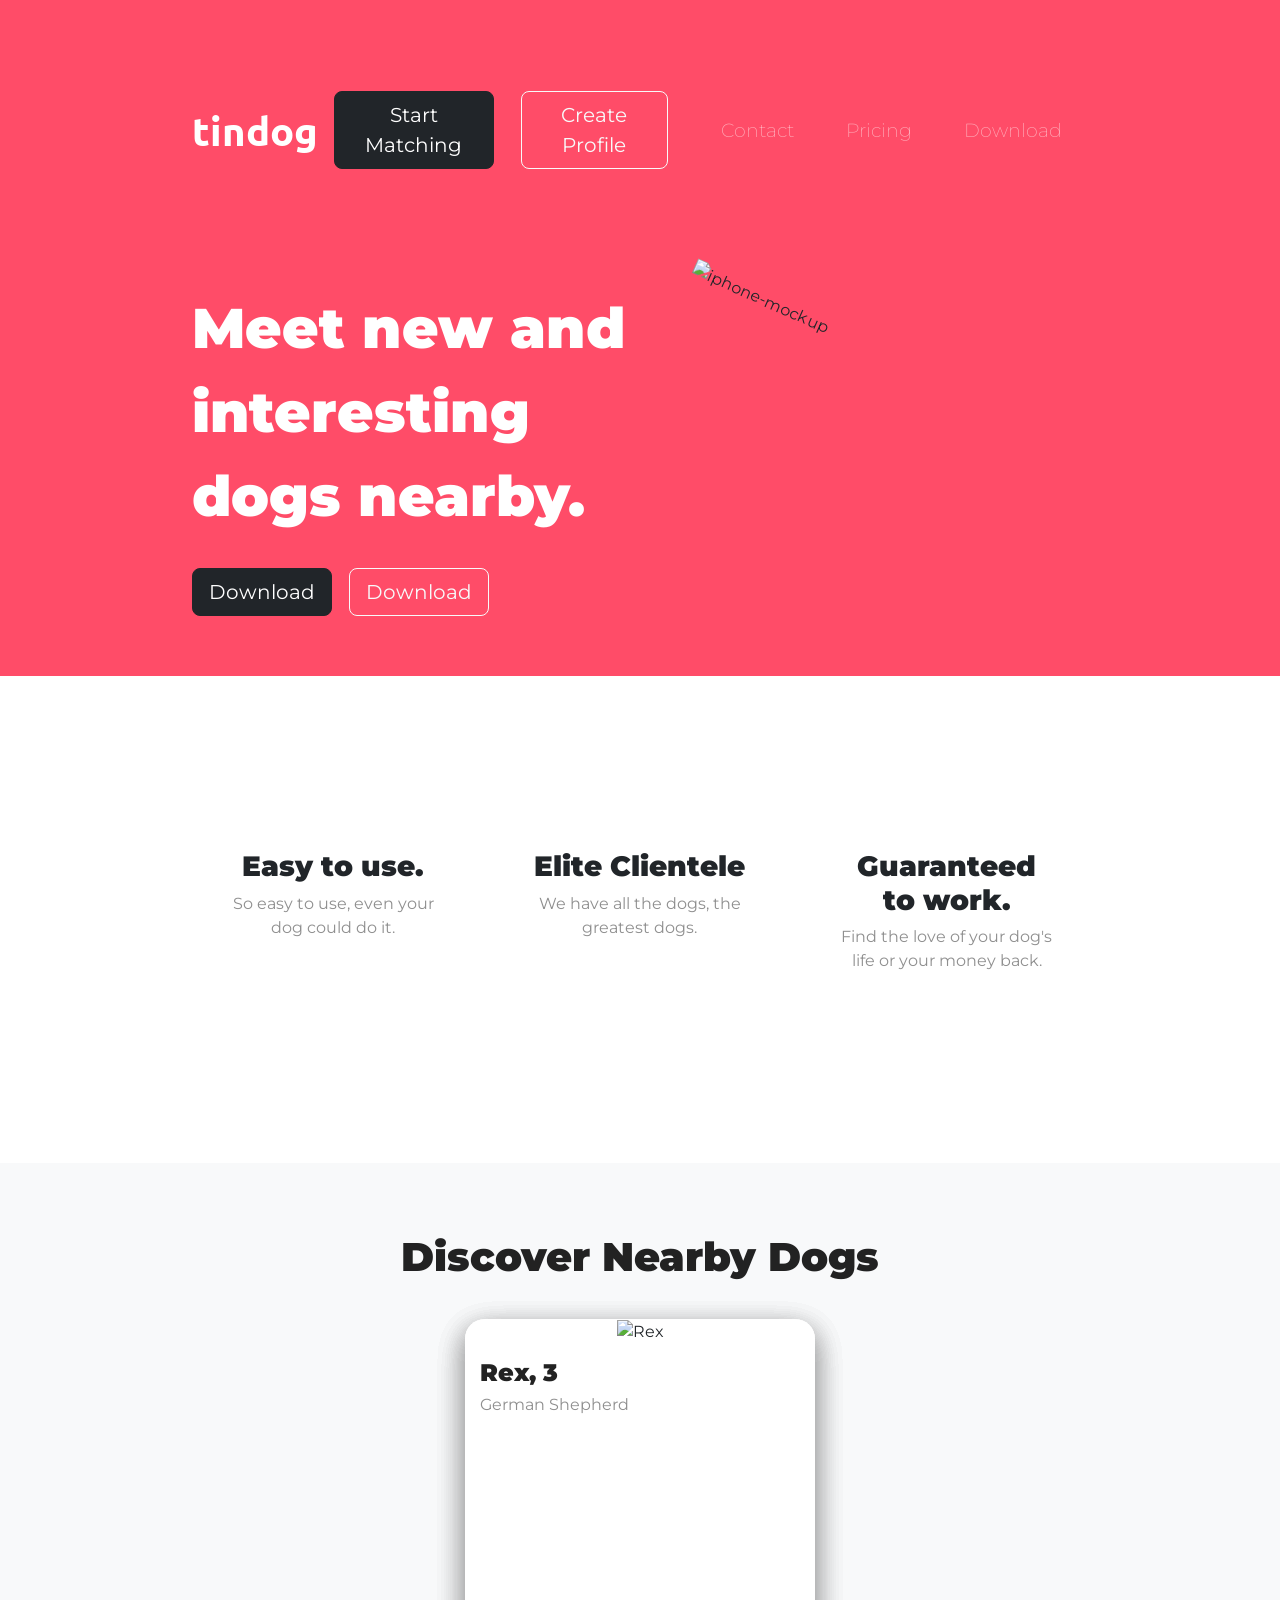
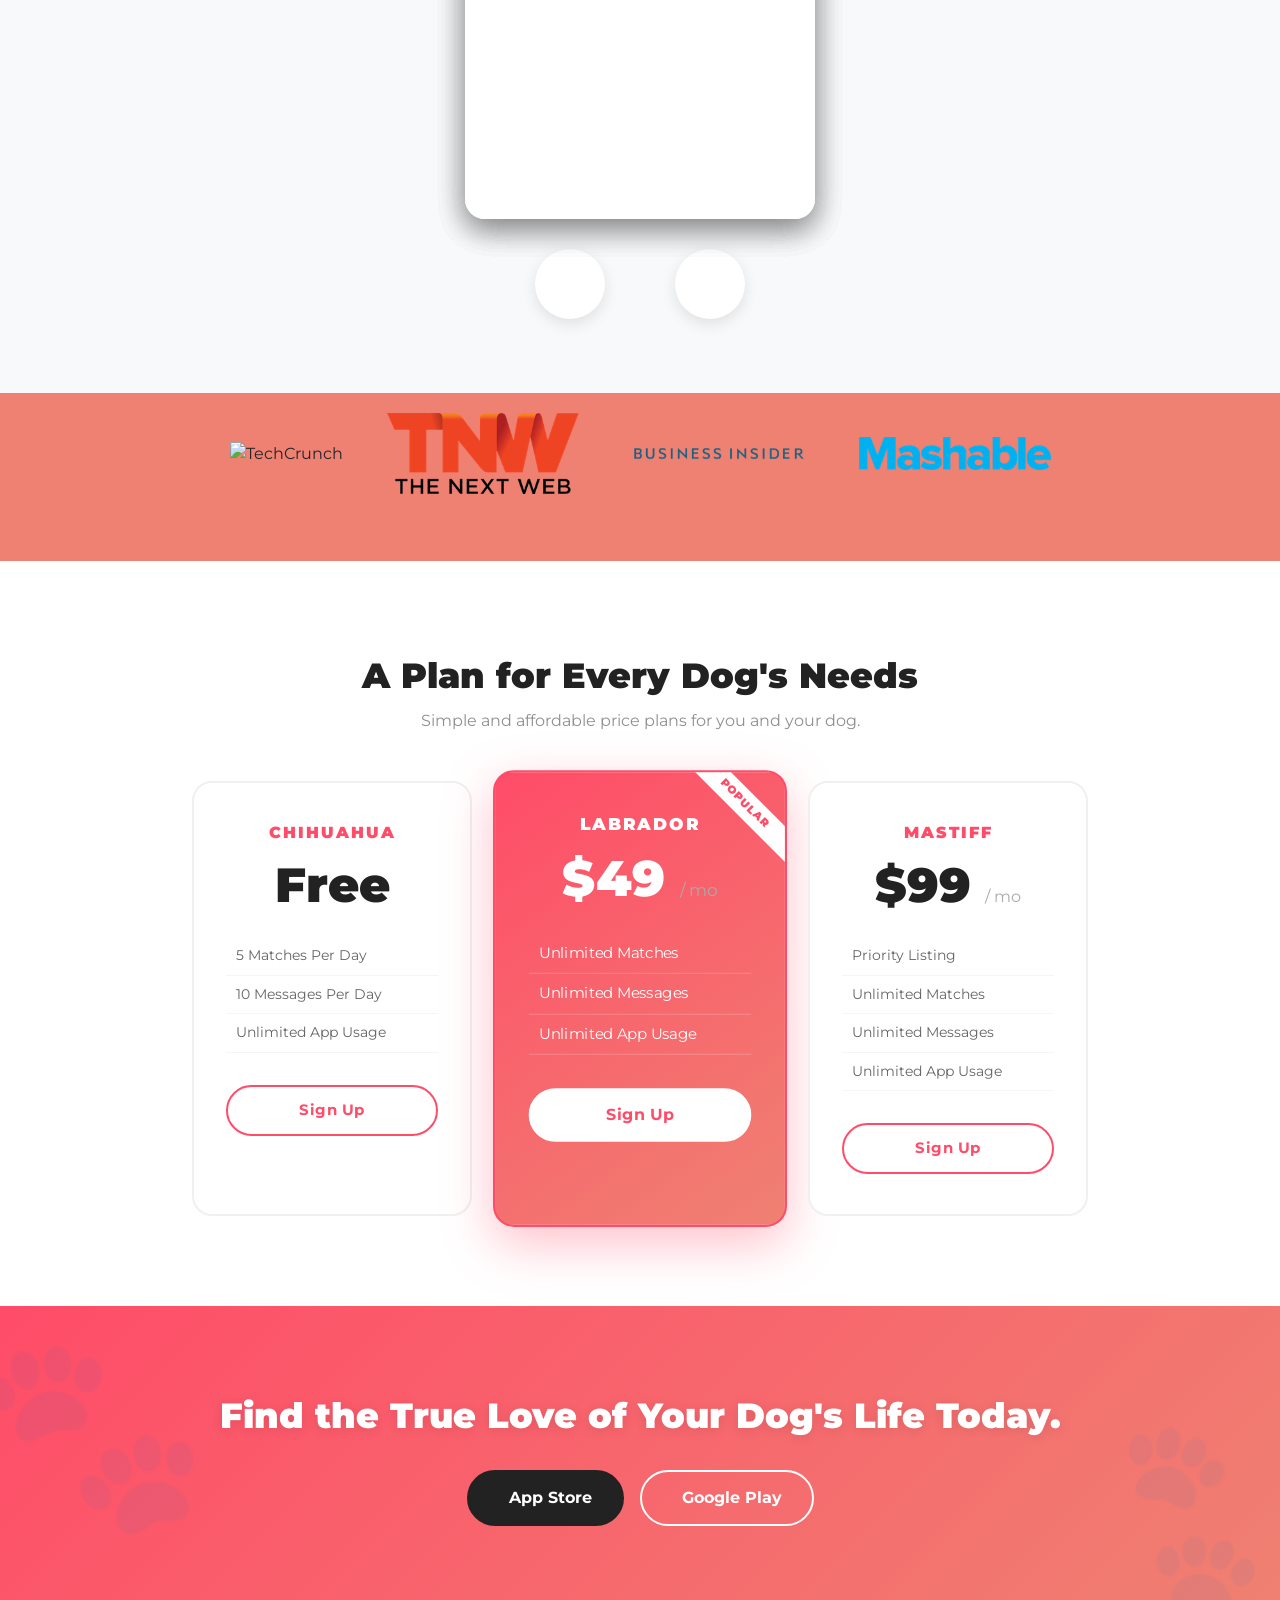
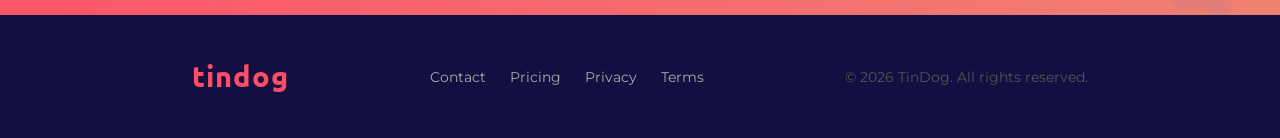
==== index.html @ ce569b0f "Snapshot before MVC rebuild Baseline commit of all six project iterations (root, MK 2-6) before prom" ====
<!doctype html>
<html>
  <head>
    <meta charset="utf-8" />
    <title>TinDog</title>
    <link
      href="https://cdn.jsdelivr.net/npm/bootstrap@5.2.2/dist/css/bootstrap.min.css"
      rel="stylesheet"
      integrity="sha384-Zenh87qX5JnK2Jl0vWa8Ck2rdkQ2Bzep5IDxbcnCeuOxjzrPF/et3URy9Bv1WTRi"
      crossorigin="anonymous"
    />
    <link rel="preconnect" href="https://fonts.googleapis.com" />
    <link rel="preconnect" href="https://fonts.gstatic.com" crossorigin />
    <link
      href="https://fonts.googleapis.com/css2?family=Montserrat:wght@100;200;400;900&family=Ubuntu&display=swap"
      rel="stylesheet"
    />
    <script
      src="https://cdn.jsdelivr.net/npm/bootstrap@5.2.2/dist/js/bootstrap.bundle.min.js"
      integrity="sha384-OERcA2EqjJCMA+/3y+gxIOqMEjwtxJY7qPCqsdltbNJuaOe923+mo//f6V8Qbsw3"
      crossorigin="anonymous"
    ></script>
    <link rel="stylesheet" href="styles.css" />
    <script
      src="https://kit.fontawesome.com/66d513d7ba.js"
      crossorigin="anonymous"
    ></script>
  </head>
  <body>
    <!-- Title / Hero -->
    <section id="title">
      <div class="container-fluid">
        <nav class="navbar navbar-expand-lg navbar-dark">
          <a class="navbar-brand" href="">tindog</a>
          <!-- <button class="navbar-toggler" type="button" data-bs-toggle="collapse" data-bs-target="#navbarTogglerDemo02" aria-controls="navbarTogglerDemo02" aria-expanded="false" aria-label="Toggle navigation">
            <span class="navbar-toggler-icon"></span>
          </button> -->
          <button type="button" class="btn btn-dark btn-lg download-button">
            Start Matching
          </button>
          <button
            type="button"
            class="btn btn-outline-light btn-lg download-button"
          >
            Create Profile
          </button>
          <div class="collapse navbar-collapse" id="navbarTogglerDemo02">
            <ul class="navbar-nav ms-auto">
              <li class="nav-item">
                <a class="nav-link" href="#footer">Contact</a>
              </li>
              <li class="nav-item">
                <a class="nav-link" href="#pricing">Pricing</a>
              </li>
              <li class="nav-item">
                <a class="nav-link" href="#cta">Download</a>
              </li>
            </ul>
          </div>
        </nav>
        <div class="row">
          <div class="col-lg-6">
            <h1>Meet new and interesting dogs nearby.</h1>
            <button type="button" class="btn btn-dark btn-lg download-button">
              <i class="fa-brands fa-apple"></i> Download
            </button>
            <button
              type="button"
              class="btn btn-outline-light btn-lg download-button"
            >
              <i class="fa-brands fa-google-play"></i> Download
            </button>
          </div>
          <div class="col-lg-6">
            <img
              class="title-img"
              src="images/iphone6.png"
              alt="iphone-mockup"
            />
          </div>
        </div>
      </div>
    </section>

    <!-- Features -->
    <section id="features">
      <div class="row">
        <div class="feature-box col-lg-4">
          <i class="fa-sharp fa-solid fa-circle-check fet-icon fa-4x"></i>
          <h3>Easy to use.</h3>
          <p>So easy to use, even your dog could do it.</p>
        </div>
        <div class="feature-box col-lg-4">
          <i class="fa-solid fa-bullseye fet-icon fa-4x"></i>
          <h3>Elite Clientele</h3>
          <p>We have all the dogs, the greatest dogs.</p>
        </div>
        <div class="feature-box col-lg-4">
          <i class="fa-solid fa-heart fet-icon fa-4x"></i>
          <h3>Guaranteed to work.</h3>
          <p>Find the love of your dog's life or your money back.</p>
        </div>
      </div>
    </section>

    <!-- Testimonials -->
    <!-- <section id="testimonials">
      <h2>
        I no longer have to sniff other dogs for love. I've found the hottest
        Corgi on TinDog. Woof.
      </h2>
      <img class="test-img" src="images/dog-img.jpg" alt="dog-profile" />
      <em>Pebbles, New York</em>
    </section> -->

    <!-- Match feed section -->
    <section id="match-feed">
      <h2>Discover Nearby Dogs</h2>
      <div class="swipe-container">
        <div id="card-stack"></div>

        <div class="swipe-controls">
          <button class="control-btn pass-btn" id="btn-pass">
            <i class="fa-solid fa-xmark"></i>
          </button>
          <button class="control-btn like-btn" id="btn-like">
            <i class="fa-solid fa-heart"></i>
          </button>
        </div>
      </div>
    </section>

    <!-- Press -->
    <section id="press">
      <img class="press-logo" src="images/techcrunch.png" alt="TechCrunch" />
      <img class="press-logo" src="images/tnw.png" alt="TNW" />
      <img
        class="press-logo"
        src="images/bizinsider.png"
        alt="Business Insider"
      />
      <img class="press-logo" src="images/mashable.png" alt="Mashable" />
    </section>

    <!-- Pricing -->
    <section id="pricing">
      <h2>A Plan for Every Dog's Needs</h2>
      <p>Simple and affordable price plans for you and your dog.</p>

      <div class="pricing-cards-wrapper">
        <div class="pricing-card">
          <h3>Chihuahua</h3>
          <div class="pricing-price">Free</div>
          <ul class="pricing-features">
            <li class="pricing-feature">
              <i class="fa-solid fa-check"></i> 5 Matches Per Day
            </li>
            <li class="pricing-feature">
              <i class="fa-solid fa-check"></i> 10 Messages Per Day
            </li>
            <li class="pricing-feature">
              <i class="fa-solid fa-check"></i> Unlimited App Usage
            </li>
          </ul>
          <button class="pricing-btn">Sign Up</button>
        </div>

        <div class="pricing-card featured">
          <div class="pricing-badge">Popular</div>
          <h3>Labrador</h3>
          <div class="pricing-price">$49 <span>/ mo</span></div>
          <ul class="pricing-features">
            <li class="pricing-feature">
              <i class="fa-solid fa-check"></i> Unlimited Matches
            </li>
            <li class="pricing-feature">
              <i class="fa-solid fa-check"></i> Unlimited Messages
            </li>
            <li class="pricing-feature">
              <i class="fa-solid fa-check"></i> Unlimited App Usage
            </li>
          </ul>
          <button class="pricing-btn">Sign Up</button>
        </div>

        <div class="pricing-card">
          <h3>Mastiff</h3>
          <div class="pricing-price">$99 <span>/ mo</span></div>
          <ul class="pricing-features">
            <li class="pricing-feature">
              <i class="fa-solid fa-check"></i> Priority Listing
            </li>
            <li class="pricing-feature">
              <i class="fa-solid fa-check"></i> Unlimited Matches
            </li>
            <li class="pricing-feature">
              <i class="fa-solid fa-check"></i> Unlimited Messages
            </li>
            <li class="pricing-feature">
              <i class="fa-solid fa-check"></i> Unlimited App Usage
            </li>
          </ul>
          <button class="pricing-btn">Sign Up</button>
        </div>
      </div>
    </section>

    <!-- Call to Action -->
    <section id="cta">
      <h3>Find the True Love of Your Dog's Life Today.</h3>
      <div class="cta-buttons">
        <a href="#" class="cta-btn cta-btn-dark">
          <i class="fa-brands fa-apple"></i> App Store
        </a>
        <a href="#" class="cta-btn cta-btn-light">
          <i class="fa-brands fa-google-play"></i> Google Play
        </a>
      </div>
    </section>

    <!-- Footer -->
    <footer id="footer">
      <span class="footer-brand">tindog</span>
      <ul class="footer-links">
        <li><a href="#">Contact</a></li>
        <li><a href="#pricing">Pricing</a></li>
        <li><a href="#">Privacy</a></li>
        <li><a href="#">Terms</a></li>
      </ul>
      <p class="footer-copy">© 2026 TinDog. All rights reserved.</p>
    </footer>
    <script src="app.js"></script>
  </body>
</html>
---- styles.css ----
body {
    font-family: 'Montserrat', sans-serif;
}

#title {
    background-color: #ff4c68;
}

h1 {
    font-family: 'Montserrat', sans-serif;
    color: white;
    font-weight: 900;
    font-size: 3.5rem;
    line-height: 1.5;
}

h2 {
    font-family: 'Montserrat', sans-serif;
    font-weight: 900;
    font-size: 3rem;
    line-height: 1.5;
}

h3 {
    font-family: 'Montserrat', sans-serif;
    font-weight: 900;
}

p {
    color: #8f8f8f;
}

.container-fluid {
    padding: 3% 15%;
}

/* ── Navigation Bar ── */

.navbar {
    padding-bottom: 4.5rem;
}

.navbar-brand {
    font-family: 'Ubuntu', sans-serif;
    font-size: 2.5rem;
    font-weight: bold;
}

.nav-item {
    padding: 0 18px;
}

.nav-link {
    font-size: 1.2rem;
    font-weight: 200;
}

/* ── Download Buttons ── */

.download-button {
    margin: 5% 3% 5% 0;
}

.title-img {
    width: 65%;
    margin-left: 8%;
    transform: rotate(24deg);
}

/* ── Features ── */

#features {
    padding: 10% 15%;
}

.feature-box {
    text-align: center;
    padding: 5%;
}

.fet-icon {
    color: #ef8172;
    margin-bottom: 1.4rem;
}

.fet-icon:hover {
    color: #ff4c68;
    transform: scale(1.05);
    transition: transform 0.2s;
}

/* ── Testimonials ── */

#testimonials {
    padding: 7% 15%;
    text-align: center;
    background-color: #ef8172;
    color: #fff;
}

.test-img {
    width: 10%;
    border-radius: 100%;
    margin: 20px;
}

/* ── Press ── */

#press {
    background-color: #ef8172;
    text-align: center;
    padding-bottom: 4%;
}

.press-logo {
    width: 15%;
    margin: 20px 20px 15px;
}

/* ── Pricing ── */

#pricing {
    padding: 7% 15%;
    text-align: center;
}

#pricing h2 {
    font-size: 2.2rem;
    color: #222;
    margin-bottom: 0.4rem;
}

#pricing > p {
    color: #8f8f8f;
    font-size: 1rem;
    margin-bottom: 3rem;
}

.pricing-cards-wrapper {
    display: flex;
    justify-content: center;
    gap: 28px;
    flex-wrap: wrap;
    margin-top: 1rem;
}

.pricing-card {
    background: #fff;
    border: 2px solid #f0f0f0;
    border-radius: 20px;
    padding: 40px 32px;
    width: 280px;
    text-align: center;
    transition: transform 0.25s ease, box-shadow 0.25s ease, border-color 0.25s ease;
    position: relative;
    overflow: hidden;
}

.pricing-card:hover {
    transform: translateY(-8px);
    box-shadow: 0 20px 50px rgba(255, 76, 104, 0.15);
    border-color: #ff4c68;
}

.pricing-card.featured {
    background: linear-gradient(145deg, #ff4c68, #ef8172);
    border-color: #ff4c68;
    color: #fff;
    transform: scale(1.05);
    box-shadow: 0 16px 48px rgba(255, 76, 104, 0.35);
}

.pricing-card.featured:hover {
    transform: scale(1.05) translateY(-8px);
}

.pricing-card.featured h3,
.pricing-card.featured .pricing-price,
.pricing-card.featured .pricing-feature {
    color: #fff;
}

.pricing-badge {
    position: absolute;
    top: 18px;
    right: -28px;
    background: #fff;
    color: #ff4c68;
    font-size: 0.65rem;
    font-weight: 900;
    letter-spacing: 1.5px;
    text-transform: uppercase;
    padding: 4px 36px;
    transform: rotate(45deg);
}

.pricing-card h3 {
    font-size: 1rem;
    font-weight: 900;
    letter-spacing: 2px;
    text-transform: uppercase;
    color: #ff4c68;
    margin-bottom: 1rem;
}

.pricing-price {
    font-size: 3rem;
    font-weight: 900;
    color: #222;
    line-height: 1.1;
    margin-bottom: 1.6rem;
}

.pricing-price span {
    font-size: 1rem;
    font-weight: 400;
    color: #aaa;
}

.pricing-features {
    list-style: none;
    padding: 0;
    margin: 0 0 2rem;
    text-align: left;
}

.pricing-feature {
    display: flex;
    align-items: center;
    gap: 10px;
    color: #666;
    font-size: 0.9rem;
    padding: 8px 0;
    border-bottom: 1px solid #f5f5f5;
}

.pricing-feature i {
    color: #ff4c68;
    font-size: 0.85rem;
    flex-shrink: 0;
}

.pricing-card.featured .pricing-feature {
    border-bottom-color: rgba(255,255,255,0.2);
}

.pricing-card.featured .pricing-feature i {
    color: #fff;
}

.pricing-btn {
    display: block;
    width: 100%;
    padding: 12px 0;
    border-radius: 50px;
    font-size: 0.95rem;
    font-weight: 700;
    letter-spacing: 0.5px;
    border: 2px solid #ff4c68;
    background: transparent;
    color: #ff4c68;
    cursor: pointer;
    transition: background 0.2s, color 0.2s, transform 0.15s;
}

.pricing-btn:hover {
    background: #ff4c68;
    color: #fff;
    transform: scale(1.02);
}

.pricing-card.featured .pricing-btn {
    background: #fff;
    color: #ff4c68;
    border-color: #fff;
}

.pricing-card.featured .pricing-btn:hover {
    background: transparent;
    color: #fff;
    border-color: #fff;
}

/* ── Call to Action ── */

#cta {
    background: linear-gradient(135deg, #ff4c68 0%, #ef8172 100%);
    padding: 7% 15%;
    text-align: center;
    position: relative;
    overflow: hidden;
}

#cta::before {
    content: '🐾';
    position: absolute;
    font-size: 12rem;
    opacity: 0.06;
    top: -20px;
    left: -30px;
    pointer-events: none;
}

#cta::after {
    content: '🐾';
    position: absolute;
    font-size: 10rem;
    opacity: 0.06;
    bottom: -20px;
    right: -10px;
    pointer-events: none;
    transform: rotate(30deg);
}

#cta h3 {
    color: #fff;
    font-size: 2.2rem;
    font-weight: 900;
    margin-bottom: 2rem;
    text-shadow: 0 2px 12px rgba(0,0,0,0.1);
}

.cta-buttons {
    display: flex;
    justify-content: center;
    gap: 16px;
    flex-wrap: wrap;
}

.cta-btn {
    display: inline-flex;
    align-items: center;
    gap: 10px;
    padding: 14px 30px;
    border-radius: 50px;
    font-size: 1rem;
    font-weight: 700;
    border: 2px solid #fff;
    cursor: pointer;
    transition: all 0.2s ease;
    text-decoration: none;
}

.cta-btn-dark {
    background-color: #222;
    color: #fff;
    border-color: #222;
}

.cta-btn-dark:hover {
    background-color: #000;
    transform: translateY(-2px);
    box-shadow: 0 8px 24px rgba(0,0,0,0.25);
}

.cta-btn-light {
    background-color: transparent;
    color: #fff;
    border-color: #fff;
}

.cta-btn-light:hover {
    background-color: #fff;
    color: #ff4c68;
    transform: translateY(-2px);
    box-shadow: 0 8px 24px rgba(255,255,255,0.3);
}

.cta-btn i {
    font-size: 1.3rem;
}

/* ── Footer ── */

#footer {
    background-color: #130f40;
    color: #aaa;
    padding: 40px 15%;
    display: flex;
    align-items: center;
    justify-content: space-between;
    flex-wrap: wrap;
    gap: 20px;
}

.footer-brand {
    font-family: 'Ubuntu', sans-serif;
    font-size: 1.8rem;
    font-weight: 700;
    color: #ff4c68;
    letter-spacing: 1px;
}

.footer-links {
    display: flex;
    gap: 24px;
    list-style: none;
    margin: 0;
    padding: 0;
}

.footer-links a {
    color: #aaa;
    text-decoration: none;
    font-size: 0.9rem;
    font-weight: 400;
    transition: color 0.2s;
}

.footer-links a:hover {
    color: #ff4c68;
}

.footer-copy {
    font-size: 0.85rem;
    color: #555;
    margin: 0;
}

/* ── Swipe Feed / Cards ── */

#match-feed {
    padding: 5% 15%;
    background-color: #f8f9fa;
    text-align: center;
    overflow: hidden; /* Prevents scrollbars when swiping */
}

#match-feed h2 {
    color: #222;
    font-size: 2.5rem;
    margin-bottom: 2rem;
}

.swipe-container {
    max-width: 350px;
    margin: 0 auto;
    position: relative;
}

#card-stack {
    position: relative;
    width: 100%;
    height: 500px;
    margin-bottom: 20px;
}

.tindog-card {
    position: absolute;
    width: 100%;
    height: 100%;
    background: #fff;
    border-radius: 20px;
    box-shadow: 0 10px 30px rgba(0,0,0,0.15);
    overflow: hidden;
    transform-origin: 50% 100%;
    cursor: grab;
    user-select: none;
    touch-action: none; /* Prevents screen scrolling on mobile swipe */
}

.tindog-card:active {
    cursor: grabbing;
}

.tindog-card img {
    width: 100%;
    height: 75%;
    object-fit: cover;
    pointer-events: none;
}

.card-info {
    padding: 15px;
    text-align: left;
}

.card-info h3 {
    margin: 0;
    color: #222;
    font-size: 1.5rem;
}

.card-info p {
    margin: 5px 0 0;
    font-size: 1rem;
    color: #8f8f8f;
}

/* ── Swipe Controls ── */

.swipe-controls {
    display: flex;
    justify-content: space-evenly;
    padding: 10px 0;
}

.control-btn {
    width: 70px;
    height: 70px;
    border-radius: 50%;
    border: none;
    font-size: 2rem;
    cursor: pointer;
    box-shadow: 0 5px 15px rgba(0,0,0,0.1);
    transition: transform 0.2s, box-shadow 0.2s;
    background: #fff;
}

.control-btn:hover {
    transform: scale(1.1);
    box-shadow: 0 8px 25px rgba(0,0,0,0.15);
}

.pass-btn { color: #ff4c68; }
.like-btn { color: #4ee476; }

/* ── Responsive ── */

@media (max-width: 768px) {
    .pricing-cards-wrapper {
        flex-direction: column;
        align-items: center;
    }

    .pricing-card.featured {
        transform: scale(1);
    }

    .pricing-card {
        width: 100%;
        max-width: 340px;
    }

    #cta h3 {
        font-size: 1.6rem;
    }

    #footer {
        flex-direction: column;
        text-align: center;
        padding: 40px 8%;
    }

    .footer-links {
        justify-content: center;
    }

    .test-img {
        width: 25%;
    }

    .press-logo {
        width: 30%;
    }
}
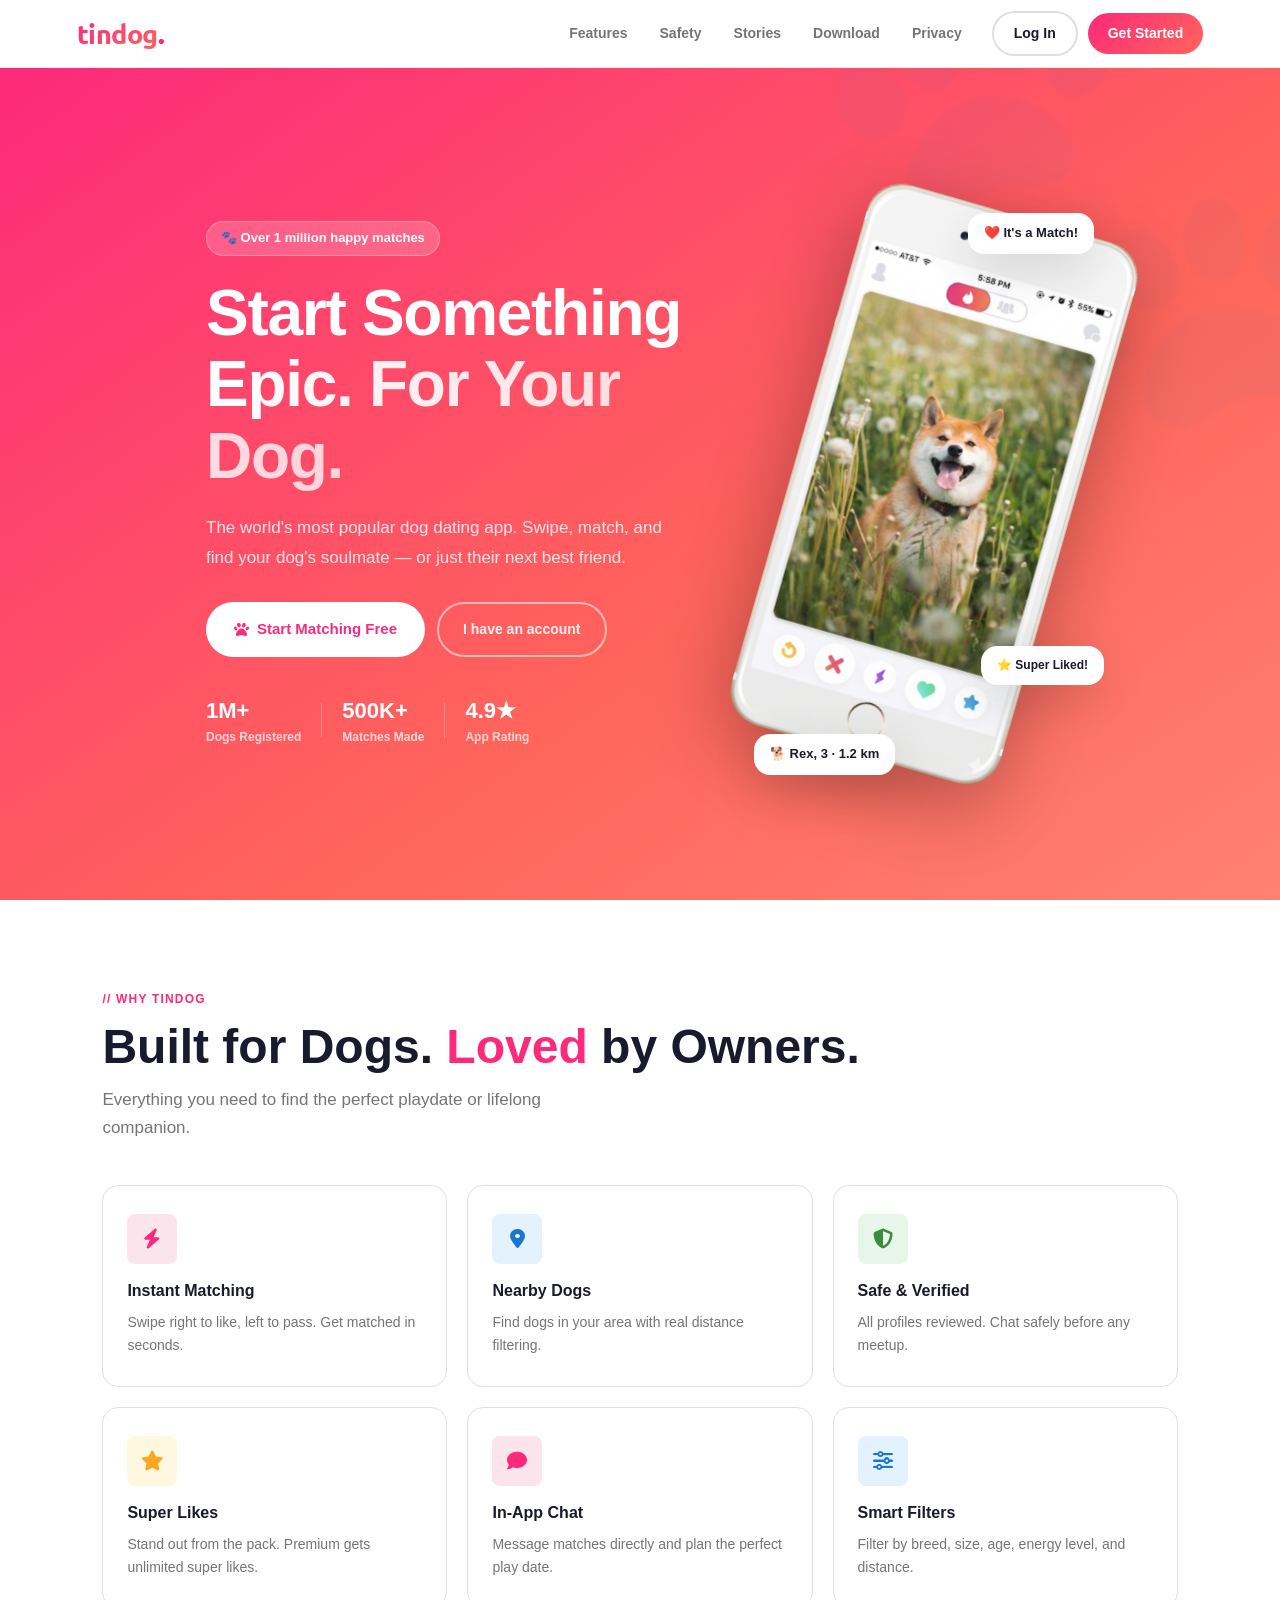
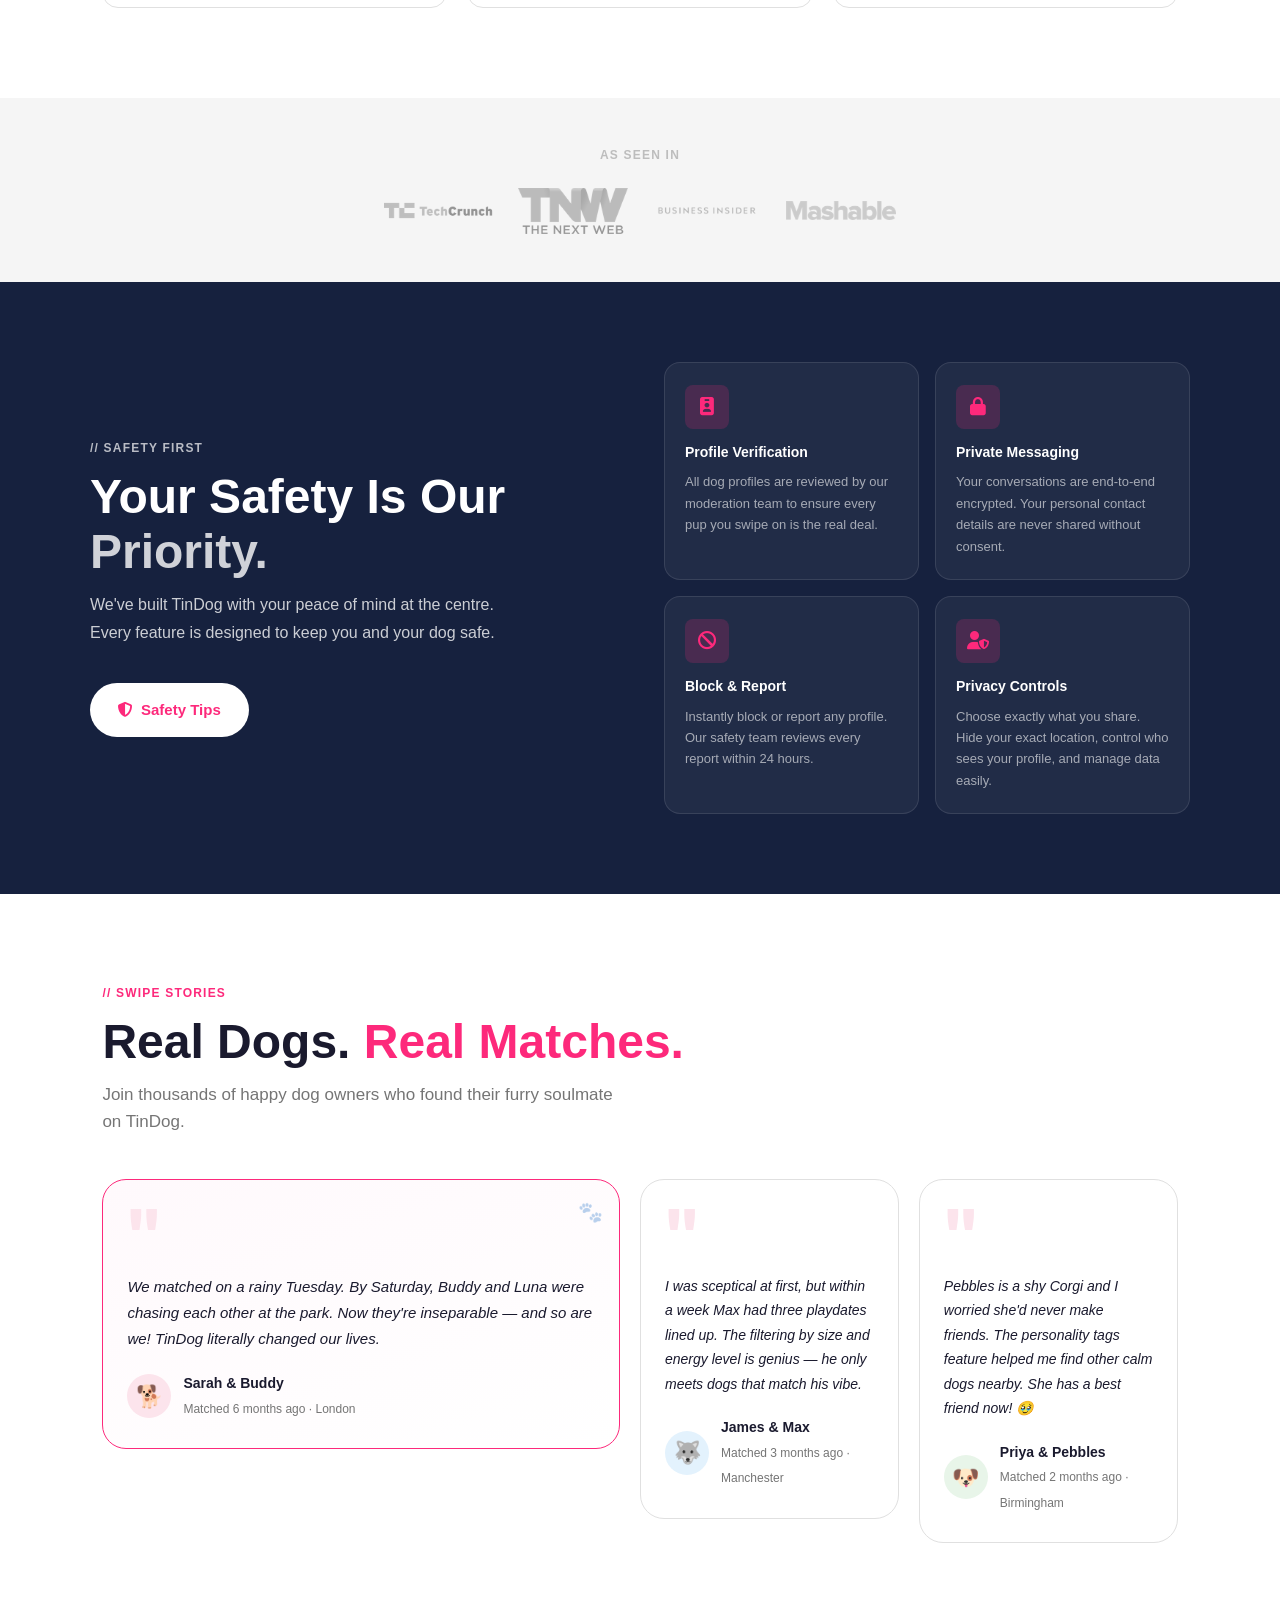
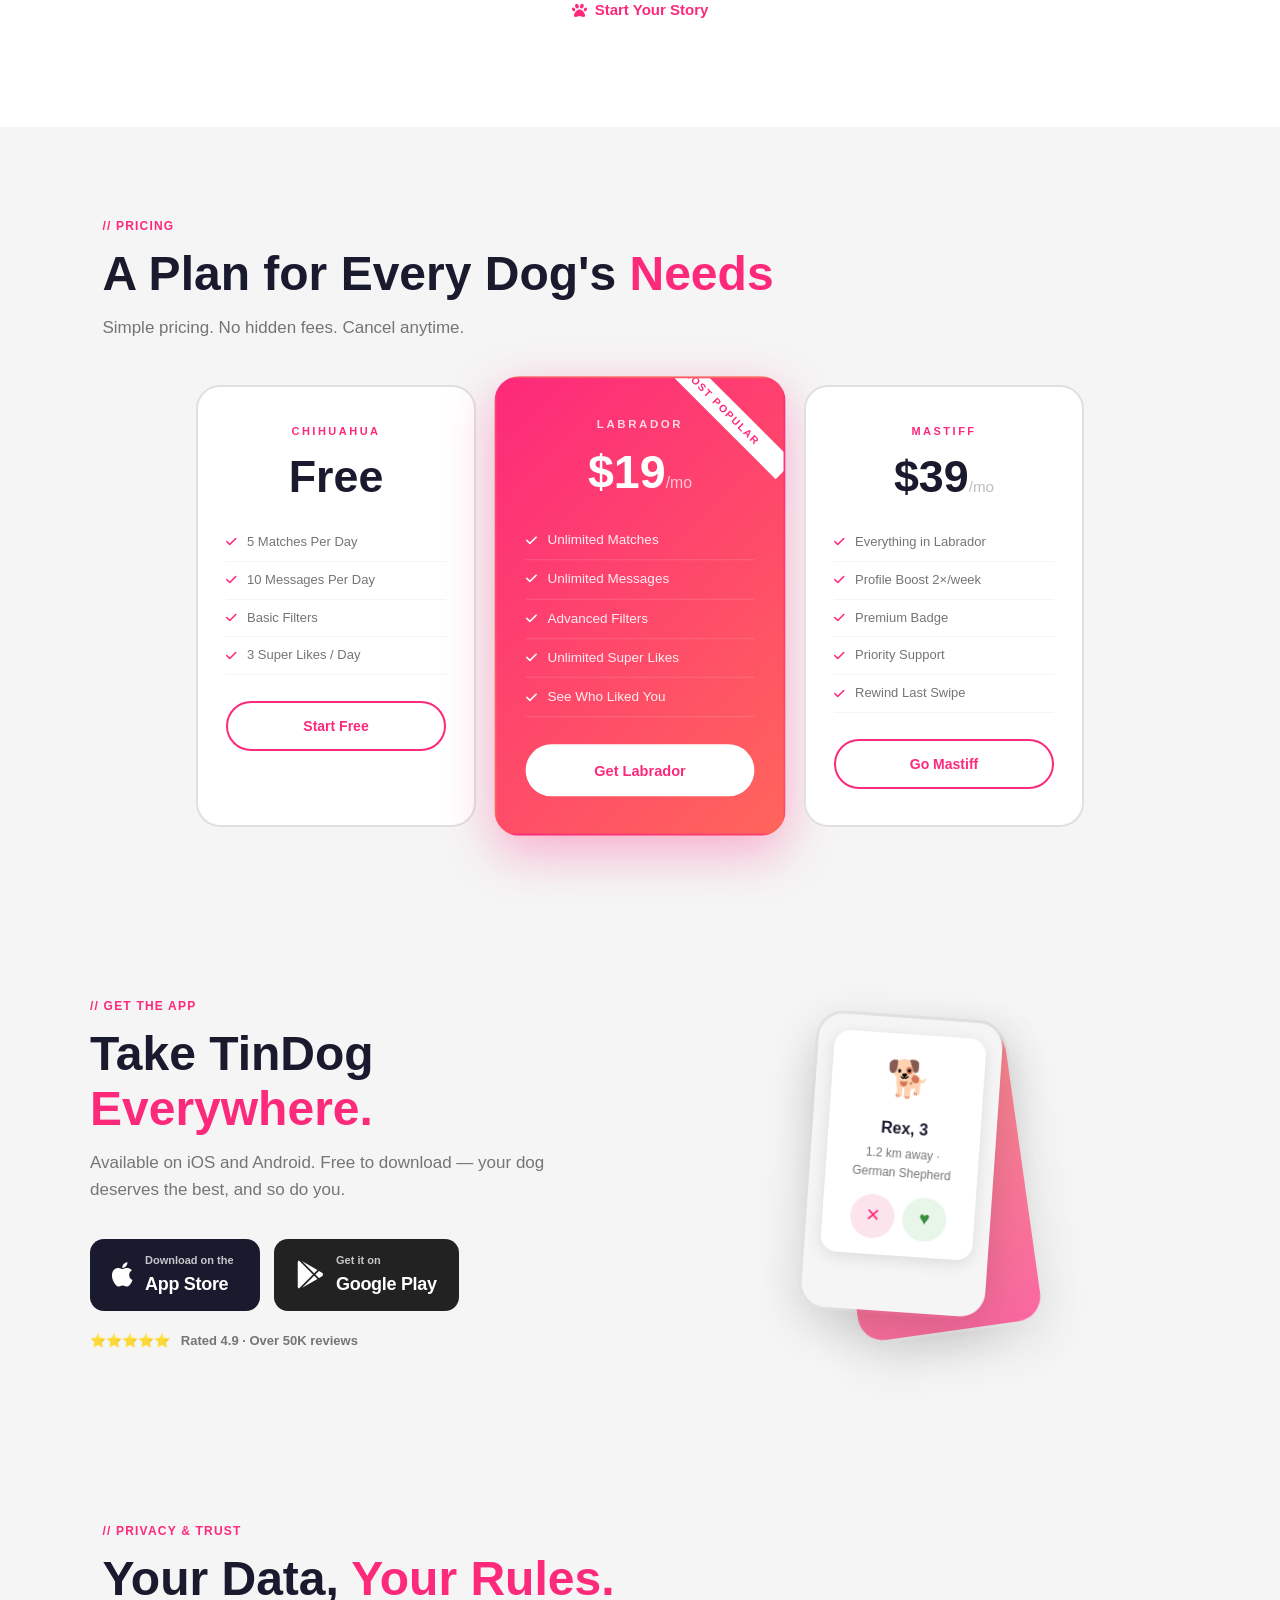
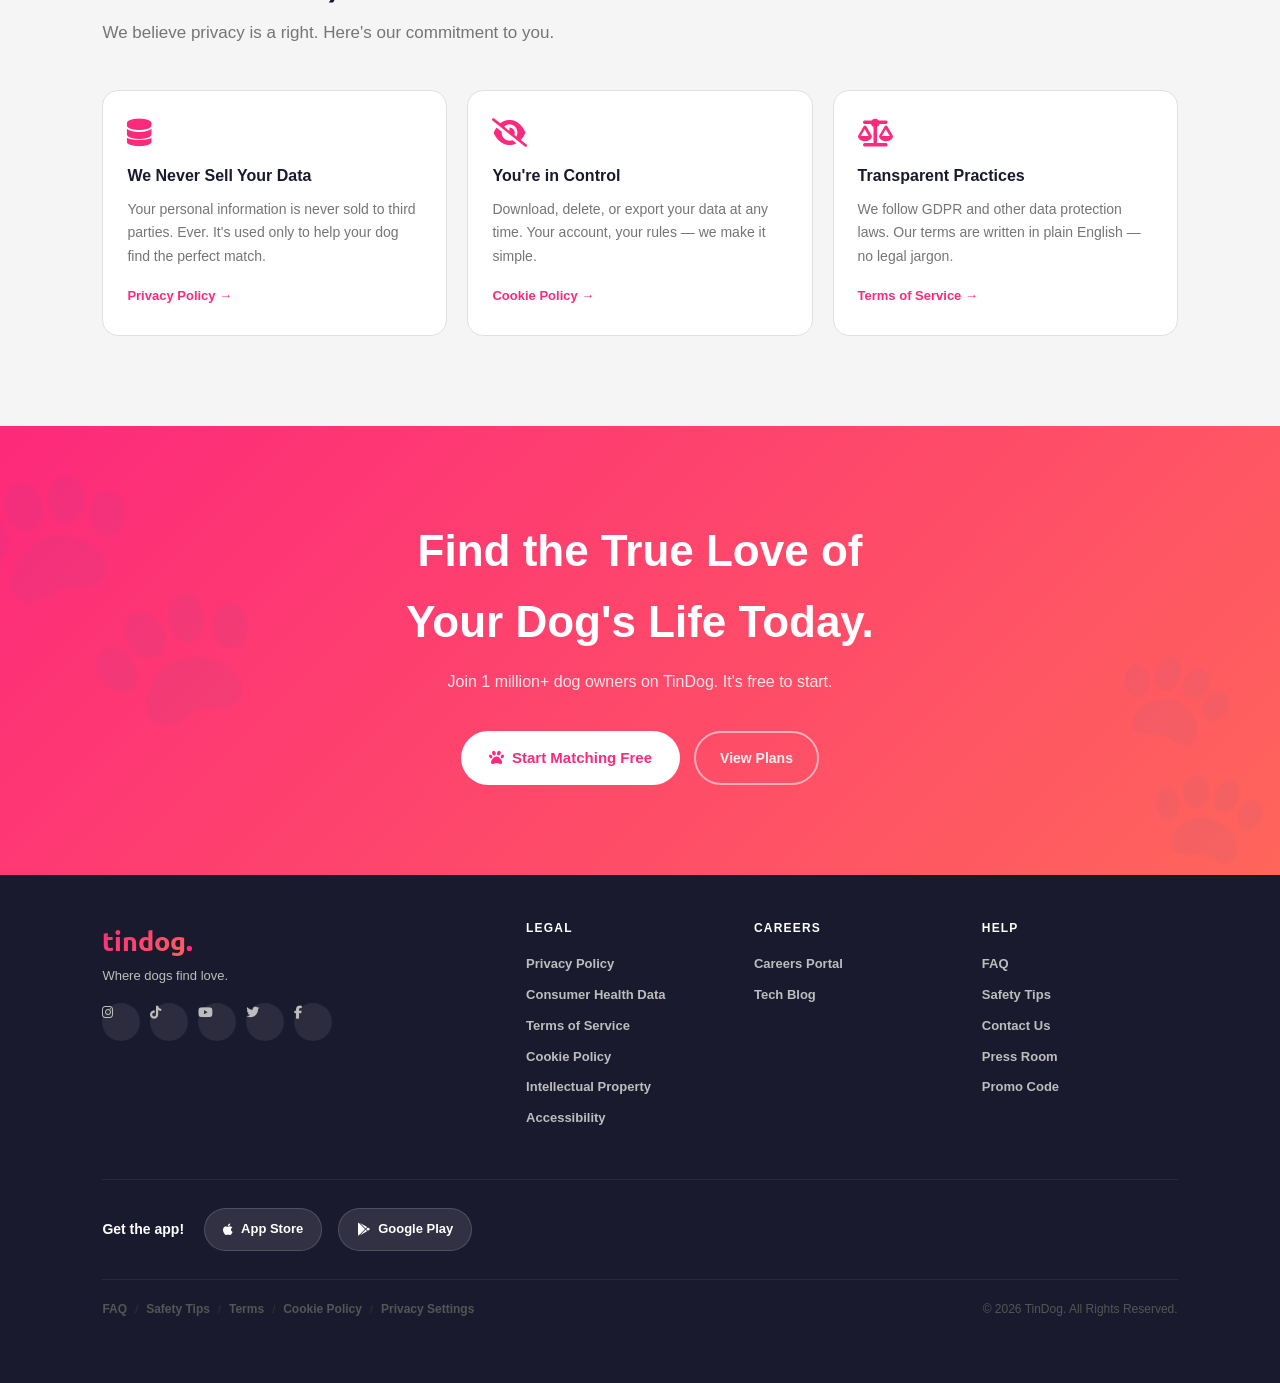
==== commit d1214b5c: "Rebuild as MVC, keep only MK 6 Promotes MK 6 (the feature-complete version) to the project root and " ====
--- a/index.html
+++ b/index.html
@@ -1,234 +1,1354 @@
 <!doctype html>
-<html>
+<html lang="en">
   <head>
     <meta charset="utf-8" />
-    <title>TinDog</title>
-    <link
-      href="https://cdn.jsdelivr.net/npm/bootstrap@5.2.2/dist/css/bootstrap.min.css"
-      rel="stylesheet"
-      integrity="sha384-Zenh87qX5JnK2Jl0vWa8Ck2rdkQ2Bzep5IDxbcnCeuOxjzrPF/et3URy9Bv1WTRi"
-      crossorigin="anonymous"
-    />
+    <meta name="viewport" content="width=device-width, initial-scale=1.0" />
+    <title>TinDog — Find Your Dog's Perfect Match</title>
     <link rel="preconnect" href="https://fonts.googleapis.com" />
     <link rel="preconnect" href="https://fonts.gstatic.com" crossorigin />
     <link
-      href="https://fonts.googleapis.com/css2?family=Montserrat:wght@100;200;400;900&family=Ubuntu&display=swap"
+      href="https://fonts.googleapis.com/css2?family=Nunito:wght@400;600;700;800;900&family=Ubuntu:wght@400;700&display=swap"
       rel="stylesheet"
     />
-    <script
-      src="https://cdn.jsdelivr.net/npm/bootstrap@5.2.2/dist/js/bootstrap.bundle.min.js"
-      integrity="sha384-OERcA2EqjJCMA+/3y+gxIOqMEjwtxJY7qPCqsdltbNJuaOe923+mo//f6V8Qbsw3"
+    <link
+      rel="stylesheet"
+      href="https://cdnjs.cloudflare.com/ajax/libs/font-awesome/6.5.0/css/all.min.css"
       crossorigin="anonymous"
-    ></script>
-    <link rel="stylesheet" href="styles.css" />
-    <script
-      src="https://kit.fontawesome.com/66d513d7ba.js"
-      crossorigin="anonymous"
-    ></script>
+    />
+    <link rel="stylesheet" href="css/styles.css" />
   </head>
   <body>
-    <!-- Title / Hero -->
-    <section id="title">
-      <div class="container-fluid">
-        <nav class="navbar navbar-expand-lg navbar-dark">
-          <a class="navbar-brand" href="">tindog</a>
-          <!-- <button class="navbar-toggler" type="button" data-bs-toggle="collapse" data-bs-target="#navbarTogglerDemo02" aria-controls="navbarTogglerDemo02" aria-expanded="false" aria-label="Toggle navigation">
-            <span class="navbar-toggler-icon"></span>
-          </button> -->
-          <button type="button" class="btn btn-dark btn-lg download-button">
-            Start Matching
-          </button>
+    <!-- ════════════════════════════════════
+     LANDING PAGE
+════════════════════════════════════ -->
+    <div id="landing">
+      <!-- NAV -->
+      <nav class="l-nav">
+        <a class="l-logo" href="#">tindog<span>.</span></a>
+        <div class="l-nav-links">
+          <a href="#features">Features</a>
+          <a href="#safety">Safety</a>
+          <a href="#testimonials">Stories</a>
+          <a href="#download">Download</a>
+          <a href="#privacy-section">Privacy</a>
+        </div>
+        <div class="l-nav-cta">
+          <a class="ln-ghost" href="login.html?tab=login">Log In</a>
+          <a class="ln-solid" href="login.html?tab=signup">Get Started</a>
+        </div>
+        <button class="l-burger" id="l-burger" onclick="App.toggleLandNav()">
+          <i class="fa-solid fa-bars"></i>
+        </button>
+      </nav>
+      <div class="l-mobile-menu hidden" id="l-mobile-menu">
+        <a href="#features" onclick="App.toggleLandNav()">Features</a>
+        <a href="#safety" onclick="App.toggleLandNav()">Safety</a>
+        <a href="#testimonials" onclick="App.toggleLandNav()">Stories</a>
+        <a href="#download" onclick="App.toggleLandNav()">Download</a>
+        <a href="login.html?tab=login">Log In</a>
+        <a class="mmenu-solid" href="login.html?tab=signup">Get Started Free</a>
+      </div>
+
+      <!-- HERO -->
+      <section class="hero">
+        <div class="hero-content">
+          <div class="hero-badge">🐾 Over 1 million happy matches</div>
+          <h1>
+            Start Something<br /><span class="h1-grad"
+              >Epic. For Your Dog.</span
+            >
+          </h1>
+          <p class="hero-sub">
+            The world's most popular dog dating app. Swipe, match, and find your
+            dog's soulmate — or just their next best friend.
+          </p>
+          <div class="hero-btns">
+            <a class="hbtn-primary" href="login.html?tab=signup"
+              ><i class="fa-solid fa-paw"></i> Start Matching Free</a
+            >
+            <a class="hbtn-ghost" href="login.html?tab=login"
+              >I have an account</a
+            >
+          </div>
+          <div class="hero-stats">
+            <div class="hstat">
+              <strong>1M+</strong><span>Dogs Registered</span>
+            </div>
+            <div class="hstat-div"></div>
+            <div class="hstat">
+              <strong>500K+</strong><span>Matches Made</span>
+            </div>
+            <div class="hstat-div"></div>
+            <div class="hstat">
+              <strong>4.9★</strong><span>App Rating</span>
+            </div>
+          </div>
+        </div>
+        <div class="hero-visual">
+          <div class="hero-phone-wrap">
+            <img
+              class="hero-phone"
+              src="images/iphone6.png"
+              alt="TinDog on iPhone"
+            />
+          </div>
+          <div class="hero-float hf1">🐕 Rex, 3 · 1.2 km</div>
+          <div class="hero-float hf2">❤️ It's a Match!</div>
+          <div class="hero-float hf3">⭐ Super Liked!</div>
+        </div>
+      </section>
+
+      <!-- FEATURES -->
+      <section id="features" class="l-section">
+        <p class="eyebrow">// Why TinDog</p>
+        <h2 class="l-h2">Built for Dogs. <em>Loved</em> by Owners.</h2>
+        <p class="l-p">
+          Everything you need to find the perfect playdate or lifelong
+          companion.
+        </p>
+        <div class="feat-grid">
+          <div class="feat-card">
+            <div class="fi fi-pink"><i class="fa-solid fa-bolt"></i></div>
+            <h3>Instant Matching</h3>
+            <p>Swipe right to like, left to pass. Get matched in seconds.</p>
+          </div>
+          <div class="feat-card">
+            <div class="fi fi-blue">
+              <i class="fa-solid fa-location-dot"></i>
+            </div>
+            <h3>Nearby Dogs</h3>
+            <p>Find dogs in your area with real distance filtering.</p>
+          </div>
+          <div class="feat-card">
+            <div class="fi fi-green">
+              <i class="fa-solid fa-shield-halved"></i>
+            </div>
+            <h3>Safe & Verified</h3>
+            <p>All profiles reviewed. Chat safely before any meetup.</p>
+          </div>
+          <div class="feat-card">
+            <div class="fi fi-gold"><i class="fa-solid fa-star"></i></div>
+            <h3>Super Likes</h3>
+            <p>Stand out from the pack. Premium gets unlimited super likes.</p>
+          </div>
+          <div class="feat-card">
+            <div class="fi fi-pink"><i class="fa-solid fa-comment"></i></div>
+            <h3>In-App Chat</h3>
+            <p>Message matches directly and plan the perfect play date.</p>
+          </div>
+          <div class="feat-card">
+            <div class="fi fi-blue"><i class="fa-solid fa-sliders"></i></div>
+            <h3>Smart Filters</h3>
+            <p>Filter by breed, size, age, energy level, and distance.</p>
+          </div>
+        </div>
+      </section>
+
+      <!-- PRESS -->
+      <section id="press">
+        <p class="press-label">As seen in</p>
+        <div class="press-row">
+          <img class="press-img" src="images/TechCrunch.png" alt="TechCrunch" />
+          <img class="press-img" src="images/tnw.png" alt="TNW" />
+          <img
+            class="press-img"
+            src="images/bizinsider.png"
+            alt="Business Insider"
+          />
+          <img class="press-img" src="images/mashable.png" alt="Mashable" />
+        </div>
+      </section>
+
+      <!-- ── SAFETY ───────────────────────────────── -->
+      <section id="safety" class="safety-section">
+        <div class="safety-inner">
+          <div class="safety-text">
+            <p class="eyebrow" style="color: rgba(255, 255, 255, 0.7)">
+              // Safety First
+            </p>
+            <h2 class="l-h2" style="color: #fff">
+              Your Safety Is Our
+              <em style="color: rgba(255, 255, 255, 0.8); font-style: normal"
+                >Priority.</em
+              >
+            </h2>
+            <p
+              style="
+                font-size: 16px;
+                color: rgba(255, 255, 255, 0.78);
+                line-height: 1.75;
+                max-width: 440px;
+                margin-bottom: 36px;
+              "
+            >
+              We've built TinDog with your peace of mind at the centre. Every
+              feature is designed to keep you and your dog safe.
+            </p>
+            <a
+              class="hbtn-primary"
+              href="#"
+              style="display: inline-flex; max-width: 220px"
+            >
+              <i class="fa-solid fa-shield-halved"></i> Safety Tips
+            </a>
+          </div>
+          <div class="safety-cards">
+            <div class="safety-card">
+              <div class="sc-icon"><i class="fa-solid fa-id-badge"></i></div>
+              <h3>Profile Verification</h3>
+              <p>
+                All dog profiles are reviewed by our moderation team to ensure
+                every pup you swipe on is the real deal.
+              </p>
+            </div>
+            <div class="safety-card">
+              <div class="sc-icon"><i class="fa-solid fa-lock"></i></div>
+              <h3>Private Messaging</h3>
+              <p>
+                Your conversations are end-to-end encrypted. Your personal
+                contact details are never shared without consent.
+              </p>
+            </div>
+            <div class="safety-card">
+              <div class="sc-icon"><i class="fa-solid fa-ban"></i></div>
+              <h3>Block & Report</h3>
+              <p>
+                Instantly block or report any profile. Our safety team reviews
+                every report within 24 hours.
+              </p>
+            </div>
+            <div class="safety-card">
+              <div class="sc-icon"><i class="fa-solid fa-user-shield"></i></div>
+              <h3>Privacy Controls</h3>
+              <p>
+                Choose exactly what you share. Hide your exact location, control
+                who sees your profile, and manage data easily.
+              </p>
+            </div>
+          </div>
+        </div>
+      </section>
+
+      <!-- ── TESTIMONIALS / SWIPE STORIES ─────────── -->
+      <section id="testimonials" class="l-section">
+        <p class="eyebrow">// Swipe Stories</p>
+        <h2 class="l-h2">Real Dogs. <em>Real Matches.</em></h2>
+        <p class="l-p">
+          Join thousands of happy dog owners who found their furry soulmate on
+          TinDog.
+        </p>
+
+        <div class="testi-grid">
+          <div class="testi-card tc-featured">
+            <div class="tc-quote">"</div>
+            <p class="tc-text">
+              We matched on a rainy Tuesday. By Saturday, Buddy and Luna were
+              chasing each other at the park. Now they're inseparable — and so
+              are we! TinDog literally changed our lives.
+            </p>
+            <div class="tc-author">
+              <div class="tc-avatar tc-av1">🐕</div>
+              <div>
+                <strong>Sarah & Buddy</strong>
+                <span>Matched 6 months ago · London</span>
+              </div>
+            </div>
+            <div class="tc-paw">🐾</div>
+          </div>
+          <div class="testi-card">
+            <div class="tc-quote">"</div>
+            <p class="tc-text">
+              I was sceptical at first, but within a week Max had three
+              playdates lined up. The filtering by size and energy level is
+              genius — he only meets dogs that match his vibe.
+            </p>
+            <div class="tc-author">
+              <div class="tc-avatar tc-av2">🐺</div>
+              <div>
+                <strong>James & Max</strong>
+                <span>Matched 3 months ago · Manchester</span>
+              </div>
+            </div>
+          </div>
+          <div class="testi-card">
+            <div class="tc-quote">"</div>
+            <p class="tc-text">
+              Pebbles is a shy Corgi and I worried she'd never make friends. The
+              personality tags feature helped me find other calm dogs nearby.
+              She has a best friend now! 🥹
+            </p>
+            <div class="tc-author">
+              <div class="tc-avatar tc-av3">🐶</div>
+              <div>
+                <strong>Priya & Pebbles</strong>
+                <span>Matched 2 months ago · Birmingham</span>
+              </div>
+            </div>
+          </div>
+        </div>
+
+        <!-- Story slider dots -->
+        <div class="testi-action">
+          <a
+            class="hbtn-primary"
+            href="login.html?tab=signup"
+            style="display: inline-flex; max-width: 240px"
+          >
+            <i class="fa-solid fa-paw"></i> Start Your Story
+          </a>
+        </div>
+      </section>
+
+      <!-- PRICING -->
+      <section id="pricing" class="l-section l-alt">
+        <p class="eyebrow">// Pricing</p>
+        <h2 class="l-h2">A Plan for Every Dog's <em>Needs</em></h2>
+        <p class="l-p">Simple pricing. No hidden fees. Cancel anytime.</p>
+        <div class="price-grid">
+          <div class="price-card">
+            <h3>Chihuahua</h3>
+            <div class="price-val">Free</div>
+            <ul class="price-ul">
+              <li><i class="fa-solid fa-check"></i> 5 Matches Per Day</li>
+              <li><i class="fa-solid fa-check"></i> 10 Messages Per Day</li>
+              <li><i class="fa-solid fa-check"></i> Basic Filters</li>
+              <li><i class="fa-solid fa-check"></i> 3 Super Likes / Day</li>
+            </ul>
+            <a class="price-btn" href="login.html?tab=signup">Start Free</a>
+          </div>
+          <div class="price-card price-featured">
+            <div class="price-badge">Most Popular</div>
+            <h3>Labrador</h3>
+            <div class="price-val">$19<span>/mo</span></div>
+            <ul class="price-ul">
+              <li><i class="fa-solid fa-check"></i> Unlimited Matches</li>
+              <li><i class="fa-solid fa-check"></i> Unlimited Messages</li>
+              <li><i class="fa-solid fa-check"></i> Advanced Filters</li>
+              <li><i class="fa-solid fa-check"></i> Unlimited Super Likes</li>
+              <li><i class="fa-solid fa-check"></i> See Who Liked You</li>
+            </ul>
+            <a class="price-btn" href="login.html?tab=signup">Get Labrador</a>
+          </div>
+          <div class="price-card">
+            <h3>Mastiff</h3>
+            <div class="price-val">$39<span>/mo</span></div>
+            <ul class="price-ul">
+              <li><i class="fa-solid fa-check"></i> Everything in Labrador</li>
+              <li><i class="fa-solid fa-check"></i> Profile Boost 2×/week</li>
+              <li><i class="fa-solid fa-check"></i> Premium Badge</li>
+              <li><i class="fa-solid fa-check"></i> Priority Support</li>
+              <li><i class="fa-solid fa-check"></i> Rewind Last Swipe</li>
+            </ul>
+            <a class="price-btn" href="login.html?tab=signup">Go Mastiff</a>
+          </div>
+        </div>
+      </section>
+
+      <!-- ── DOWNLOAD ──────────────────────────────── -->
+      <section id="download" class="download-section">
+        <div class="dl-inner">
+          <div class="dl-text">
+            <p class="eyebrow">// Get the App</p>
+            <h2 class="l-h2">Take TinDog<br /><em>Everywhere.</em></h2>
+            <p class="l-p" style="margin-bottom: 36px">
+              Available on iOS and Android. Free to download — your dog deserves
+              the best, and so do you.
+            </p>
+            <div class="dl-badges">
+              <a
+                href="#"
+                class="dl-badge dl-apple"
+                title="Download on the App Store"
+              >
+                <div class="dl-badge-inner">
+                  <i class="fa-brands fa-apple dl-badge-icon"></i>
+                  <div class="dl-badge-text">
+                    <span>Download on the</span>
+                    <strong>App Store</strong>
+                  </div>
+                </div>
+              </a>
+              <a
+                href="#"
+                class="dl-badge dl-google"
+                title="Get it on Google Play"
+              >
+                <div class="dl-badge-inner">
+                  <i class="fa-brands fa-google-play dl-badge-icon"></i>
+                  <div class="dl-badge-text">
+                    <span>Get it on</span>
+                    <strong>Google Play</strong>
+                  </div>
+                </div>
+              </a>
+            </div>
+            <p class="dl-note">
+              ⭐⭐⭐⭐⭐ &nbsp; Rated 4.9 · Over 50K reviews
+            </p>
+          </div>
+          <div class="dl-visual">
+            <div class="dl-phone-stack">
+              <div class="dl-phone dl-phone-back">
+                <div
+                  class="dl-phone-screen"
+                  style="background: linear-gradient(160deg, #ff655b, #fd297b)"
+                >
+                  <div style="padding: 20px; color: #fff">
+                    <div
+                      style="
+                        font-size: 24px;
+                        font-weight: 900;
+                        margin-bottom: 8px;
+                      "
+                    >
+                      ❤️ It's a Match!
+                    </div>
+                    <div style="font-size: 13px; opacity: 0.8">
+                      You and Rex both liked each other!
+                    </div>
+                  </div>
+                </div>
+              </div>
+              <div class="dl-phone dl-phone-front">
+                <div class="dl-phone-screen" style="background: var(--g4)">
+                  <div style="padding: 16px">
+                    <div
+                      style="
+                        background: #fff;
+                        border-radius: 16px;
+                        padding: 16px;
+                        box-shadow: 0 4px 16px rgba(0, 0, 0, 0.1);
+                      "
+                    >
+                      <div
+                        style="
+                          font-size: 36px;
+                          text-align: center;
+                          margin-bottom: 8px;
+                        "
+                      >
+                        🐕
+                      </div>
+                      <div
+                        style="
+                          text-align: center;
+                          font-weight: 900;
+                          font-size: 16px;
+                        "
+                      >
+                        Rex, 3
+                      </div>
+                      <div
+                        style="
+                          text-align: center;
+                          font-size: 12px;
+                          color: #757575;
+                          margin-top: 4px;
+                        "
+                      >
+                        1.2 km away · German Shepherd
+                      </div>
+                      <div
+                        style="
+                          display: flex;
+                          gap: 8px;
+                          justify-content: center;
+                          margin-top: 12px;
+                        "
+                      >
+                        <div
+                          style="
+                            background: #fce4ec;
+                            color: #fd297b;
+                            border-radius: 50%;
+                            width: 44px;
+                            height: 44px;
+                            display: flex;
+                            align-items: center;
+                            justify-content: center;
+                            font-size: 18px;
+                          "
+                        >
+                          ✕
+                        </div>
+                        <div
+                          style="
+                            background: #e8f5e9;
+                            color: #388e3c;
+                            border-radius: 50%;
+                            width: 44px;
+                            height: 44px;
+                            display: flex;
+                            align-items: center;
+                            justify-content: center;
+                            font-size: 18px;
+                          "
+                        >
+                          ♥
+                        </div>
+                      </div>
+                    </div>
+                  </div>
+                </div>
+              </div>
+            </div>
+          </div>
+        </div>
+      </section>
+
+      <!-- ── PRIVACY SECTION ──────────────────────── -->
+      <section id="privacy-section" class="l-section l-alt">
+        <p class="eyebrow">// Privacy & Trust</p>
+        <h2 class="l-h2">Your Data, <em>Your Rules.</em></h2>
+        <p class="l-p">
+          We believe privacy is a right. Here's our commitment to you.
+        </p>
+        <div class="privacy-grid">
+          <div class="privacy-card">
+            <i class="fa-solid fa-database privacy-icon"></i>
+            <h3>We Never Sell Your Data</h3>
+            <p>
+              Your personal information is never sold to third parties. Ever.
+              It's used only to help your dog find the perfect match.
+            </p>
+            <a href="#" class="privacy-link">Privacy Policy →</a>
+          </div>
+          <div class="privacy-card">
+            <i class="fa-solid fa-eye-slash privacy-icon"></i>
+            <h3>You're in Control</h3>
+            <p>
+              Download, delete, or export your data at any time. Your account,
+              your rules — we make it simple.
+            </p>
+            <a href="#" class="privacy-link">Cookie Policy →</a>
+          </div>
+          <div class="privacy-card">
+            <i class="fa-solid fa-scale-balanced privacy-icon"></i>
+            <h3>Transparent Practices</h3>
+            <p>
+              We follow GDPR and other data protection laws. Our terms are
+              written in plain English — no legal jargon.
+            </p>
+            <a href="#" class="privacy-link">Terms of Service →</a>
+          </div>
+        </div>
+      </section>
+
+      <!-- CTA -->
+      <section class="l-cta">
+        <h2>Find the True Love of<br />Your Dog's Life Today.</h2>
+        <p>Join 1 million+ dog owners on TinDog. It's free to start.</p>
+        <div class="cta-btns">
+          <a class="hbtn-primary" href="login.html?tab=signup"
+            ><i class="fa-solid fa-paw"></i> Start Matching Free</a
+          >
+          <a class="hbtn-ghost" href="#pricing">View Plans</a>
+        </div>
+      </section>
+
+      <!-- FOOTER -->
+      <footer id="footer">
+        <div class="footer-top">
+          <div class="ft-col">
+            <span class="f-logo">tindog<span>.</span></span>
+            <p class="f-tag">Where dogs find love.</p>
+            <div class="f-social">
+              <a href="#" class="f-soc-btn" title="Instagram"
+                ><i class="fa-brands fa-instagram"></i
+              ></a>
+              <a href="#" class="f-soc-btn" title="TikTok"
+                ><i class="fa-brands fa-tiktok"></i
+              ></a>
+              <a href="#" class="f-soc-btn" title="YouTube"
+                ><i class="fa-brands fa-youtube"></i
+              ></a>
+              <a href="#" class="f-soc-btn" title="Twitter"
+                ><i class="fa-brands fa-twitter"></i
+              ></a>
+              <a href="#" class="f-soc-btn" title="Facebook"
+                ><i class="fa-brands fa-facebook-f"></i
+              ></a>
+            </div>
+          </div>
+          <div class="ft-col">
+            <h4>Legal</h4>
+            <a href="#">Privacy Policy</a>
+            <a href="#">Consumer Health Data</a>
+            <a href="#">Terms of Service</a>
+            <a href="#">Cookie Policy</a>
+            <a href="#">Intellectual Property</a>
+            <a href="#">Accessibility</a>
+          </div>
+          <div class="ft-col">
+            <h4>Careers</h4>
+            <a href="#">Careers Portal</a>
+            <a href="#">Tech Blog</a>
+          </div>
+          <div class="ft-col">
+            <h4>Help</h4>
+            <a href="#">FAQ</a>
+            <a href="#">Safety Tips</a>
+            <a href="#">Contact Us</a>
+            <a href="#">Press Room</a>
+            <a href="#">Promo Code</a>
+          </div>
+        </div>
+        <div class="footer-dl">
+          <span>Get the app!</span>
+          <a href="#download" class="footer-store-btn">
+            <i class="fa-brands fa-apple"></i> App Store
+          </a>
+          <a href="#download" class="footer-store-btn">
+            <i class="fa-brands fa-google-play"></i> Google Play
+          </a>
+        </div>
+        <div class="footer-bottom">
+          <div class="f-bottom-links">
+            <a href="#">FAQ</a>
+            <span>/</span>
+            <a href="#">Safety Tips</a>
+            <span>/</span>
+            <a href="#">Terms</a>
+            <span>/</span>
+            <a href="#">Cookie Policy</a>
+            <span>/</span>
+            <a href="#">Privacy Settings</a>
+          </div>
+          <p class="f-copy">© 2026 TinDog. All Rights Reserved.</p>
+        </div>
+      </footer>
+    </div>
+    <!-- /#landing -->
+
+    <!-- ════════════════════════════════════
+     APP SHELL
+════════════════════════════════════ -->
+    <div id="app" class="hidden">
+      <!-- DESKTOP: Left Sidebar -->
+      <aside id="sidebar">
+        <a class="sb-logo" href="#">tindog<span>.</span></a>
+        <nav class="sb-nav">
           <button
-            type="button"
-            class="btn btn-outline-light btn-lg download-button"
+            class="sb-btn active"
+            data-view="discover"
+            onclick="App.navigate('discover', this)"
+            title="Discover"
           >
-            Create Profile
-          </button>
-          <div class="collapse navbar-collapse" id="navbarTogglerDemo02">
-            <ul class="navbar-nav ms-auto">
-              <li class="nav-item">
-                <a class="nav-link" href="#footer">Contact</a>
-              </li>
-              <li class="nav-item">
-                <a class="nav-link" href="#pricing">Pricing</a>
-              </li>
-              <li class="nav-item">
-                <a class="nav-link" href="#cta">Download</a>
-              </li>
-            </ul>
-          </div>
+            <i class="fa-solid fa-fire"></i><span>Discover</span>
+          </button>
+          <button
+            class="sb-btn"
+            data-view="matches"
+            onclick="App.navigate('matches', this)"
+            title="Matches"
+          >
+            <i class="fa-solid fa-heart"></i><span>Matches</span>
+            <span
+              class="sb-badge"
+              id="sb-matches-badge"
+              style="display: none"
+            ></span>
+          </button>
+          <button
+            class="sb-btn"
+            data-view="messages"
+            onclick="App.navigate('messages', this)"
+            title="Messages"
+          >
+            <i class="fa-regular fa-comment"></i><span>Messages</span>
+            <span
+              class="sb-badge"
+              id="sb-chat-badge"
+              style="display: none"
+            ></span>
+          </button>
+          <button
+            class="sb-btn"
+            data-view="profile"
+            onclick="App.navigate('profile', this)"
+            title="Profile"
+          >
+            <i class="fa-regular fa-user"></i><span>Profile</span>
+          </button>
         </nav>
-        <div class="row">
-          <div class="col-lg-6">
-            <h1>Meet new and interesting dogs nearby.</h1>
-            <button type="button" class="btn btn-dark btn-lg download-button">
-              <i class="fa-brands fa-apple"></i> Download
+        <div class="sb-bottom">
+          <button
+            class="sb-icon-btn"
+            onclick="App.openFilters()"
+            title="Filters"
+          >
+            <i class="fa-solid fa-sliders"></i>
+          </button>
+          <button
+            class="sb-icon-btn"
+            id="notif-sb-btn"
+            onclick="App.toggleNotifPanel()"
+            title="Notifications"
+          >
+            <i class="fa-solid fa-bell"></i>
+            <span
+              class="sb-badge"
+              id="sb-notif-badge"
+              style="display: none"
+            ></span>
+          </button>
+        </div>
+      </aside>
+
+      <!-- MOBILE: Top Bar -->
+      <header id="mobile-topbar">
+        <button class="mob-icon-btn" onclick="App.openFilters()">
+          <i class="fa-solid fa-sliders"></i>
+        </button>
+        <a class="mob-logo" href="#">tindog<span>.</span></a>
+        <button
+          class="mob-icon-btn"
+          id="mob-notif-btn"
+          onclick="App.toggleNotifPanel()"
+        >
+          <i class="fa-solid fa-bell"></i>
+          <span
+            class="mob-notif-dot"
+            id="mob-notif-dot"
+            style="display: none"
+          ></span>
+        </button>
+      </header>
+
+      <!-- CENTER AREA -->
+      <main id="app-center">
+        <!-- DISCOVER VIEW -->
+        <div class="av" id="av-discover">
+          <div class="card-arena">
+            <div id="card-stack"></div>
+          </div>
+          <div class="ctrl-row">
+            <button
+              class="ctrl-btn pass-btn"
+              onclick="App.swipeCard(-1)"
+              title="Pass"
+            >
+              <i class="fa-solid fa-xmark"></i>
             </button>
             <button
-              type="button"
-              class="btn btn-outline-light btn-lg download-button"
+              class="ctrl-btn rewind-btn"
+              onclick="App.rewind()"
+              title="Rewind"
             >
-              <i class="fa-brands fa-google-play"></i> Download
+              <i class="fa-solid fa-rotate-left"></i>
             </button>
-          </div>
-          <div class="col-lg-6">
+            <button
+              class="ctrl-btn super-btn"
+              onclick="App.swipeCard(0)"
+              title="Super Like"
+            >
+              <i class="fa-solid fa-star"></i>
+            </button>
+            <button
+              class="ctrl-btn boost-btn"
+              onclick="App.boost()"
+              title="Boost"
+            >
+              <i class="fa-solid fa-bolt"></i>
+            </button>
+            <button
+              class="ctrl-btn like-btn"
+              onclick="App.swipeCard(1)"
+              title="Like"
+            >
+              <i class="fa-solid fa-heart"></i>
+            </button>
+          </div>
+          <div class="daily-info">
+            <span
+              ><i class="fa-solid fa-star" style="color: #00b4d8"></i>
+              <span id="super-left">3</span> super likes</span
+            >
+            <span
+              ><i class="fa-solid fa-heart" style="color: #01e054"></i>
+              Unlimited likes</span
+            >
+          </div>
+        </div>
+
+        <!-- PROFILE VIEW -->
+        <div class="av hidden" id="av-profile">
+          <div class="pv-wrap">
+            <div class="pv-card">
+              <div class="pv-avatar-wrap">
+                <img id="pv-photo" src="" alt="Your dog" />
+                <div class="pv-premium hidden" id="pv-premium-badge">
+                  <i class="fa-solid fa-crown"></i> Premium
+                </div>
+              </div>
+              <h2 id="pv-name">Your Dog</h2>
+              <p id="pv-meta" class="pv-meta">Breed · Age · Location</p>
+              <div id="pv-tags" class="pv-tags"></div>
+              <p id="pv-bio" class="pv-bio"></p>
+            </div>
+            <div class="pv-actions">
+              <button class="pv-btn pv-edit" onclick="App.openProfileEdit()">
+                <i class="fa-solid fa-pen"></i> Edit Profile
+              </button>
+              <button class="pv-btn pv-gold" onclick="App.upgradePremium()">
+                <i class="fa-solid fa-crown"></i> Go Premium
+              </button>
+            </div>
+            <div class="pv-stats">
+              <div class="pvs">
+                <strong id="pvs-matches">0</strong><span>Matches</span>
+              </div>
+              <div class="pvs">
+                <strong id="pvs-likes">0</strong><span>Likes Given</span>
+              </div>
+              <div class="pvs">
+                <strong id="pvs-supers">0</strong><span>Super Likes</span>
+              </div>
+            </div>
+            <div class="pv-settings">
+              <div class="setting-row" onclick="App.openFilters()">
+                <i class="fa-solid fa-sliders sr-icon"></i>
+                <span>Discovery Preferences</span>
+                <i class="fa-solid fa-chevron-right sr-arr"></i>
+              </div>
+              <div class="setting-row" onclick="App.signOut()">
+                <i class="fa-solid fa-right-from-bracket sr-icon"></i>
+                <span>Sign Out</span>
+                <i class="fa-solid fa-chevron-right sr-arr"></i>
+              </div>
+            </div>
+          </div>
+        </div>
+      </main>
+
+      <!-- RIGHT PANEL (Desktop) / Full Views (Mobile) -->
+      <aside id="right-panel">
+        <!-- MATCHES PANEL -->
+        <div class="rp-view" id="rp-matches">
+          <div class="rp-hd">
+            <h2>Matches</h2>
+            <p class="rp-sub" id="rp-match-count">0 matches</p>
+          </div>
+          <div class="new-matches-scroll" id="new-matches-row"></div>
+          <div class="rp-divider"><span>All Matches</span></div>
+          <div id="all-matches-list" class="match-list"></div>
+        </div>
+
+        <!-- MESSAGES PANEL -->
+        <div class="rp-view hidden" id="rp-messages">
+          <div class="rp-hd"><h2>Messages</h2></div>
+          <div id="msg-list" class="match-list"></div>
+        </div>
+
+        <!-- CHAT PANEL (replaces right panel on desktop) -->
+        <div class="rp-view hidden" id="rp-chat">
+          <div class="chat-panel-hd">
+            <button class="back-btn" onclick="App.closeChatPanel()">
+              <i class="fa-solid fa-arrow-left"></i>
+            </button>
+            <img class="cp-avatar" id="cp-avatar" src="" alt="" />
+            <div class="cp-info">
+              <h3 id="cp-name">Name</h3>
+              <span class="cp-online">● Online</span>
+            </div>
+            <button
+              class="mob-icon-btn"
+              onclick="showToast('📹 Video calls coming soon!', 'info')"
+            >
+              <i class="fa-solid fa-video"></i>
+            </button>
+          </div>
+          <div class="chat-messages" id="chat-msgs"></div>
+          <div class="chat-input-row">
+            <button
+              class="ci-attach"
+              onclick="showToast('📎 Photo sharing coming soon!', 'info')"
+            >
+              <i class="fa-solid fa-image"></i>
+            </button>
+            <input
+              type="text"
+              id="chat-input"
+              placeholder="Type a message…"
+              onkeydown="if (event.key === 'Enter') App.sendMessage();"
+            />
+            <button class="ci-send" onclick="App.sendMessage()">
+              <i class="fa-solid fa-paper-plane"></i>
+            </button>
+          </div>
+        </div>
+
+        <!-- EMPTY STATE -->
+        <div class="rp-empty" id="rp-empty">
+          <div class="rpe-icon">💬</div>
+          <h3>It's a Match!</h3>
+          <p>
+            Start swiping to get your first match. Once matched, you can start
+            chatting here.
+          </p>
+        </div>
+      </aside>
+
+      <!-- MOBILE: Bottom Nav -->
+      <nav id="mobile-nav">
+        <button
+          class="mn-btn active"
+          data-view="discover"
+          onclick="App.navigate('discover', this)"
+        >
+          <i class="fa-solid fa-fire"></i><span>Discover</span>
+        </button>
+        <button
+          class="mn-btn"
+          data-view="matches"
+          onclick="App.navigate('matches', this)"
+        >
+          <i class="fa-solid fa-heart"></i><span>Matches</span>
+          <span
+            class="mn-badge"
+            id="mn-matches-badge"
+            style="display: none"
+          ></span>
+        </button>
+        <button
+          class="mn-btn"
+          data-view="messages"
+          onclick="App.navigate('messages', this)"
+        >
+          <i class="fa-regular fa-comment"></i><span>Messages</span>
+          <span
+            class="mn-badge"
+            id="mn-chat-badge"
+            style="display: none"
+          ></span>
+        </button>
+        <button
+          class="mn-btn"
+          data-view="profile"
+          onclick="App.navigate('profile', this)"
+        >
+          <i class="fa-regular fa-user"></i><span>Profile</span>
+        </button>
+      </nav>
+    </div>
+    <!-- /#app -->
+
+    <!-- ════════════════════════════════════
+     MODALS
+════════════════════════════════════ -->
+
+    <!-- ONBOARDING -->
+    <div class="overlay hidden" id="modal-onboard">
+      <div class="sheet ob-sheet">
+        <div class="ob-prog" id="ob-prog">
+          <div class="ob-bar" id="ob-b1"></div>
+          <div class="ob-bar" id="ob-b2"></div>
+          <div class="ob-bar" id="ob-b3"></div>
+          <div class="ob-bar" id="ob-b4"></div>
+        </div>
+
+        <!-- Step 0 — Welcome -->
+        <div class="ob-step hidden" id="ob-s0">
+          <div class="ob-emoji">🐾</div>
+          <h2 class="sh-title">Welcome to TinDog!</h2>
+          <p class="sh-sub">
+            Let's set up your dog's profile. It only takes 4 quick steps.
+          </p>
+          <div class="ob-steps-preview">
+            <div class="ob-preview-item">
+              <span class="ob-preview-num">1</span>
+              <span>Tell us about your dog</span>
+            </div>
+            <div class="ob-preview-item">
+              <span class="ob-preview-num">2</span>
+              <span>Add a photo &amp; bio</span>
+            </div>
+            <div class="ob-preview-item">
+              <span class="ob-preview-num">3</span>
+              <span>Choose personality tags</span>
+            </div>
+            <div class="ob-preview-item">
+              <span class="ob-preview-num">4</span>
+              <span>Set your location</span>
+            </div>
+          </div>
+          <button class="btn-full" onclick="App.goObStep(1)">
+            Let's Go <i class="fa-solid fa-arrow-right"></i>
+          </button>
+        </div>
+
+        <!-- Step 1 — Dog Info -->
+        <div class="ob-step hidden" id="ob-s1">
+          <div class="ob-emoji">🐕</div>
+          <h2 class="sh-title">Tell us about your dog!</h2>
+          <p class="sh-sub">Let's set up your dog's profile.</p>
+          <div class="fg">
+            <label>Dog's Name</label
+            ><input type="text" id="od-name" placeholder="e.g. Buddy" />
+          </div>
+          <div class="fg">
+            <label>Breed</label>
+            <select id="od-breed">
+              <option value="">Select breed…</option>
+              <option>Labrador Retriever</option>
+              <option>German Shepherd</option>
+              <option>Golden Retriever</option>
+              <option>French Bulldog</option>
+              <option>Bulldog</option>
+              <option>Poodle</option>
+              <option>Beagle</option>
+              <option>Husky</option>
+              <option>Corgi</option>
+              <option>Dachshund</option>
+              <option>Border Collie</option>
+              <option>Shih Tzu</option>
+              <option>Dalmatian</option>
+              <option>Mixed Breed</option>
+              <option>Other</option>
+            </select>
+          </div>
+          <div class="row2">
+            <div class="fg">
+              <label>Age (years)</label
+              ><input
+                type="number"
+                id="od-age"
+                placeholder="3"
+                min="0"
+                max="20"
+              />
+            </div>
+            <div class="fg">
+              <label>Size</label
+              ><select id="od-size">
+                <option value="">Size…</option>
+                <option>Small</option>
+                <option>Medium</option>
+                <option>Large</option>
+                <option>Giant</option>
+              </select>
+            </div>
+          </div>
+          <button class="btn-full" onclick="App.obNext(1)">
+            Continue <i class="fa-solid fa-arrow-right"></i>
+          </button>
+        </div>
+
+        <!-- Step 2 — Photo & Bio -->
+        <div class="ob-step hidden" id="ob-s2">
+          <div class="ob-emoji">📸</div>
+          <h2 class="sh-title">Add a photo &amp; bio</h2>
+          <p class="sh-sub">First impressions matter!</p>
+          <div
+            class="photo-drop"
+            id="od-photo-drop"
+            onclick="document.getElementById('od-file').click()"
+          >
             <img
-              class="title-img"
-              src="images/iphone6.png"
-              alt="iphone-mockup"
+              id="od-photo-prev"
+              src=""
+              alt=""
+              style="
+                display: none;
+                width: 100%;
+                height: 100%;
+                object-fit: cover;
+              "
             />
-          </div>
+            <div id="od-photo-ph">
+              <i class="fa-solid fa-camera"></i>
+              <p>Tap to upload photo</p>
+              <small>or paste URL below</small>
+            </div>
+          </div>
+          <input
+            type="file"
+            id="od-file"
+            accept="image/*"
+            style="display: none"
+            onchange="App.handleFile(event, 'od-photo-prev', 'od-photo-ph')"
+          />
+          <div class="fg">
+            <label>Or image URL</label
+            ><input
+              type="url"
+              id="od-url"
+              placeholder="https://…"
+              oninput="
+                App.previewURL(this.value, 'od-photo-prev', 'od-photo-ph')
+              "
+            />
+          </div>
+          <div class="fg">
+            <label>Bio <span class="char-ct" id="bio-ct">0/150</span></label
+            ><textarea
+              id="od-bio"
+              rows="3"
+              maxlength="150"
+              placeholder="Describe your dog's personality, hobbies, and what they're looking for…"
+              oninput="
+                document.getElementById('bio-ct').textContent =
+                  this.value.length + '/150'
+              "
+            ></textarea>
+          </div>
+          <button class="btn-full" onclick="App.obNext(2)">
+            Continue <i class="fa-solid fa-arrow-right"></i>
+          </button>
+        </div>
+
+        <!-- Step 3 — Personality -->
+        <div class="ob-step hidden" id="ob-s3">
+          <div class="ob-emoji">💫</div>
+          <h2 class="sh-title">Personality</h2>
+          <p class="sh-sub">Pick up to 5 tags that describe your dog.</p>
+          <div class="tag-picker" id="tag-picker"></div>
+          <button class="btn-full" onclick="App.obNext(3)">
+            Continue <i class="fa-solid fa-arrow-right"></i>
+          </button>
+        </div>
+
+        <!-- Step 4 — Location -->
+        <div class="ob-step hidden" id="ob-s4">
+          <div class="ob-emoji">📍</div>
+          <h2 class="sh-title">Enable Location</h2>
+          <p class="sh-sub">
+            We'll show you dogs nearby. We never share your exact address.
+          </p>
+          <div class="loc-vis">
+            <div class="loc-circle">
+              <span class="loc-pin">📍</span>
+              <div class="loc-r lr1"></div>
+              <div class="loc-r lr2"></div>
+              <div class="loc-r lr3"></div>
+            </div>
+          </div>
+          <button class="btn-full" onclick="App.requestLocation()">
+            <i class="fa-solid fa-location-dot"></i> Enable Location
+          </button>
+          <button class="btn-ghost-full" onclick="App.skipLocation()">
+            Skip for Now
+          </button>
         </div>
       </div>
-    </section>
-
-    <!-- Features -->
-    <section id="features">
-      <div class="row">
-        <div class="feature-box col-lg-4">
-          <i class="fa-sharp fa-solid fa-circle-check fet-icon fa-4x"></i>
-          <h3>Easy to use.</h3>
-          <p>So easy to use, even your dog could do it.</p>
-        </div>
-        <div class="feature-box col-lg-4">
-          <i class="fa-solid fa-bullseye fet-icon fa-4x"></i>
-          <h3>Elite Clientele</h3>
-          <p>We have all the dogs, the greatest dogs.</p>
-        </div>
-        <div class="feature-box col-lg-4">
-          <i class="fa-solid fa-heart fet-icon fa-4x"></i>
-          <h3>Guaranteed to work.</h3>
-          <p>Find the love of your dog's life or your money back.</p>
+    </div>
+
+    <!-- FILTERS -->
+    <div class="overlay hidden" id="modal-filters">
+      <div class="sheet">
+        <div class="sh-hd">
+          <h2>Discovery Settings</h2>
+          <button class="sh-close-inline" onclick="App.closeFilters()">
+            <i class="fa-solid fa-xmark"></i>
+          </button>
+        </div>
+        <div class="fsec">
+          <label class="flbl">Breed</label
+          ><select class="fsel" id="f-breed">
+            <option value="">Any breed</option>
+            <option>Labrador Retriever</option>
+            <option>German Shepherd</option>
+            <option>Golden Retriever</option>
+            <option>French Bulldog</option>
+            <option>Poodle</option>
+            <option>Beagle</option>
+            <option>Husky</option>
+            <option>Corgi</option>
+            <option>Mixed Breed</option>
+          </select>
+        </div>
+        <div class="fsec">
+          <label class="flbl">Size</label>
+          <div class="chip-row" id="f-size">
+            <button class="chip active" data-v="">Any</button
+            ><button class="chip" data-v="Small">Small</button
+            ><button class="chip" data-v="Medium">Medium</button
+            ><button class="chip" data-v="Large">Large</button
+            ><button class="chip" data-v="Giant">Giant</button>
+          </div>
+        </div>
+        <div class="fsec">
+          <label class="flbl"
+            >Age Range: <span id="f-age-lbl">0–15 yrs</span></label
+          ><input
+            type="range"
+            id="f-age-min"
+            min="0"
+            max="15"
+            value="0"
+            oninput="App.updateAge()"
+          /><input
+            type="range"
+            id="f-age-max"
+            min="0"
+            max="15"
+            value="15"
+            oninput="App.updateAge()"
+            style="margin-top: 8px"
+          />
+        </div>
+        <div class="fsec">
+          <label class="flbl"
+            >Max Distance: <span id="f-dist-lbl">25 km</span></label
+          ><input
+            type="range"
+            id="f-distance"
+            min="1"
+            max="100"
+            value="25"
+            oninput="App.updateDist()"
+          />
+        </div>
+        <div class="fsec">
+          <label class="flbl">Energy Level</label>
+          <div class="chip-row" id="f-energy">
+            <button class="chip active" data-v="">Any</button
+            ><button class="chip" data-v="Low">Low 😴</button
+            ><button class="chip" data-v="Medium">Medium 🐕</button
+            ><button class="chip" data-v="High">High ⚡</button>
+          </div>
+        </div>
+        <div class="f-actions">
+          <button class="btn-ghost-full" onclick="App.resetFilters()">
+            Reset</button
+          ><button class="btn-full" onclick="App.applyFilters()">Apply</button>
         </div>
       </div>
-    </section>
-
-    <!-- Testimonials -->
-    <!-- <section id="testimonials">
-      <h2>
-        I no longer have to sniff other dogs for love. I've found the hottest
-        Corgi on TinDog. Woof.
-      </h2>
-      <img class="test-img" src="images/dog-img.jpg" alt="dog-profile" />
-      <em>Pebbles, New York</em>
-    </section> -->
-
-    <!-- Match feed section -->
-    <section id="match-feed">
-      <h2>Discover Nearby Dogs</h2>
-      <div class="swipe-container">
-        <div id="card-stack"></div>
-
-        <div class="swipe-controls">
-          <button class="control-btn pass-btn" id="btn-pass">
+    </div>
+
+    <!-- MATCH CELEBRATION -->
+    <div class="overlay match-overlay hidden" id="modal-match">
+      <div class="match-modal">
+        <div id="confetti-container"></div>
+        <div class="match-photos">
+          <img id="match-my-img" src="" alt="" />
+          <div class="match-hearts">❤️</div>
+          <img id="match-their-img" src="" alt="" />
+        </div>
+        <h2 class="match-ttl">It's a Match!</h2>
+        <p class="match-sub">
+          You and <strong id="match-dog-nm"></strong> both liked each other!
+        </p>
+        <button class="btn-full match-msg-btn" onclick="App.openMatchChat()">
+          <i class="fa-solid fa-comment"></i> Send a Message
+        </button>
+        <button
+          class="btn-ghost-full match-skip-btn"
+          onclick="App.closeMatch()"
+        >
+          Keep Swiping
+        </button>
+      </div>
+    </div>
+
+    <!-- MOBILE CHAT OVERLAY -->
+    <div class="overlay full-overlay hidden" id="modal-mobile-chat">
+      <div class="mobile-chat-win">
+        <div class="chat-panel-hd">
+          <button class="back-btn" onclick="App.closeMobileChat()">
+            <i class="fa-solid fa-arrow-left"></i>
+          </button>
+          <img class="cp-avatar" id="mc-avatar" src="" alt="" />
+          <div class="cp-info">
+            <h3 id="mc-name">Name</h3>
+            <span class="cp-online">● Online</span>
+          </div>
+          <button
+            class="mob-icon-btn"
+            onclick="showToast('📹 Video calls coming soon!', 'info')"
+          >
+            <i class="fa-solid fa-video"></i>
+          </button>
+        </div>
+        <div class="chat-messages" id="mob-chat-msgs"></div>
+        <div class="chat-input-row">
+          <button
+            class="ci-attach"
+            onclick="showToast('📎 Photo sharing coming soon!', 'info')"
+          >
+            <i class="fa-solid fa-image"></i>
+          </button>
+          <input
+            type="text"
+            id="mob-chat-input"
+            placeholder="Type a message…"
+            onkeydown="if (event.key === 'Enter') App.sendMobileMessage();"
+          />
+          <button class="ci-send" onclick="App.sendMobileMessage()">
+            <i class="fa-solid fa-paper-plane"></i>
+          </button>
+        </div>
+      </div>
+    </div>
+
+    <!-- PROFILE EDIT -->
+    <div class="overlay hidden" id="modal-profile-edit">
+      <div class="sheet">
+        <div class="sh-hd">
+          <h2>Edit Profile</h2>
+          <button class="sh-close-inline" onclick="App.closeProfileEdit()">
             <i class="fa-solid fa-xmark"></i>
           </button>
-          <button class="control-btn like-btn" id="btn-like">
-            <i class="fa-solid fa-heart"></i>
-          </button>
-        </div>
+        </div>
+        <div
+          class="photo-drop small-drop"
+          id="ep-photo-drop"
+          onclick="document.getElementById('ep-file').click()"
+        >
+          <img
+            id="ep-photo-prev"
+            src=""
+            alt=""
+            style="
+              width: 100%;
+              height: 100%;
+              object-fit: cover;
+              border-radius: 50%;
+            "
+          />
+        </div>
+        <input
+          type="file"
+          id="ep-file"
+          accept="image/*"
+          style="display: none"
+          onchange="App.handleFile(event, 'ep-photo-prev', null)"
+        />
+        <div class="fg">
+          <label>Dog's Name</label><input type="text" id="ep-name" />
+        </div>
+        <div class="fg">
+          <label>Breed</label><input type="text" id="ep-breed" />
+        </div>
+        <div class="fg">
+          <label>Age</label><input type="number" id="ep-age" min="0" max="20" />
+        </div>
+        <div class="fg">
+          <label>Bio</label
+          ><textarea id="ep-bio" rows="3" maxlength="150"></textarea>
+        </div>
+        <button class="btn-full" onclick="App.saveProfile()">
+          Save Changes
+        </button>
       </div>
-    </section>
-
-    <!-- Press -->
-    <section id="press">
-      <img class="press-logo" src="images/techcrunch.png" alt="TechCrunch" />
-      <img class="press-logo" src="images/tnw.png" alt="TNW" />
-      <img
-        class="press-logo"
-        src="images/bizinsider.png"
-        alt="Business Insider"
-      />
-      <img class="press-logo" src="images/mashable.png" alt="Mashable" />
-    </section>
-
-    <!-- Pricing -->
-    <section id="pricing">
-      <h2>A Plan for Every Dog's Needs</h2>
-      <p>Simple and affordable price plans for you and your dog.</p>
-
-      <div class="pricing-cards-wrapper">
-        <div class="pricing-card">
-          <h3>Chihuahua</h3>
-          <div class="pricing-price">Free</div>
-          <ul class="pricing-features">
-            <li class="pricing-feature">
-              <i class="fa-solid fa-check"></i> 5 Matches Per Day
-            </li>
-            <li class="pricing-feature">
-              <i class="fa-solid fa-check"></i> 10 Messages Per Day
-            </li>
-            <li class="pricing-feature">
-              <i class="fa-solid fa-check"></i> Unlimited App Usage
-            </li>
-          </ul>
-          <button class="pricing-btn">Sign Up</button>
-        </div>
-
-        <div class="pricing-card featured">
-          <div class="pricing-badge">Popular</div>
-          <h3>Labrador</h3>
-          <div class="pricing-price">$49 <span>/ mo</span></div>
-          <ul class="pricing-features">
-            <li class="pricing-feature">
-              <i class="fa-solid fa-check"></i> Unlimited Matches
-            </li>
-            <li class="pricing-feature">
-              <i class="fa-solid fa-check"></i> Unlimited Messages
-            </li>
-            <li class="pricing-feature">
-              <i class="fa-solid fa-check"></i> Unlimited App Usage
-            </li>
-          </ul>
-          <button class="pricing-btn">Sign Up</button>
-        </div>
-
-        <div class="pricing-card">
-          <h3>Mastiff</h3>
-          <div class="pricing-price">$99 <span>/ mo</span></div>
-          <ul class="pricing-features">
-            <li class="pricing-feature">
-              <i class="fa-solid fa-check"></i> Priority Listing
-            </li>
-            <li class="pricing-feature">
-              <i class="fa-solid fa-check"></i> Unlimited Matches
-            </li>
-            <li class="pricing-feature">
-              <i class="fa-solid fa-check"></i> Unlimited Messages
-            </li>
-            <li class="pricing-feature">
-              <i class="fa-solid fa-check"></i> Unlimited App Usage
-            </li>
-          </ul>
-          <button class="pricing-btn">Sign Up</button>
-        </div>
+    </div>
+
+    <!-- NOTIFICATION PANEL -->
+    <div id="notif-panel" class="hidden">
+      <div class="np-hd">
+        <h3>Notifications</h3>
+        <button onclick="App.clearNotifs()">Clear all</button>
       </div>
-    </section>
-
-    <!-- Call to Action -->
-    <section id="cta">
-      <h3>Find the True Love of Your Dog's Life Today.</h3>
-      <div class="cta-buttons">
-        <a href="#" class="cta-btn cta-btn-dark">
-          <i class="fa-brands fa-apple"></i> App Store
-        </a>
-        <a href="#" class="cta-btn cta-btn-light">
-          <i class="fa-brands fa-google-play"></i> Google Play
-        </a>
-      </div>
-    </section>
-
-    <!-- Footer -->
-    <footer id="footer">
-      <span class="footer-brand">tindog</span>
-      <ul class="footer-links">
-        <li><a href="#">Contact</a></li>
-        <li><a href="#pricing">Pricing</a></li>
-        <li><a href="#">Privacy</a></li>
-        <li><a href="#">Terms</a></li>
-      </ul>
-      <p class="footer-copy">© 2026 TinDog. All rights reserved.</p>
-    </footer>
-    <script src="app.js"></script>
+      <div id="notif-list"></div>
+    </div>
+
+    <!-- TOAST CONTAINER -->
+    <div id="toast-box"></div>
+
+    <script src="js/models/session.js"></script>
+    <script src="js/models/dogs.js"></script>
+    <script src="js/models/state.js"></script>
+    <script src="js/views/render.js"></script>
+    <script src="js/controllers/appController.js"></script>
   </body>
 </html>
--- a/css/styles.css
+++ b/css/styles.css
@@ -0,0 +1,3630 @@
+/* ============================================================
+   TinDog — Tinder-Inspired Dog Dating App
+   Mobile-first (360px) → Full Desktop Support
+   ============================================================ */
+
+:root {
+  /* Brand */
+  --pink: #FD297B;
+  --orange: #FF655B;
+  --grad: linear-gradient(135deg, #FD297B, #FF655B);
+  --gold: #FFB800;
+  --blue: #00B4D8;
+  --green: #01E054;
+  --purple: #A020F0;
+
+  /* UI */
+  --dark: #1A1A2E;
+  --dark2: #16213E;
+  --g1: #757575;
+  --g2: #BDBDBD;
+  --g3: #E0E0E0;
+  --g4: #F5F5F5;
+  --white: #FFFFFF;
+
+  /* Fonts */
+  --fu: 'Ubuntu', sans-serif;
+  --fb: 'Nunito', sans-serif;
+
+  /* Layout */
+  --sb-w: 88px;
+  /* sidebar width */
+  --rp-w: 360px;
+  /* right panel width */
+  --topbar: 56px;
+  --nav-h: 66px;
+
+  /* Radii */
+  --rsm: 8px;
+  --rmd: 16px;
+  --rlg: 24px;
+  --rxl: 36px;
+  --rfull: 100px;
+
+  /* Shadows */
+  --s1: 0 2px 8px rgba(0, 0, 0, .07);
+  --s2: 0 6px 24px rgba(0, 0, 0, .10);
+  --s3: 0 16px 48px rgba(0, 0, 0, .14);
+  --spk: 0 8px 28px rgba(253, 41, 123, .3);
+
+  /* Transitions */
+  --t: .22s cubic-bezier(.4, 0, .2, 1);
+  --ts: .3s cubic-bezier(.34, 1.56, .64, 1);
+}
+
+/* ── RESET ──────────────────────────────────── */
+*,
+*::before,
+*::after {
+  box-sizing: border-box;
+  margin: 0;
+  padding: 0;
+}
+
+html {
+  scroll-behavior: smooth;
+  -webkit-text-size-adjust: 100%;
+}
+
+body {
+  font-family: var(--fb);
+  color: var(--dark);
+  background: var(--white);
+  overflow-x: hidden;
+  min-width: 360px;
+  line-height: 1.6;
+}
+
+a {
+  color: inherit;
+  text-decoration: none;
+}
+
+button {
+  font-family: inherit;
+  cursor: pointer;
+  border: none;
+  background: none;
+  -webkit-tap-highlight-color: transparent;
+}
+
+input,
+textarea,
+select {
+  font-family: inherit;
+  outline: none;
+  border: none;
+  font-size: 16px;
+}
+
+ul {
+  list-style: none;
+}
+
+img {
+  display: block;
+  max-width: 100%;
+}
+
+.hidden {
+  display: none !important;
+}
+
+/* ── SHARED BUTTONS ─────────────────────────── */
+.btn-full {
+  display: flex;
+  align-items: center;
+  justify-content: center;
+  gap: 8px;
+  width: 100%;
+  padding: 15px 24px;
+  background: var(--grad);
+  color: #fff;
+  border-radius: var(--rfull);
+  font-size: 15px;
+  font-weight: 800;
+  transition: opacity var(--t), transform .15s, box-shadow var(--t);
+  cursor: pointer;
+  border: none;
+  letter-spacing: .01em;
+}
+
+.btn-full:hover {
+  opacity: .9;
+  box-shadow: var(--spk);
+  transform: translateY(-1px);
+}
+
+.btn-full:active {
+  transform: scale(.97);
+}
+
+.btn-ghost-full {
+  display: flex;
+  align-items: center;
+  justify-content: center;
+  gap: 8px;
+  width: 100%;
+  padding: 14px 24px;
+  background: transparent;
+  color: var(--g1);
+  border-radius: var(--rfull);
+  font-size: 15px;
+  font-weight: 700;
+  border: 2px solid var(--g3);
+  transition: border-color var(--t), color var(--t);
+  cursor: pointer;
+}
+
+.btn-ghost-full:hover {
+  border-color: var(--pink);
+  color: var(--pink);
+}
+
+/* ── FORM ELEMENTS ──────────────────────────── */
+.fg {
+  display: flex;
+  flex-direction: column;
+  gap: 5px;
+  margin-bottom: 14px;
+}
+
+.fg label {
+  font-size: 11px;
+  font-weight: 800;
+  text-transform: uppercase;
+  letter-spacing: .07em;
+  color: var(--g1);
+}
+
+.fg input,
+.fg select,
+.fg textarea {
+  padding: 13px 15px;
+  border: 2px solid var(--g3);
+  border-radius: var(--rsm);
+  font-size: 15px;
+  color: var(--dark);
+  background: var(--g4);
+  transition: border-color var(--t), background var(--t);
+  width: 100%;
+}
+
+.fg input:focus,
+.fg select:focus,
+.fg textarea:focus {
+  border-color: var(--pink);
+  background: #fff;
+}
+
+.fg textarea {
+  resize: none;
+}
+
+.char-ct {
+  font-size: 11px;
+  color: var(--g2);
+}
+
+.row2 {
+  display: grid;
+  grid-template-columns: 1fr 1fr;
+  gap: 12px;
+}
+
+.pw-wrap {
+  position: relative;
+}
+
+.pw-wrap input {
+  padding-right: 46px;
+}
+
+.pw-toggle {
+  position: absolute;
+  right: 13px;
+  top: 50%;
+  transform: translateY(-50%);
+  color: var(--g2);
+  font-size: 14px;
+}
+
+/* ═══════════════════════════════════════════════
+   LANDING PAGE
+═══════════════════════════════════════════════ */
+
+/* ── Landing Nav ────────────────────────────── */
+.l-nav {
+  position: sticky;
+  top: 0;
+  z-index: 100;
+  display: flex;
+  align-items: center;
+  gap: 16px;
+  padding: 0 6%;
+  height: 68px;
+  background: rgba(255, 255, 255, .92);
+  backdrop-filter: blur(12px);
+  border-bottom: 1px solid rgba(0, 0, 0, .06);
+}
+
+.l-logo {
+  font-family: var(--fu);
+  font-size: 1.7rem;
+  font-weight: 700;
+  background: var(--grad);
+  -webkit-background-clip: text;
+  -webkit-text-fill-color: transparent;
+  letter-spacing: -.5px;
+}
+
+.l-logo span {
+  -webkit-text-fill-color: var(--pink);
+}
+
+.l-nav-links {
+  display: none;
+  gap: 4px;
+  margin-left: auto;
+}
+
+.l-nav-links a {
+  font-size: 14px;
+  font-weight: 700;
+  color: var(--g1);
+  padding: 7px 14px;
+  border-radius: var(--rfull);
+  transition: background var(--t), color var(--t);
+}
+
+.l-nav-links a:hover {
+  background: var(--g4);
+  color: var(--dark);
+}
+
+.l-nav-cta {
+  display: none;
+  gap: 10px;
+  align-items: center;
+  margin-left: auto;
+}
+
+.ln-ghost {
+  padding: 9px 20px;
+  border-radius: var(--rfull);
+  border: 2px solid var(--g3);
+  font-size: 14px;
+  font-weight: 700;
+  color: var(--dark);
+  transition: border-color var(--t);
+}
+
+.ln-ghost:hover {
+  border-color: var(--pink);
+  color: var(--pink);
+}
+
+.ln-solid {
+  padding: 9px 20px;
+  border-radius: var(--rfull);
+  border: none;
+  font-size: 14px;
+  font-weight: 800;
+  background: var(--grad);
+  color: #fff;
+  transition: opacity var(--t);
+}
+
+.ln-solid:hover {
+  opacity: .88;
+}
+
+.l-burger {
+  font-size: 20px;
+  color: var(--dark);
+  margin-left: auto;
+}
+
+.l-mobile-menu {
+  position: fixed;
+  top: 68px;
+  left: 0;
+  right: 0;
+  z-index: 99;
+  background: #fff;
+  border-bottom: 1px solid var(--g3);
+  padding: 16px 6% 20px;
+  display: flex;
+  flex-direction: column;
+  gap: 4px;
+}
+
+.l-mobile-menu a,
+.l-mobile-menu button {
+  padding: 12px 14px;
+  border-radius: var(--rsm);
+  font-size: 15px;
+  font-weight: 700;
+  color: var(--dark);
+  text-align: left;
+  transition: background var(--t);
+}
+
+.l-mobile-menu a:hover,
+.l-mobile-menu button:hover {
+  background: var(--g4);
+}
+
+.mmenu-solid {
+  background: var(--grad) !important;
+  color: #fff !important;
+  border-radius: var(--rfull) !important;
+  text-align: center !important;
+}
+
+@media (min-width:768px) {
+  .l-nav-links {
+    display: flex;
+  }
+
+  .l-nav-cta {
+    display: flex;
+  }
+
+  .l-burger {
+    display: none;
+  }
+
+  .l-nav-links {
+    margin-left: auto;
+  }
+
+  .l-nav-cta {
+    margin-left: 0;
+  }
+}
+
+/* ── Hero ───────────────────────────────────── */
+.hero {
+  min-height: calc(100vh - 68px);
+  background: linear-gradient(145deg, #FD297B 0%, #FF655B 60%, #FF8172 100%);
+  display: flex;
+  align-items: center;
+  justify-content: center;
+  padding: 60px 6%;
+  position: relative;
+  overflow: hidden;
+  gap: 48px;
+  flex-wrap: wrap;
+}
+
+.hero::before {
+  content: '🐾';
+  position: absolute;
+  font-size: 28rem;
+  opacity: .03;
+  top: -100px;
+  right: -80px;
+  pointer-events: none;
+  line-height: 1;
+}
+
+.hero-content {
+  flex: 1;
+  min-width: 280px;
+  max-width: 540px;
+}
+
+.hero-badge {
+  display: inline-flex;
+  align-items: center;
+  gap: 8px;
+  background: rgba(255, 255, 255, .18);
+  border: 1px solid rgba(255, 255, 255, .3);
+  color: #fff;
+  font-size: 13px;
+  font-weight: 700;
+  padding: 6px 14px;
+  border-radius: var(--rfull);
+  margin-bottom: 22px;
+}
+
+.hero h1 {
+  font-size: clamp(34px, 6.5vw, 64px);
+  font-weight: 900;
+  color: #fff;
+  line-height: 1.12;
+  margin-bottom: 20px;
+  letter-spacing: -.02em;
+}
+
+.h1-grad {
+  background: linear-gradient(to right, #fff, rgba(255, 255, 255, .75));
+  -webkit-background-clip: text;
+  -webkit-text-fill-color: transparent;
+}
+
+.hero-sub {
+  font-size: 17px;
+  color: rgba(255, 255, 255, .85);
+  line-height: 1.75;
+  margin-bottom: 30px;
+  max-width: 460px;
+}
+
+.hero-btns {
+  display: flex;
+  gap: 12px;
+  flex-wrap: wrap;
+  margin-bottom: 36px;
+}
+
+.hbtn-primary {
+  display: inline-flex;
+  align-items: center;
+  gap: 8px;
+  padding: 15px 28px;
+  background: #fff;
+  color: var(--pink);
+  border-radius: var(--rfull);
+  font-size: 15px;
+  font-weight: 800;
+  transition: transform .15s, box-shadow var(--t);
+  cursor: pointer;
+  border: none;
+}
+
+.hbtn-primary:hover {
+  transform: translateY(-2px);
+  box-shadow: 0 10px 28px rgba(0, 0, 0, .2);
+}
+
+.hbtn-ghost {
+  display: inline-flex;
+  align-items: center;
+  padding: 14px 24px;
+  background: transparent;
+  color: rgba(255, 255, 255, .9);
+  border-radius: var(--rfull);
+  font-size: 14px;
+  font-weight: 700;
+  border: 2px solid rgba(255, 255, 255, .55);
+  transition: background var(--t), border-color var(--t);
+}
+
+.hbtn-ghost:hover {
+  background: rgba(255, 255, 255, .15);
+  border-color: rgba(255, 255, 255, .8);
+}
+
+.hero-stats {
+  display: flex;
+  align-items: center;
+  gap: 20px;
+  flex-wrap: wrap;
+}
+
+.hstat {
+  display: flex;
+  flex-direction: column;
+}
+
+.hstat strong {
+  font-size: 22px;
+  font-weight: 900;
+  color: #fff;
+}
+
+.hstat span {
+  font-size: 12px;
+  color: rgba(255, 255, 255, .75);
+  font-weight: 600;
+}
+
+.hstat-div {
+  width: 1px;
+  height: 36px;
+  background: rgba(255, 255, 255, .3);
+}
+
+.hero-visual {
+  position: relative;
+  flex-shrink: 0;
+  display: flex;
+  align-items: center;
+  justify-content: center;
+}
+
+.hero-phone-wrap {
+  position: relative;
+}
+
+.hero-phone {
+  border-radius: 36px;
+  width: clamp(180px, 25vw, 280px);
+  transform: rotate(16deg);
+  filter: drop-shadow(0 24px 40px rgba(0, 0, 0, .3));
+  animation: phoneHover 3.5s ease-in-out infinite;
+}
+
+@keyframes phoneHover {
+
+  0%,
+  100% {
+    transform: rotate(16deg) translateY(0);
+  }
+
+  50% {
+    transform: rotate(16deg) translateY(-10px);
+  }
+}
+
+.hero-float {
+  position: absolute;
+  background: #fff;
+  border-radius: var(--rmd);
+  padding: 10px 16px;
+  font-size: 13px;
+  font-weight: 700;
+  color: var(--dark);
+  box-shadow: var(--s3);
+  animation: floatBob 3s ease-in-out infinite;
+  white-space: nowrap;
+}
+
+.hf1 {
+  bottom: -10px;
+  left: -40px;
+  animation-delay: 0s;
+}
+
+.hf2 {
+  top: 10px;
+  right: -20px;
+  animation-delay: 1.2s;
+}
+
+.hf3 {
+  bottom: 80px;
+  right: -30px;
+  animation-delay: 2.1s;
+  font-size: 12px;
+}
+
+@keyframes floatBob {
+
+  0%,
+  100% {
+    transform: translateY(0);
+  }
+
+  50% {
+    transform: translateY(-6px);
+  }
+}
+
+@media (max-width:520px) {
+  .hero-visual {
+    display: none;
+  }
+}
+
+/* ── Landing Sections ───────────────────────── */
+.l-section {
+  padding: 80px 6%;
+}
+
+.l-alt {
+  background: var(--g4);
+}
+
+.l-container {
+  max-width: 1100px;
+  margin: 0 auto;
+}
+
+.eyebrow {
+  font-size: 12px;
+  font-weight: 800;
+  text-transform: uppercase;
+  letter-spacing: .1em;
+  color: var(--pink);
+  margin-bottom: 10px;
+}
+
+.l-h2 {
+  font-size: clamp(28px, 5vw, 48px);
+  font-weight: 900;
+  margin-bottom: 12px;
+  line-height: 1.15;
+}
+
+.l-h2 em {
+  font-style: normal;
+  color: var(--pink);
+}
+
+.l-p {
+  font-size: 17px;
+  color: var(--g1);
+  margin-bottom: 44px;
+  max-width: 520px;
+}
+
+/* ── Features ───────────────────────────────── */
+#features {
+  padding: 80px 6%;
+}
+
+.feat-grid {
+  display: grid;
+  gap: 20px;
+  grid-template-columns: repeat(auto-fit, minmax(min(100%, 280px), 1fr));
+}
+
+.feat-card {
+  background: #fff;
+  border: 1.5px solid var(--g3);
+  border-radius: var(--rmd);
+  padding: 28px 24px;
+  transition: transform var(--t), box-shadow var(--t), border-color var(--t);
+}
+
+.feat-card:hover {
+  transform: translateY(-4px);
+  box-shadow: var(--s2);
+  border-color: #fce4ec;
+}
+
+.fi {
+  width: 50px;
+  height: 50px;
+  border-radius: var(--rsm);
+  display: flex;
+  align-items: center;
+  justify-content: center;
+  font-size: 20px;
+  margin-bottom: 14px;
+}
+
+.fi-pink {
+  background: #fce4ec;
+  color: var(--pink);
+}
+
+.fi-blue {
+  background: #e3f2fd;
+  color: #1976D2;
+}
+
+.fi-green {
+  background: #e8f5e9;
+  color: #388E3C;
+}
+
+.fi-gold {
+  background: #fff8e1;
+  color: #F9A825;
+}
+
+.feat-card h3 {
+  font-size: 16px;
+  font-weight: 800;
+  margin-bottom: 8px;
+}
+
+.feat-card p {
+  font-size: 14px;
+  color: var(--g1);
+  line-height: 1.65;
+  margin: 0;
+}
+
+/* ── Press ──────────────────────────────────── */
+#press {
+  background: var(--g4);
+  padding: 40px 6%;
+  text-align: center;
+}
+
+.press-label {
+  font-size: 12px;
+  font-weight: 700;
+  text-transform: uppercase;
+  letter-spacing: .1em;
+  color: var(--g2);
+  margin-bottom: 22px;
+}
+
+.press-row {
+  display: flex;
+  justify-content: center;
+  align-items: center;
+  gap: 24px;
+  flex-wrap: wrap;
+}
+
+.press-img {
+  width: clamp(60px, 14vw, 110px);
+  opacity: .4;
+  filter: grayscale(1);
+  transition: opacity var(--t), filter var(--t);
+}
+
+.press-img:hover {
+  opacity: .65;
+  filter: grayscale(.4);
+}
+
+/* ── Pricing ────────────────────────────────── */
+#pricing {
+  padding: 80px 6%;
+}
+
+.price-grid {
+  display: flex;
+  justify-content: center;
+  gap: 24px;
+  flex-wrap: wrap;
+  margin-top: 8px;
+}
+
+.price-card {
+  background: #fff;
+  border: 2px solid var(--g3);
+  border-radius: var(--rlg);
+  padding: 36px 28px;
+  width: min(100%, 280px);
+  text-align: center;
+  transition: transform var(--t), box-shadow var(--t), border-color var(--t);
+  position: relative;
+  overflow: hidden;
+}
+
+.price-card:hover {
+  transform: translateY(-6px);
+  box-shadow: 0 20px 48px rgba(253, 41, 123, .12);
+  border-color: var(--pink);
+}
+
+.price-featured {
+  background: var(--grad);
+  border-color: transparent;
+  transform: scale(1.04);
+  box-shadow: 0 16px 48px rgba(253, 41, 123, .35);
+  color: #fff;
+}
+
+.price-featured:hover {
+  transform: scale(1.04) translateY(-6px);
+}
+
+.price-badge {
+  position: absolute;
+  top: 16px;
+  right: -26px;
+  background: #fff;
+  color: var(--pink);
+  font-size: 10px;
+  font-weight: 900;
+  letter-spacing: 1.5px;
+  text-transform: uppercase;
+  padding: 4px 36px;
+  transform: rotate(45deg);
+}
+
+.price-card h3 {
+  font-size: 11px;
+  font-weight: 900;
+  letter-spacing: 2.5px;
+  text-transform: uppercase;
+  color: var(--pink);
+  margin-bottom: 12px;
+}
+
+.price-featured h3 {
+  color: rgba(255, 255, 255, .8);
+}
+
+.price-val {
+  font-size: 2.8rem;
+  font-weight: 900;
+  color: var(--dark);
+  line-height: 1.1;
+  margin-bottom: 1.4rem;
+}
+
+.price-featured .price-val {
+  color: #fff;
+}
+
+.price-val span {
+  font-size: .95rem;
+  font-weight: 400;
+  color: var(--g2);
+}
+
+.price-featured .price-val span {
+  color: rgba(255, 255, 255, .7);
+}
+
+.price-ul {
+  list-style: none;
+  padding: 0;
+  margin: 0 0 1.6rem;
+  text-align: left;
+}
+
+.price-ul li {
+  display: flex;
+  align-items: center;
+  gap: 10px;
+  color: var(--g1);
+  font-size: 13px;
+  padding: 8px 0;
+  border-bottom: 1px solid #f5f5f5;
+}
+
+.price-featured .price-ul li {
+  color: rgba(255, 255, 255, .9);
+  border-bottom-color: rgba(255, 255, 255, .15);
+}
+
+.price-ul i {
+  color: var(--pink);
+  font-size: 12px;
+  flex-shrink: 0;
+}
+
+.price-featured .price-ul i {
+  color: #fff;
+}
+
+.price-btn {
+  display: block;
+  width: 100%;
+  padding: 12px;
+  border-radius: var(--rfull);
+  font-size: 14px;
+  font-weight: 800;
+  border: 2px solid var(--pink);
+  background: transparent;
+  color: var(--pink);
+  cursor: pointer;
+  transition: background var(--t), color var(--t), transform .15s;
+  font-family: var(--fb);
+}
+
+.price-btn:hover {
+  background: var(--pink);
+  color: #fff;
+  transform: scale(1.02);
+}
+
+.price-featured .price-btn {
+  background: #fff;
+  color: var(--pink);
+  border-color: #fff;
+}
+
+.price-featured .price-btn:hover {
+  background: transparent;
+  color: #fff;
+}
+
+@media (max-width:767px) {
+  .price-featured {
+    transform: scale(1);
+  }
+
+  .price-featured:hover {
+    transform: translateY(-6px);
+  }
+}
+
+/* ── CTA ────────────────────────────────────── */
+.l-cta {
+  background: var(--grad);
+  padding: 80px 6%;
+  text-align: center;
+  position: relative;
+  overflow: hidden;
+}
+
+.l-cta::before {
+  content: '🐾';
+  position: absolute;
+  font-size: 16rem;
+  opacity: .04;
+  top: -40px;
+  left: -50px;
+  pointer-events: none;
+}
+
+.l-cta::after {
+  content: '🐾';
+  position: absolute;
+  font-size: 11rem;
+  opacity: .04;
+  bottom: -20px;
+  right: -20px;
+  transform: rotate(30deg);
+  pointer-events: none;
+}
+
+.l-cta h2 {
+  font-size: clamp(26px, 5vw, 44px);
+  font-weight: 900;
+  color: #fff;
+  margin-bottom: 12px;
+}
+
+.l-cta p {
+  color: rgba(255, 255, 255, .85);
+  font-size: 16px;
+  margin-bottom: 36px;
+}
+
+.cta-btns {
+  display: flex;
+  justify-content: center;
+  gap: 14px;
+  flex-wrap: wrap;
+}
+
+/* ── Footer ─────────────────────────────────── */
+#footer {
+  background: var(--dark);
+  padding: 48px 6% 0;
+}
+
+.f-logo {
+  font-family: var(--fu);
+  font-size: 1.7rem;
+  font-weight: 700;
+  background: var(--grad);
+  -webkit-background-clip: text;
+  -webkit-text-fill-color: transparent;
+  display: inline-block;
+}
+
+.f-logo span {
+  -webkit-text-fill-color: var(--pink);
+}
+
+.f-tag {
+  font-size: 13px;
+  color: var(--g2);
+  margin-top: 4px;
+}
+
+.f-copy {
+  font-size: 12px;
+  color: #555;
+}
+
+/* Expanded footer grid */
+.footer-top {
+  display: grid;
+  grid-template-columns: 1fr;
+  gap: 32px;
+  padding-bottom: 40px;
+  border-bottom: 1px solid rgba(255, 255, 255, .07);
+}
+
+@media (min-width:600px) {
+  .footer-top {
+    grid-template-columns: 1fr 1fr;
+  }
+}
+
+@media (min-width:900px) {
+  .footer-top {
+    grid-template-columns: 2fr 1fr 1fr 1fr;
+  }
+}
+
+.ft-col h4 {
+  font-size: 12px;
+  font-weight: 900;
+  text-transform: uppercase;
+  letter-spacing: .1em;
+  color: #fff;
+  margin-bottom: 16px;
+}
+
+.ft-col a {
+  display: block;
+  font-size: 13px;
+  color: var(--g2);
+  font-weight: 600;
+  margin-bottom: 10px;
+  transition: color var(--t);
+}
+
+.ft-col a:hover {
+  color: var(--pink);
+}
+
+/* Social icons */
+.f-social {
+  display: flex;
+  gap: 10px;
+  margin-top: 16px;
+}
+
+.f-soc-btn {
+  width: 38px;
+  height: 38px;
+  border-radius: 50%;
+  background: rgba(255, 255, 255, .08);
+  display: flex;
+  align-items: center;
+  justify-content: center;
+  color: var(--g2);
+  font-size: 15px;
+  transition: background var(--t), color var(--t);
+}
+
+.f-soc-btn:hover {
+  background: var(--pink);
+  color: #fff;
+}
+
+/* Footer download strip */
+.footer-dl {
+  display: flex;
+  align-items: center;
+  gap: 16px;
+  flex-wrap: wrap;
+  padding: 28px 0;
+  border-bottom: 1px solid rgba(255, 255, 255, .07);
+}
+
+.footer-dl span {
+  font-size: 14px;
+  font-weight: 800;
+  color: #fff;
+  margin-right: 4px;
+}
+
+.footer-store-btn {
+  display: inline-flex;
+  align-items: center;
+  gap: 8px;
+  background: rgba(255, 255, 255, .1);
+  border: 1px solid rgba(255, 255, 255, .15);
+  color: #fff;
+  font-size: 13px;
+  font-weight: 700;
+  padding: 10px 18px;
+  border-radius: var(--rfull);
+  transition: background var(--t), border-color var(--t);
+}
+
+.footer-store-btn:hover {
+  background: rgba(255, 255, 255, .18);
+  border-color: rgba(255, 255, 255, .3);
+}
+
+/* Footer bottom bar */
+.footer-bottom {
+  display: flex;
+  align-items: center;
+  justify-content: space-between;
+  flex-wrap: wrap;
+  gap: 12px;
+  padding: 20px 0;
+}
+
+.f-bottom-links {
+  display: flex;
+  align-items: center;
+  gap: 8px;
+  flex-wrap: wrap;
+}
+
+.f-bottom-links a {
+  font-size: 12px;
+  color: #555;
+  font-weight: 600;
+  transition: color var(--t);
+}
+
+.f-bottom-links a:hover {
+  color: var(--pink);
+}
+
+.f-bottom-links span {
+  color: #333;
+  font-size: 11px;
+}
+
+/* ── SAFETY SECTION ─────────────────────────── */
+.safety-section {
+  background: var(--dark2, #16213E);
+  padding: 80px 6%;
+}
+
+.safety-inner {
+  max-width: 1100px;
+  margin: 0 auto;
+  display: grid;
+  gap: 48px;
+  grid-template-columns: 1fr;
+}
+
+@media (min-width:768px) {
+  .safety-inner {
+    grid-template-columns: 1fr 1fr;
+    align-items: center;
+  }
+}
+
+.safety-cards {
+  display: grid;
+  gap: 16px;
+  grid-template-columns: 1fr 1fr;
+}
+
+.safety-card {
+  background: rgba(255, 255, 255, .05);
+  border: 1px solid rgba(255, 255, 255, .1);
+  border-radius: var(--rmd);
+  padding: 22px 20px;
+  transition: background var(--t), border-color var(--t);
+}
+
+.safety-card:hover {
+  background: rgba(255, 255, 255, .09);
+  border-color: rgba(253, 41, 123, .35);
+}
+
+.sc-icon {
+  width: 44px;
+  height: 44px;
+  border-radius: var(--rsm);
+  background: rgba(253, 41, 123, .18);
+  display: flex;
+  align-items: center;
+  justify-content: center;
+  font-size: 18px;
+  color: var(--pink);
+  margin-bottom: 12px;
+}
+
+.safety-card h3 {
+  font-size: 14px;
+  font-weight: 800;
+  color: #fff;
+  margin-bottom: 8px;
+}
+
+.safety-card p {
+  font-size: 13px;
+  color: rgba(255, 255, 255, .6);
+  line-height: 1.65;
+  margin: 0;
+}
+
+/* ── TESTIMONIALS ───────────────────────────── */
+.testi-grid {
+  display: grid;
+  gap: 20px;
+  grid-template-columns: 1fr;
+  margin-bottom: 40px;
+}
+
+@media (min-width:640px) {
+  .testi-grid {
+    grid-template-columns: 1fr 1fr;
+  }
+}
+
+@media (min-width:900px) {
+  .testi-grid {
+    grid-template-columns: 2fr 1fr 1fr;
+    align-items: start;
+  }
+}
+
+.testi-card {
+  background: #fff;
+  border: 1.5px solid var(--g3);
+  border-radius: var(--rlg);
+  padding: 28px 24px;
+  position: relative;
+  transition: transform var(--t), box-shadow var(--t), border-color var(--t);
+}
+
+.testi-card:hover {
+  transform: translateY(-4px);
+  box-shadow: var(--s2);
+  border-color: #fce4ec;
+}
+
+.tc-featured {
+  border-color: var(--pink);
+  background: linear-gradient(160deg, #fff9fc, #fff);
+}
+
+.tc-quote {
+  font-size: 72px;
+  font-weight: 900;
+  line-height: .8;
+  color: #fce4ec;
+  margin-bottom: 8px;
+  font-family: var(--fu);
+}
+
+.tc-text {
+  font-size: 15px;
+  color: var(--dark);
+  line-height: 1.75;
+  margin-bottom: 20px;
+  font-style: italic;
+}
+
+.testi-card:not(.tc-featured) .tc-text {
+  font-size: 14px;
+}
+
+.tc-author {
+  display: flex;
+  align-items: center;
+  gap: 12px;
+}
+
+.tc-avatar {
+  width: 44px;
+  height: 44px;
+  border-radius: 50%;
+  display: flex;
+  align-items: center;
+  justify-content: center;
+  font-size: 22px;
+  flex-shrink: 0;
+}
+
+.tc-av1 {
+  background: #fce4ec;
+}
+
+.tc-av2 {
+  background: #e3f2fd;
+}
+
+.tc-av3 {
+  background: #e8f5e9;
+}
+
+.tc-author strong {
+  display: block;
+  font-size: 14px;
+  font-weight: 800;
+  color: var(--dark);
+}
+
+.tc-author span {
+  font-size: 12px;
+  color: var(--g1);
+}
+
+.tc-paw {
+  position: absolute;
+  top: 16px;
+  right: 16px;
+  font-size: 20px;
+  opacity: .3;
+}
+
+.testi-action {
+  text-align: center;
+}
+
+/* ── DOWNLOAD SECTION ───────────────────────── */
+.download-section {
+  background: var(--g4);
+  padding: 80px 6%;
+}
+
+.dl-inner {
+  max-width: 1100px;
+  margin: 0 auto;
+  display: grid;
+  gap: 48px;
+  grid-template-columns: 1fr;
+  align-items: center;
+}
+
+@media (min-width:768px) {
+  .dl-inner {
+    grid-template-columns: 1fr 1fr;
+  }
+}
+
+.dl-badges {
+  display: flex;
+  gap: 14px;
+  flex-wrap: wrap;
+  margin-bottom: 20px;
+}
+
+/* App Store / Google Play badges */
+.dl-badge {
+  display: block;
+  text-decoration: none;
+  transition: transform .2s cubic-bezier(.34, 1.56, .64, 1), box-shadow .2s;
+  border-radius: 14px;
+}
+
+.dl-badge:hover {
+  transform: translateY(-4px) scale(1.03);
+}
+
+.dl-apple:hover {
+  box-shadow: 0 14px 32px rgba(0, 0, 0, .18);
+}
+
+.dl-google:hover {
+  box-shadow: 0 14px 32px rgba(0, 0, 0, .18);
+}
+
+.dl-badge-inner {
+  display: flex;
+  align-items: center;
+  gap: 12px;
+  background: var(--dark);
+  color: #fff;
+  padding: 13px 22px;
+  border-radius: 14px;
+  min-width: 170px;
+}
+
+.dl-google .dl-badge-inner {
+  background: #222;
+}
+
+.dl-badge-icon {
+  font-size: 28px;
+  flex-shrink: 0;
+}
+
+.dl-badge-text {
+  display: flex;
+  flex-direction: column;
+}
+
+.dl-badge-text span {
+  font-size: 11px;
+  opacity: .75;
+  font-weight: 600;
+}
+
+.dl-badge-text strong {
+  font-size: 18px;
+  font-weight: 800;
+  letter-spacing: -.3px;
+}
+
+.dl-note {
+  font-size: 13px;
+  color: var(--g1);
+  font-weight: 600;
+}
+
+/* Phone mockup in download section */
+.dl-visual {
+  display: flex;
+  justify-content: center;
+  align-items: center;
+}
+
+.dl-phone-stack {
+  position: relative;
+  width: 240px;
+  height: 320px;
+}
+
+.dl-phone {
+  position: absolute;
+  width: 190px;
+  height: 300px;
+  border-radius: 28px;
+  overflow: hidden;
+  box-shadow: var(--s3);
+  border: 3px solid rgba(0, 0, 0, .08);
+}
+
+.dl-phone-back {
+  top: 20px;
+  left: 30px;
+  transform: rotate(-8deg);
+  opacity: .7;
+}
+
+.dl-phone-front {
+  top: 0;
+  left: 0;
+  transform: rotate(4deg);
+}
+
+.dl-phone-screen {
+  width: 100%;
+  height: 100%;
+  background: #fff;
+}
+
+/* ── PRIVACY SECTION ────────────────────────── */
+.privacy-grid {
+  display: grid;
+  gap: 20px;
+  grid-template-columns: repeat(auto-fit, minmax(min(100%, 280px), 1fr));
+}
+
+.privacy-card {
+  background: #fff;
+  border: 1.5px solid var(--g3);
+  border-radius: var(--rmd);
+  padding: 28px 24px;
+  transition: transform var(--t), box-shadow var(--t), border-color var(--t);
+}
+
+.privacy-card:hover {
+  transform: translateY(-4px);
+  box-shadow: var(--s2);
+  border-color: #fce4ec;
+}
+
+.privacy-icon {
+  display: block;
+  font-size: 28px;
+  color: var(--pink);
+  margin-bottom: 16px;
+}
+
+.privacy-card h3 {
+  font-size: 16px;
+  font-weight: 800;
+  margin-bottom: 10px;
+}
+
+.privacy-card p {
+  font-size: 14px;
+  color: var(--g1);
+  line-height: 1.65;
+  margin-bottom: 14px;
+}
+
+.privacy-link {
+  font-size: 13px;
+  font-weight: 800;
+  color: var(--pink);
+  display: inline-block;
+  transition: opacity var(--t);
+}
+
+.privacy-link:hover {
+  opacity: .7;
+}
+
+/* ── ONBOARDING STEP 0 ──────────────────────── */
+.ob-steps-preview {
+  background: var(--g4);
+  border-radius: var(--rmd);
+  padding: 20px;
+  margin-bottom: 24px;
+  display: flex;
+  flex-direction: column;
+  gap: 12px;
+}
+
+.ob-preview-item {
+  display: flex;
+  align-items: center;
+  gap: 14px;
+  font-size: 14px;
+  font-weight: 700;
+  color: var(--dark);
+}
+
+.ob-preview-num {
+  width: 28px;
+  height: 28px;
+  border-radius: 50%;
+  background: var(--grad);
+  color: #fff;
+  display: flex;
+  align-items: center;
+  justify-content: center;
+  font-size: 13px;
+  font-weight: 900;
+  flex-shrink: 0;
+}
+
+/* ═══════════════════════════════════════════════
+   APP SHELL
+═══════════════════════════════════════════════ */
+
+#app {
+  display: grid;
+  grid-template-columns: 1fr;
+  grid-template-rows: var(--topbar) 1fr var(--nav-h);
+  grid-template-areas: "topbar" "center" "mobnav";
+  height: 100dvh;
+  overflow: hidden;
+  background: var(--g4);
+}
+
+@media (min-width:1024px) {
+  #app {
+    grid-template-columns: var(--sb-w) 1fr var(--rp-w);
+    grid-template-rows: 100dvh;
+    grid-template-areas: "sidebar center rightpanel";
+  }
+
+  #mobile-topbar {
+    display: none !important;
+  }
+
+  #mobile-nav {
+    display: none !important;
+  }
+}
+
+/* ── Sidebar (Desktop) ──────────────────────── */
+#sidebar {
+  grid-area: sidebar;
+  display: none;
+  flex-direction: column;
+  align-items: center;
+  background: #fff;
+  border-right: 1px solid var(--g3);
+  padding: 20px 0;
+  height: 100dvh;
+  position: sticky;
+  top: 0;
+}
+
+@media (min-width:1024px) {
+  #sidebar {
+    display: flex;
+  }
+}
+
+.sb-logo {
+  font-family: var(--fu);
+  font-size: 1.4rem;
+  font-weight: 700;
+  background: var(--grad);
+  -webkit-background-clip: text;
+  -webkit-text-fill-color: transparent;
+  margin-bottom: 28px;
+  letter-spacing: -.5px;
+}
+
+.sb-logo span {
+  -webkit-text-fill-color: var(--pink);
+}
+
+.sb-nav {
+  display: flex;
+  flex-direction: column;
+  gap: 4px;
+  width: 100%;
+  padding: 0 10px;
+  flex: 1;
+}
+
+.sb-btn {
+  display: flex;
+  flex-direction: column;
+  align-items: center;
+  gap: 4px;
+  padding: 12px 6px;
+  border-radius: var(--rmd);
+  font-size: 10px;
+  font-weight: 700;
+  color: var(--g1);
+  transition: background var(--t), color var(--t);
+  position: relative;
+  width: 100%;
+  text-transform: uppercase;
+  letter-spacing: .04em;
+}
+
+.sb-btn i {
+  font-size: 20px;
+}
+
+.sb-btn:hover {
+  background: var(--g4);
+  color: var(--dark);
+}
+
+.sb-btn.active {
+  background: #fce4ec;
+  color: var(--pink);
+}
+
+.sb-badge {
+  position: absolute;
+  top: 8px;
+  right: 8px;
+  background: var(--pink);
+  color: #fff;
+  font-size: 9px;
+  font-weight: 800;
+  min-width: 16px;
+  height: 16px;
+  border-radius: var(--rfull);
+  display: flex;
+  align-items: center;
+  justify-content: center;
+  padding: 0 4px;
+}
+
+.sb-bottom {
+  display: flex;
+  flex-direction: column;
+  gap: 4px;
+  width: 100%;
+  padding: 0 10px 8px;
+}
+
+.sb-icon-btn {
+  display: flex;
+  align-items: center;
+  justify-content: center;
+  width: 100%;
+  padding: 12px;
+  border-radius: var(--rmd);
+  font-size: 18px;
+  color: var(--g1);
+  transition: background var(--t), color var(--t);
+  position: relative;
+}
+
+.sb-icon-btn:hover {
+  background: var(--g4);
+  color: var(--dark);
+}
+
+/* ── Mobile Top Bar ─────────────────────────── */
+#mobile-topbar {
+  grid-area: topbar;
+  display: flex;
+  align-items: center;
+  justify-content: space-between;
+  padding: 0 16px;
+  background: #fff;
+  border-bottom: 1px solid var(--g3);
+  height: var(--topbar);
+  position: relative;
+  z-index: 10;
+}
+
+.mob-logo {
+  font-family: var(--fu);
+  font-size: 1.5rem;
+  font-weight: 700;
+  background: var(--grad);
+  -webkit-background-clip: text;
+  -webkit-text-fill-color: transparent;
+}
+
+.mob-logo span {
+  -webkit-text-fill-color: var(--pink);
+}
+
+.mob-icon-btn {
+  width: 40px;
+  height: 40px;
+  border-radius: 50%;
+  display: flex;
+  align-items: center;
+  justify-content: center;
+  font-size: 18px;
+  color: var(--g1);
+  position: relative;
+  transition: background var(--t);
+}
+
+.mob-icon-btn:hover {
+  background: var(--g4);
+}
+
+.mob-notif-dot {
+  position: absolute;
+  top: 6px;
+  right: 6px;
+  width: 8px;
+  height: 8px;
+  border-radius: 50%;
+  background: var(--pink);
+  border: 2px solid #fff;
+}
+
+/* ── App Center ─────────────────────────────── */
+#app-center {
+  grid-area: center;
+  overflow: hidden;
+  position: relative;
+  background: var(--g4);
+}
+
+.av {
+  position: absolute;
+  inset: 0;
+  overflow-y: auto;
+  -webkit-overflow-scrolling: touch;
+}
+
+/* ── Right Panel ────────────────────────────── */
+#right-panel {
+  grid-area: rightpanel;
+  display: none;
+  flex-direction: column;
+  background: #fff;
+  border-left: 1px solid var(--g3);
+  height: 100dvh;
+  overflow: hidden;
+}
+
+@media (min-width:1024px) {
+  #right-panel {
+    display: flex;
+  }
+}
+
+.rp-view {
+  display: flex;
+  flex-direction: column;
+  height: 100%;
+  overflow: hidden;
+}
+
+.rp-hd {
+  padding: 20px 20px 12px;
+  border-bottom: 1px solid var(--g3);
+  flex-shrink: 0;
+}
+
+.rp-hd h2 {
+  font-size: 22px;
+  font-weight: 900;
+}
+
+.rp-sub {
+  font-size: 13px;
+  color: var(--g1);
+  margin-top: 2px;
+}
+
+.rp-divider {
+  display: flex;
+  align-items: center;
+  gap: 10px;
+  padding: 8px 20px;
+}
+
+.rp-divider span {
+  font-size: 12px;
+  font-weight: 700;
+  color: var(--g2);
+  text-transform: uppercase;
+  letter-spacing: .06em;
+}
+
+.rp-divider::before,
+.rp-divider::after {
+  content: '';
+  flex: 1;
+  height: 1px;
+  background: var(--g3);
+}
+
+.rp-empty {
+  display: flex;
+  flex-direction: column;
+  align-items: center;
+  justify-content: center;
+  text-align: center;
+  padding: 48px 28px;
+  height: 100%;
+  color: var(--g1);
+}
+
+.rpe-icon {
+  font-size: 56px;
+  margin-bottom: 16px;
+}
+
+.rp-empty h3 {
+  font-size: 18px;
+  font-weight: 800;
+  color: var(--dark);
+  margin-bottom: 8px;
+}
+
+.rp-empty p {
+  font-size: 14px;
+  line-height: 1.65;
+}
+
+/* ── Mobile Bottom Nav ──────────────────────── */
+#mobile-nav {
+  grid-area: mobnav;
+  display: flex;
+  background: #fff;
+  border-top: 1px solid var(--g3);
+  position: relative;
+  z-index: 10;
+}
+
+.mn-btn {
+  flex: 1;
+  display: flex;
+  flex-direction: column;
+  align-items: center;
+  justify-content: center;
+  gap: 3px;
+  padding: 8px 4px;
+  font-size: 10px;
+  font-weight: 700;
+  color: var(--g2);
+  text-transform: uppercase;
+  letter-spacing: .04em;
+  position: relative;
+  transition: color var(--t);
+}
+
+.mn-btn i {
+  font-size: 22px;
+  transition: transform var(--ts);
+}
+
+.mn-btn.active {
+  color: var(--pink);
+}
+
+.mn-btn.active i {
+  transform: scale(1.18);
+}
+
+.mn-badge {
+  position: absolute;
+  top: 7px;
+  right: calc(50% - 20px);
+  background: var(--pink);
+  color: #fff;
+  font-size: 9px;
+  font-weight: 800;
+  min-width: 16px;
+  height: 16px;
+  border-radius: var(--rfull);
+  display: flex;
+  align-items: center;
+  justify-content: center;
+  padding: 0 4px;
+}
+
+/* ═══════════════════════════════════════════════
+   DISCOVER VIEW — SWIPE CARDS
+═══════════════════════════════════════════════ */
+
+#av-discover {
+  display: flex;
+  flex-direction: column;
+  align-items: center;
+  padding: 12px 16px 6px;
+  gap: 10px;
+}
+
+/* Card Arena */
+.card-arena {
+  position: relative;
+  width: 100%;
+  max-width: 420px;
+  flex: 1;
+  min-height: 0;
+}
+
+#card-stack {
+  position: relative;
+  width: 100%;
+  height: 100%;
+}
+
+/* Cards */
+.dog-card {
+  position: absolute;
+  width: 100%;
+  height: 100%;
+  background: #fff;
+  border-radius: var(--rlg);
+  overflow: hidden;
+  box-shadow: var(--s3);
+  cursor: grab;
+  user-select: none;
+  touch-action: none;
+  transform-origin: 50% 110%;
+}
+
+.dog-card:active {
+  cursor: grabbing;
+}
+
+.dog-card:nth-last-child(2) {
+  transform: scale(.97) translateY(8px);
+  box-shadow: var(--s2);
+}
+
+.dog-card:nth-last-child(3) {
+  transform: scale(.94) translateY(16px);
+  box-shadow: var(--s1);
+}
+
+.card-img {
+  width: 100%;
+  height: 72%;
+  object-fit: cover;
+  display: block;
+  pointer-events: none;
+}
+
+.card-grad {
+  position: absolute;
+  bottom: 0;
+  left: 0;
+  right: 0;
+  height: 60%;
+  background: linear-gradient(to top, rgba(0, 0, 0, .88) 0%, rgba(0, 0, 0, .4) 50%, transparent 100%);
+  pointer-events: none;
+}
+
+.card-info {
+  position: absolute;
+  bottom: 0;
+  left: 0;
+  right: 0;
+  padding: 18px 20px 20px;
+  color: #fff;
+}
+
+.card-name-row {
+  display: flex;
+  align-items: center;
+  gap: 8px;
+  flex-wrap: wrap;
+  margin-bottom: 4px;
+}
+
+.card-name {
+  font-size: clamp(22px, 5vw, 28px);
+  font-weight: 900;
+}
+
+.card-age {
+  font-size: clamp(18px, 4vw, 24px);
+  font-weight: 300;
+}
+
+.card-premium {
+  background: linear-gradient(135deg, #FFB800, #FFD060);
+  color: #5D3900;
+  font-size: 11px;
+  font-weight: 800;
+  padding: 3px 9px;
+  border-radius: var(--rfull);
+  display: flex;
+  align-items: center;
+  gap: 4px;
+}
+
+.card-meta {
+  display: flex;
+  align-items: center;
+  gap: 6px;
+  font-size: 13px;
+  color: rgba(255, 255, 255, .8);
+  margin-bottom: 10px;
+}
+
+.card-tags {
+  display: flex;
+  flex-wrap: wrap;
+  gap: 6px;
+}
+
+.card-tag {
+  background: rgba(255, 255, 255, .2);
+  backdrop-filter: blur(4px);
+  color: #fff;
+  font-size: 12px;
+  font-weight: 700;
+  padding: 4px 10px;
+  border-radius: var(--rfull);
+}
+
+.card-info-btn {
+  position: absolute;
+  top: 14px;
+  right: 14px;
+  width: 32px;
+  height: 32px;
+  border-radius: 50%;
+  background: rgba(255, 255, 255, .85);
+  color: var(--dark);
+  font-size: 13px;
+  display: flex;
+  align-items: center;
+  justify-content: center;
+  z-index: 5;
+  border: none;
+  cursor: pointer;
+  transition: background var(--t);
+}
+
+.card-info-btn:hover {
+  background: #fff;
+}
+
+/* Swipe Stamp Labels */
+.stamp {
+  position: absolute;
+  z-index: 10;
+  font-size: 28px;
+  font-weight: 900;
+  letter-spacing: 3px;
+  text-transform: uppercase;
+  padding: 8px 14px;
+  border-radius: var(--rsm);
+  border: 3px solid;
+  opacity: 0;
+  pointer-events: none;
+  transition: opacity .08s;
+}
+
+.stamp-like {
+  color: #01E054;
+  border-color: #01E054;
+  top: 22px;
+  left: 18px;
+  transform: rotate(-18deg);
+}
+
+.stamp-nope {
+  color: #FD297B;
+  border-color: #FD297B;
+  top: 22px;
+  right: 18px;
+  transform: rotate(18deg);
+}
+
+.stamp-super {
+  color: #00B4D8;
+  border-color: #00B4D8;
+  top: 22px;
+  left: 50%;
+  transform: translateX(-50%) rotate(0deg);
+}
+
+/* No more dogs */
+.no-more {
+  position: absolute;
+  inset: 0;
+  display: flex;
+  flex-direction: column;
+  align-items: center;
+  justify-content: center;
+  text-align: center;
+  padding: 40px 24px;
+  background: #fff;
+  border-radius: var(--rlg);
+  box-shadow: var(--s3);
+}
+
+.no-more .nm-emoji {
+  font-size: 64px;
+  margin-bottom: 16px;
+}
+
+.no-more h3 {
+  font-size: 22px;
+  font-weight: 900;
+  margin-bottom: 8px;
+}
+
+.no-more p {
+  font-size: 14px;
+  color: var(--g1);
+  margin-bottom: 24px;
+}
+
+/* Control Buttons */
+.ctrl-row {
+  display: flex;
+  justify-content: center;
+  align-items: center;
+  gap: 14px;
+  padding: 6px 0;
+  flex-shrink: 0;
+}
+
+.ctrl-btn {
+  border-radius: 50%;
+  background: #fff;
+  box-shadow: var(--s2);
+  display: flex;
+  align-items: center;
+  justify-content: center;
+  transition: transform var(--ts), box-shadow var(--t);
+  border: none;
+  flex-shrink: 0;
+}
+
+.ctrl-btn:hover {
+  transform: scale(1.12);
+}
+
+.ctrl-btn:active {
+  transform: scale(.9);
+}
+
+.pass-btn {
+  width: 64px;
+  height: 64px;
+  font-size: 28px;
+  color: #FD297B;
+  box-shadow: 0 4px 16px rgba(253, 41, 123, .2);
+}
+
+.rewind-btn {
+  width: 48px;
+  height: 48px;
+  font-size: 20px;
+  color: #FFB800;
+}
+
+.super-btn {
+  width: 48px;
+  height: 48px;
+  font-size: 20px;
+  color: #00B4D8;
+}
+
+.boost-btn {
+  width: 48px;
+  height: 48px;
+  font-size: 20px;
+  color: #A020F0;
+}
+
+.like-btn {
+  width: 64px;
+  height: 64px;
+  font-size: 28px;
+  color: #01E054;
+  box-shadow: 0 4px 16px rgba(1, 224, 84, .2);
+}
+
+.ctrl-btn:hover.pass-btn {
+  box-shadow: var(--spk);
+}
+
+.ctrl-btn:hover.like-btn {
+  box-shadow: 0 8px 24px rgba(1, 224, 84, .3);
+}
+
+.daily-info {
+  display: flex;
+  gap: 24px;
+  font-size: 12px;
+  font-weight: 700;
+  color: var(--g1);
+  flex-shrink: 0;
+  padding-bottom: 4px;
+}
+
+.daily-info span {
+  display: flex;
+  align-items: center;
+  gap: 5px;
+}
+
+/* ═══════════════════════════════════════════════
+   PROFILE VIEW
+═══════════════════════════════════════════════ */
+
+#av-profile {
+  background: var(--g4);
+  padding-bottom: 20px;
+}
+
+.pv-wrap {
+  max-width: 480px;
+  margin: 0 auto;
+  padding: 16px;
+}
+
+.pv-card {
+  background: #fff;
+  border-radius: var(--rmd);
+  padding: 28px 24px 20px;
+  text-align: center;
+  margin-bottom: 12px;
+}
+
+.pv-avatar-wrap {
+  position: relative;
+  width: 110px;
+  height: 110px;
+  margin: 0 auto 16px;
+}
+
+#pv-photo {
+  width: 110px;
+  height: 110px;
+  border-radius: 50%;
+  object-fit: cover;
+  border: 4px solid #fce4ec;
+}
+
+.pv-premium {
+  position: absolute;
+  bottom: 0;
+  right: -8px;
+  background: linear-gradient(135deg, var(--gold), #FFD060);
+  color: #5D3900;
+  font-size: 11px;
+  font-weight: 800;
+  padding: 3px 10px;
+  border-radius: var(--rfull);
+  display: flex;
+  align-items: center;
+  gap: 4px;
+  box-shadow: var(--s1);
+}
+
+.pv-card h2 {
+  font-size: 24px;
+  font-weight: 900;
+  margin-bottom: 4px;
+}
+
+.pv-meta {
+  font-size: 14px;
+  color: var(--g1);
+  margin-bottom: 12px;
+}
+
+.pv-tags {
+  display: flex;
+  flex-wrap: wrap;
+  justify-content: center;
+  gap: 6px;
+  margin-bottom: 12px;
+}
+
+.pv-tag {
+  background: #fce4ec;
+  color: var(--pink);
+  font-size: 12px;
+  font-weight: 700;
+  padding: 4px 12px;
+  border-radius: var(--rfull);
+}
+
+.pv-bio {
+  font-size: 14px;
+  color: var(--g1);
+  line-height: 1.7;
+}
+
+.pv-actions {
+  display: flex;
+  gap: 10px;
+  margin-bottom: 12px;
+}
+
+.pv-btn {
+  flex: 1;
+  padding: 13px;
+  border-radius: var(--rfull);
+  font-size: 14px;
+  font-weight: 800;
+  display: flex;
+  align-items: center;
+  justify-content: center;
+  gap: 7px;
+  transition: all var(--t);
+  border: none;
+  cursor: pointer;
+  font-family: var(--fb);
+}
+
+.pv-edit {
+  background: var(--g4);
+  color: var(--dark);
+  border: 2px solid var(--g3);
+}
+
+.pv-edit:hover {
+  border-color: var(--dark);
+}
+
+.pv-gold {
+  background: linear-gradient(135deg, var(--gold), #FFD060);
+  color: #5D3900;
+}
+
+.pv-gold:hover {
+  transform: translateY(-1px);
+  box-shadow: 0 8px 24px rgba(255, 184, 0, .35);
+}
+
+.pv-stats {
+  display: grid;
+  grid-template-columns: repeat(3, 1fr);
+  background: #fff;
+  border-radius: var(--rmd);
+  margin-bottom: 12px;
+  overflow: hidden;
+}
+
+.pvs {
+  display: flex;
+  flex-direction: column;
+  align-items: center;
+  padding: 18px 8px;
+  border-right: 1px solid var(--g3);
+}
+
+.pvs:last-child {
+  border-right: none;
+}
+
+.pvs strong {
+  font-size: 22px;
+  font-weight: 900;
+}
+
+.pvs span {
+  font-size: 11px;
+  font-weight: 700;
+  color: var(--g1);
+  text-transform: uppercase;
+  letter-spacing: .05em;
+  margin-top: 2px;
+}
+
+.pv-settings {
+  background: #fff;
+  border-radius: var(--rmd);
+  overflow: hidden;
+}
+
+.setting-row {
+  display: flex;
+  align-items: center;
+  gap: 14px;
+  padding: 15px 18px;
+  border-bottom: 1px solid #f5f5f7;
+  cursor: pointer;
+  transition: background var(--t);
+  font-size: 15px;
+  font-weight: 700;
+}
+
+.setting-row:last-child {
+  border-bottom: none;
+}
+
+.setting-row:hover {
+  background: var(--g4);
+}
+
+.sr-icon {
+  width: 20px;
+  color: var(--g1);
+  font-size: 16px;
+}
+
+.setting-row span {
+  flex: 1;
+}
+
+.sr-arr {
+  color: var(--g3);
+  font-size: 13px;
+}
+
+/* ═══════════════════════════════════════════════
+   RIGHT PANEL — MATCHES & MESSAGES
+═══════════════════════════════════════════════ */
+
+/* New Matches Bubble Row */
+.new-matches-scroll {
+  display: flex;
+  gap: 14px;
+  padding: 16px 16px 10px;
+  overflow-x: auto;
+  -webkit-overflow-scrolling: touch;
+  scrollbar-width: none;
+  flex-shrink: 0;
+}
+
+.new-matches-scroll::-webkit-scrollbar {
+  display: none;
+}
+
+.nm-bubble {
+  display: flex;
+  flex-direction: column;
+  align-items: center;
+  gap: 6px;
+  flex-shrink: 0;
+  cursor: pointer;
+}
+
+.nm-ring {
+  position: relative;
+  width: 68px;
+  height: 68px;
+}
+
+.nm-ring img {
+  width: 68px;
+  height: 68px;
+  border-radius: 50%;
+  object-fit: cover;
+  border: 2.5px solid var(--pink);
+}
+
+.nm-dot {
+  position: absolute;
+  bottom: 3px;
+  right: 3px;
+  width: 12px;
+  height: 12px;
+  background: var(--green);
+  border-radius: 50%;
+  border: 2px solid #fff;
+}
+
+.nm-name {
+  font-size: 11px;
+  font-weight: 800;
+  color: var(--dark);
+  max-width: 68px;
+  overflow: hidden;
+  text-overflow: ellipsis;
+  white-space: nowrap;
+  text-align: center;
+}
+
+/* Match / Message Rows */
+.match-list {
+  overflow-y: auto;
+  flex: 1;
+  -webkit-overflow-scrolling: touch;
+}
+
+.match-row {
+  display: flex;
+  align-items: center;
+  gap: 13px;
+  padding: 13px 20px;
+  border-bottom: 1px solid #f5f5f7;
+  cursor: pointer;
+  transition: background var(--t);
+}
+
+.match-row:hover {
+  background: var(--g4);
+}
+
+.mr-avatar {
+  width: 54px;
+  height: 54px;
+  border-radius: 50%;
+  object-fit: cover;
+  flex-shrink: 0;
+}
+
+.mr-info {
+  flex: 1;
+  min-width: 0;
+}
+
+.mr-name {
+  font-size: 15px;
+  font-weight: 800;
+  color: var(--dark);
+  margin-bottom: 2px;
+}
+
+.mr-preview {
+  font-size: 13px;
+  color: var(--g1);
+  white-space: nowrap;
+  overflow: hidden;
+  text-overflow: ellipsis;
+}
+
+.mr-right {
+  display: flex;
+  flex-direction: column;
+  align-items: flex-end;
+  gap: 5px;
+  flex-shrink: 0;
+}
+
+.mr-time {
+  font-size: 11px;
+  color: var(--g2);
+}
+
+.mr-unread {
+  width: 9px;
+  height: 9px;
+  background: var(--pink);
+  border-radius: 50%;
+}
+
+.matches-empty {
+  text-align: center;
+  padding: 48px 24px;
+  color: var(--g1);
+}
+
+.matches-empty .me-emoji {
+  font-size: 52px;
+  margin-bottom: 12px;
+}
+
+.matches-empty h3 {
+  font-size: 18px;
+  font-weight: 800;
+  color: var(--dark);
+  margin-bottom: 8px;
+}
+
+.matches-empty p {
+  font-size: 14px;
+  line-height: 1.65;
+}
+
+/* ═══════════════════════════════════════════════
+   CHAT PANEL
+═══════════════════════════════════════════════ */
+
+.chat-panel-hd {
+  display: flex;
+  align-items: center;
+  gap: 12px;
+  padding: 12px 16px;
+  background: #fff;
+  border-bottom: 1px solid var(--g3);
+  flex-shrink: 0;
+}
+
+.back-btn {
+  width: 36px;
+  height: 36px;
+  border-radius: 50%;
+  background: var(--g4);
+  display: flex;
+  align-items: center;
+  justify-content: center;
+  color: var(--dark);
+  font-size: 15px;
+  transition: background var(--t);
+  border: none;
+  cursor: pointer;
+}
+
+.back-btn:hover {
+  background: var(--g3);
+}
+
+.cp-avatar {
+  width: 44px;
+  height: 44px;
+  border-radius: 50%;
+  object-fit: cover;
+}
+
+.cp-info {
+  flex: 1;
+}
+
+.cp-info h3 {
+  font-size: 16px;
+  font-weight: 800;
+  margin: 0;
+}
+
+.cp-online {
+  font-size: 12px;
+  color: var(--green);
+  font-weight: 700;
+}
+
+.chat-messages {
+  flex: 1;
+  overflow-y: auto;
+  padding: 16px;
+  display: flex;
+  flex-direction: column;
+  gap: 10px;
+  background: var(--g4);
+  -webkit-overflow-scrolling: touch;
+}
+
+.msg {
+  max-width: 75%;
+  padding: 11px 14px;
+  border-radius: var(--rmd);
+  font-size: 14px;
+  line-height: 1.55;
+  animation: msgPop .2s var(--ts);
+}
+
+@keyframes msgPop {
+  from {
+    opacity: 0;
+    transform: scale(.85) translateY(8px);
+  }
+
+  to {
+    opacity: 1;
+    transform: none;
+  }
+}
+
+.msg.sent {
+  background: var(--pink);
+  color: #fff;
+  align-self: flex-end;
+  border-bottom-right-radius: 4px;
+}
+
+.msg.received {
+  background: #fff;
+  color: var(--dark);
+  align-self: flex-start;
+  border-bottom-left-radius: 4px;
+  box-shadow: var(--s1);
+}
+
+.msg-time {
+  font-size: 10px;
+  color: var(--g2);
+  text-align: center;
+  margin: 2px 0;
+}
+
+.chat-input-row {
+  display: flex;
+  align-items: center;
+  gap: 10px;
+  padding: 12px 14px;
+  background: #fff;
+  border-top: 1px solid var(--g3);
+  flex-shrink: 0;
+}
+
+.ci-attach {
+  width: 40px;
+  height: 40px;
+  border-radius: 50%;
+  background: var(--g4);
+  display: flex;
+  align-items: center;
+  justify-content: center;
+  color: var(--g1);
+  font-size: 17px;
+  cursor: pointer;
+  border: none;
+  transition: background var(--t);
+  flex-shrink: 0;
+}
+
+.ci-attach:hover {
+  background: var(--g3);
+}
+
+#chat-input,
+#mob-chat-input {
+  flex: 1;
+  padding: 11px 15px;
+  border: 1.5px solid var(--g3);
+  border-radius: var(--rfull);
+  font-size: 15px;
+  color: var(--dark);
+  background: var(--g4);
+  transition: border-color var(--t), background var(--t);
+}
+
+#chat-input:focus,
+#mob-chat-input:focus {
+  border-color: var(--pink);
+  background: #fff;
+}
+
+.ci-send {
+  width: 44px;
+  height: 44px;
+  border-radius: 50%;
+  background: var(--grad);
+  color: #fff;
+  display: flex;
+  align-items: center;
+  justify-content: center;
+  font-size: 16px;
+  cursor: pointer;
+  border: none;
+  flex-shrink: 0;
+  transition: opacity var(--t), transform .15s;
+}
+
+.ci-send:hover {
+  opacity: .88;
+  transform: scale(1.06);
+}
+
+/* ═══════════════════════════════════════════════
+   MODALS
+═══════════════════════════════════════════════ */
+
+.overlay {
+  position: fixed;
+  inset: 0;
+  background: rgba(0, 0, 0, .55);
+  backdrop-filter: blur(4px);
+  z-index: 1000;
+  display: flex;
+  align-items: flex-end;
+  justify-content: center;
+  animation: ovIn .2s ease;
+}
+
+@keyframes ovIn {
+  from {
+    opacity: 0;
+  }
+
+  to {
+    opacity: 1;
+  }
+}
+
+@media (min-width:600px) {
+  .overlay {
+    align-items: center;
+  }
+}
+
+.full-overlay {
+  align-items: stretch !important;
+  background: none !important;
+  backdrop-filter: none !important;
+}
+
+.sheet {
+  background: #fff;
+  border-radius: var(--rxl) var(--rxl) 0 0;
+  padding: 28px 22px 40px;
+  width: 100%;
+  max-width: 480px;
+  max-height: 92dvh;
+  overflow-y: auto;
+  -webkit-overflow-scrolling: touch;
+  animation: sheetUp .3s cubic-bezier(.34, 1.56, .64, 1);
+  position: relative;
+}
+
+@keyframes sheetUp {
+  from {
+    transform: translateY(80px);
+    opacity: 0;
+  }
+
+  to {
+    transform: none;
+    opacity: 1;
+  }
+}
+
+@media (min-width:600px) {
+  .sheet {
+    border-radius: var(--rxl);
+    max-height: 88dvh;
+  }
+}
+
+.ob-sheet {
+  max-height: 96dvh;
+}
+
+.sh-close {
+  position: absolute;
+  top: 20px;
+  right: 20px;
+  width: 34px;
+  height: 34px;
+  border-radius: 50%;
+  background: var(--g4);
+  display: flex;
+  align-items: center;
+  justify-content: center;
+  color: var(--g1);
+  font-size: 15px;
+  cursor: pointer;
+  border: none;
+  transition: background var(--t);
+}
+
+.sh-close:hover {
+  background: var(--g3);
+}
+
+.sh-hd {
+  display: flex;
+  align-items: center;
+  justify-content: space-between;
+  margin-bottom: 20px;
+}
+
+.sh-hd h2 {
+  font-size: 20px;
+  font-weight: 900;
+}
+
+.sh-close-inline {
+  width: 34px;
+  height: 34px;
+  border-radius: 50%;
+  background: var(--g4);
+  display: flex;
+  align-items: center;
+  justify-content: center;
+  color: var(--g1);
+  font-size: 15px;
+  cursor: pointer;
+  border: none;
+  transition: background var(--t);
+  flex-shrink: 0;
+}
+
+.sh-close-inline:hover {
+  background: var(--g3);
+}
+
+.sh-title {
+  font-size: 24px;
+  font-weight: 900;
+  margin-bottom: 6px;
+  margin-top: 10px;
+}
+
+.sh-sub {
+  font-size: 14px;
+  color: var(--g1);
+  margin-bottom: 22px;
+}
+
+/* Auth */
+.auth-logo {
+  font-family: var(--fu);
+  font-size: 2rem;
+  font-weight: 700;
+  background: var(--grad);
+  -webkit-background-clip: text;
+  -webkit-text-fill-color: transparent;
+}
+
+.auth-logo span {
+  -webkit-text-fill-color: var(--pink);
+}
+
+.auth-sw {
+  text-align: center;
+  font-size: 14px;
+  color: var(--g1);
+  margin-top: 16px;
+}
+
+.auth-sw a {
+  color: var(--pink);
+  font-weight: 800;
+  cursor: pointer;
+}
+
+/* Onboarding */
+.ob-prog {
+  display: flex;
+  gap: 8px;
+  margin-bottom: 26px;
+}
+
+.ob-bar {
+  height: 4px;
+  flex: 1;
+  border-radius: 2px;
+  background: var(--g3);
+  transition: background var(--t);
+}
+
+.ob-bar.active {
+  background: var(--pink);
+}
+
+.ob-step {
+  animation: stepFade .3s ease;
+}
+
+@keyframes stepFade {
+  from {
+    opacity: 0;
+    transform: translateX(20px);
+  }
+
+  to {
+    opacity: 1;
+    transform: none;
+  }
+}
+
+.ob-emoji {
+  font-size: 48px;
+  text-align: center;
+  margin-bottom: 14px;
+}
+
+/* Photo drop */
+.photo-drop {
+  width: 100%;
+  height: 190px;
+  border: 2px dashed var(--g3);
+  border-radius: var(--rmd);
+  display: flex;
+  align-items: center;
+  justify-content: center;
+  cursor: pointer;
+  margin-bottom: 14px;
+  overflow: hidden;
+  transition: border-color var(--t);
+}
+
+.photo-drop:hover {
+  border-color: var(--pink);
+}
+
+#od-photo-ph {
+  text-align: center;
+  color: var(--g2);
+}
+
+#od-photo-ph i {
+  font-size: 36px;
+  margin-bottom: 8px;
+  display: block;
+}
+
+#od-photo-ph p {
+  font-size: 14px;
+  font-weight: 700;
+  margin-bottom: 4px;
+}
+
+#od-photo-ph small {
+  font-size: 12px;
+}
+
+.small-drop {
+  width: 120px;
+  height: 120px;
+  border-radius: 50%;
+  margin: 0 auto 20px;
+  border: 2px dashed var(--g3);
+}
+
+/* Personality tags */
+.tag-picker {
+  display: flex;
+  flex-wrap: wrap;
+  gap: 10px;
+  margin-bottom: 22px;
+}
+
+.ptag {
+  padding: 8px 16px;
+  border-radius: var(--rfull);
+  border: 2px solid var(--g3);
+  font-size: 13px;
+  font-weight: 700;
+  cursor: pointer;
+  transition: all var(--t);
+  background: none;
+  color: var(--dark);
+  font-family: var(--fb);
+}
+
+.ptag.sel {
+  background: var(--grad);
+  border-color: transparent;
+  color: #fff;
+}
+
+/* Location */
+.loc-vis {
+  display: flex;
+  justify-content: center;
+  margin: 24px 0;
+}
+
+.loc-circle {
+  position: relative;
+  width: 160px;
+  height: 160px;
+  background: #fce4ec;
+  border-radius: 50%;
+  display: flex;
+  align-items: center;
+  justify-content: center;
+}
+
+.loc-pin {
+  font-size: 40px;
+  position: relative;
+  z-index: 2;
+}
+
+.loc-r {
+  position: absolute;
+  border-radius: 50%;
+  border: 2px solid rgba(253, 41, 123, .25);
+  animation: locPulse 2.5s ease-in-out infinite;
+}
+
+.lr1 {
+  width: 80px;
+  height: 80px;
+  animation-delay: 0s;
+}
+
+.lr2 {
+  width: 120px;
+  height: 120px;
+  animation-delay: .5s;
+}
+
+.lr3 {
+  width: 160px;
+  height: 160px;
+  animation-delay: 1s;
+}
+
+@keyframes locPulse {
+  0% {
+    opacity: .8;
+    transform: scale(.8);
+  }
+
+  100% {
+    opacity: 0;
+    transform: scale(1.1);
+  }
+}
+
+/* Filters */
+.fsec {
+  margin-bottom: 22px;
+}
+
+.flbl {
+  display: block;
+  font-size: 14px;
+  font-weight: 800;
+  color: var(--dark);
+  margin-bottom: 10px;
+}
+
+.fsel {
+  width: 100%;
+  padding: 12px 14px;
+  border: 2px solid var(--g3);
+  border-radius: var(--rsm);
+  font-size: 15px;
+  color: var(--dark);
+  background: var(--g4);
+  font-family: var(--fb);
+  cursor: pointer;
+  transition: border-color var(--t);
+}
+
+.fsel:focus {
+  border-color: var(--pink);
+  background: #fff;
+  outline: none;
+}
+
+.chip-row {
+  display: flex;
+  flex-wrap: wrap;
+  gap: 8px;
+}
+
+.chip {
+  padding: 7px 16px;
+  border-radius: var(--rfull);
+  border: 2px solid var(--g3);
+  font-size: 13px;
+  font-weight: 700;
+  cursor: pointer;
+  transition: all var(--t);
+  background: none;
+  color: var(--dark);
+  font-family: var(--fb);
+}
+
+.chip.active {
+  background: var(--pink);
+  border-color: var(--pink);
+  color: #fff;
+}
+
+.chip:hover:not(.active) {
+  border-color: var(--pink-l, #ff8ea0);
+}
+
+input[type="range"] {
+  -webkit-appearance: none;
+  width: 100%;
+  height: 4px;
+  background: var(--g3);
+  border-radius: 2px;
+  outline: none;
+  cursor: pointer;
+  display: block;
+}
+
+input[type="range"]::-webkit-slider-thumb {
+  -webkit-appearance: none;
+  width: 22px;
+  height: 22px;
+  border-radius: 50%;
+  background: var(--pink);
+  cursor: pointer;
+  box-shadow: 0 2px 8px rgba(253, 41, 123, .35);
+}
+
+input[type="range"]::-moz-range-thumb {
+  width: 22px;
+  height: 22px;
+  border-radius: 50%;
+  background: var(--pink);
+  cursor: pointer;
+  border: none;
+}
+
+.f-actions {
+  display: flex;
+  gap: 12px;
+  margin-top: 8px;
+}
+
+/* ── MATCH MODAL ────────────────────────────── */
+.match-overlay {
+  background: rgba(0, 0, 0, .82) !important;
+  align-items: center !important;
+}
+
+.match-modal {
+  background: var(--grad);
+  border-radius: var(--rxl);
+  padding: 40px 28px;
+  max-width: 360px;
+  width: calc(100% - 40px);
+  text-align: center;
+  animation: matchPop .5s cubic-bezier(.34, 1.56, .64, 1);
+  position: relative;
+  overflow: hidden;
+}
+
+@keyframes matchPop {
+  from {
+    transform: scale(.4);
+    opacity: 0;
+  }
+
+  to {
+    transform: scale(1);
+    opacity: 1;
+  }
+}
+
+#confetti-container {
+  position: absolute;
+  inset: 0;
+  pointer-events: none;
+  z-index: 0;
+}
+
+.conf {
+  position: absolute;
+  border-radius: 50%;
+  animation: confDrop 1.6s ease-out forwards;
+}
+
+@keyframes confDrop {
+  0% {
+    transform: translateY(-30px) rotate(0deg) scale(1);
+    opacity: 1;
+  }
+
+  100% {
+    transform: translateY(220px) rotate(360deg) scale(.5);
+    opacity: 0;
+  }
+}
+
+.match-photos {
+  display: flex;
+  align-items: center;
+  justify-content: center;
+  gap: 16px;
+  margin-bottom: 22px;
+  position: relative;
+  z-index: 1;
+}
+
+.match-photos img {
+  width: 88px;
+  height: 88px;
+  border-radius: 50%;
+  object-fit: cover;
+  border: 4px solid rgba(255, 255, 255, .8);
+}
+
+.match-hearts {
+  font-size: 32px;
+  animation: hBeat .7s ease-in-out infinite alternate;
+}
+
+@keyframes hBeat {
+  from {
+    transform: scale(.9);
+  }
+
+  to {
+    transform: scale(1.15);
+  }
+}
+
+.match-ttl {
+  font-size: 30px;
+  font-weight: 900;
+  color: #fff;
+  margin-bottom: 8px;
+  position: relative;
+  z-index: 1;
+}
+
+.match-sub {
+  color: rgba(255, 255, 255, .9);
+  font-size: 15px;
+  margin-bottom: 28px;
+  position: relative;
+  z-index: 1;
+}
+
+.match-msg-btn {
+  background: #fff !important;
+  color: var(--pink) !important;
+  position: relative;
+  z-index: 1;
+  margin-bottom: 12px;
+}
+
+.match-msg-btn:hover {
+  background: #fff !important;
+  opacity: .92;
+}
+
+.match-skip-btn {
+  border-color: rgba(255, 255, 255, .5) !important;
+  color: rgba(255, 255, 255, .9) !important;
+  position: relative;
+  z-index: 1;
+}
+
+.match-skip-btn:hover {
+  border-color: #fff !important;
+  background: rgba(255, 255, 255, .15) !important;
+}
+
+/* ── MOBILE CHAT OVERLAY ────────────────────── */
+.mobile-chat-win {
+  display: flex;
+  flex-direction: column;
+  width: 100%;
+  height: 100dvh;
+  background: #fff;
+  animation: sheetUp .3s cubic-bezier(.34, 1.56, .64, 1);
+}
+
+/* ── TOAST NOTIFICATIONS ────────────────────── */
+#toast-box {
+  position: fixed;
+  top: 18px;
+  left: 50%;
+  transform: translateX(-50%);
+  z-index: 3000;
+  display: flex;
+  flex-direction: column;
+  gap: 8px;
+  width: min(360px, calc(100vw - 32px));
+  pointer-events: none;
+}
+
+.toast {
+  background: var(--dark);
+  color: #fff;
+  padding: 13px 18px;
+  border-radius: var(--rmd);
+  font-size: 14px;
+  font-weight: 700;
+  display: flex;
+  align-items: center;
+  gap: 10px;
+  animation: toastIn .3s cubic-bezier(.34, 1.56, .64, 1);
+  box-shadow: var(--s3);
+  pointer-events: all;
+}
+
+@keyframes toastIn {
+  from {
+    opacity: 0;
+    transform: translateY(-18px) scale(.9);
+  }
+
+  to {
+    opacity: 1;
+    transform: none;
+  }
+}
+
+.toast.out {
+  animation: toastOut .25s ease forwards;
+}
+
+@keyframes toastOut {
+  to {
+    opacity: 0;
+    transform: translateY(-10px) scale(.95);
+  }
+}
+
+.toast.success {
+  background: #222;
+  border-left: 4px solid var(--green);
+}
+
+.toast.error {
+  background: #222;
+  border-left: 4px solid var(--pink);
+}
+
+.toast.info {
+  background: #222;
+  border-left: 4px solid #64B5F6;
+}
+
+.toast.gold {
+  background: #222;
+  border-left: 4px solid var(--gold);
+}
+
+.toast-ico {
+  font-size: 18px;
+  flex-shrink: 0;
+}
+
+/* ── NOTIFICATION PANEL ─────────────────────── */
+#notif-panel {
+  position: fixed;
+  top: 68px;
+  right: 16px;
+  width: 310px;
+  background: #fff;
+  border-radius: var(--rmd);
+  box-shadow: var(--s3);
+  z-index: 900;
+  animation: npIn .2s cubic-bezier(.34, 1.56, .64, 1);
+  overflow: hidden;
+}
+
+@media (min-width:1024px) {
+  #notif-panel {
+    top: 14px;
+    right: calc(var(--rp-w) + 16px);
+  }
+}
+
+@keyframes npIn {
+  from {
+    opacity: 0;
+    transform: scale(.94) translateY(-10px);
+  }
+
+  to {
+    opacity: 1;
+    transform: none;
+  }
+}
+
+.np-hd {
+  display: flex;
+  align-items: center;
+  justify-content: space-between;
+  padding: 14px 16px;
+  border-bottom: 1px solid var(--g3);
+}
+
+.np-hd h3 {
+  font-size: 15px;
+  font-weight: 900;
+}
+
+.np-hd button {
+  font-size: 13px;
+  font-weight: 700;
+  color: var(--pink);
+  cursor: pointer;
+  background: none;
+  border: none;
+}
+
+#notif-list {
+  max-height: 280px;
+  overflow-y: auto;
+}
+
+.notif-item {
+  display: flex;
+  align-items: flex-start;
+  gap: 12px;
+  padding: 13px 16px;
+  border-bottom: 1px solid #f5f5f7;
+}
+
+.notif-ico {
+  font-size: 20px;
+  flex-shrink: 0;
+}
+
+.notif-txt {
+  flex: 1;
+  font-size: 13px;
+  color: var(--dark);
+}
+
+.notif-tm {
+  font-size: 11px;
+  color: var(--g2);
+  margin-top: 2px;
+}
+
+.notif-empty {
+  text-align: center;
+  padding: 28px;
+  font-size: 14px;
+  color: var(--g2);
+}
+
+/* ═══════════════════════════════════════════════
+   RESPONSIVE BREAKPOINTS
+═══════════════════════════════════════════════ */
+
+/* 360px base is the default — all above is mobile-first */
+
+@media (min-width:480px) {
+  #av-discover {
+    padding: 16px 20px 8px;
+  }
+
+  .card-arena {
+    max-width: 440px;
+  }
+}
+
+@media (min-width:768px) {
+
+  #features,
+  .l-section {
+    padding: 90px 8%;
+  }
+
+  .feat-grid {
+    grid-template-columns: repeat(3, 1fr);
+  }
+
+  #pricing {
+    padding: 90px 8%;
+  }
+
+  .l-cta {
+    padding: 90px 8%;
+  }
+
+  #press {
+    padding: 48px 8%;
+  }
+
+  #footer {
+    padding: 44px 8%;
+  }
+
+  .hero {
+    padding: 72px 8%;
+  }
+}
+
+@media (min-width:1024px) {
+
+  /* Right panel houses matches/messages */
+  #av-discover {
+    padding: 20px 24px 12px;
+  }
+
+  .card-arena {
+    max-width: 400px;
+  }
+
+  #av-profile {
+    padding-top: 0;
+  }
+
+  .pv-wrap {
+    padding: 20px;
+  }
+
+  /* Mobile-only elements hidden */
+  #mobile-topbar {
+    display: none;
+  }
+
+  #mobile-nav {
+    display: none;
+  }
+}
+
+@media (max-width:390px) {
+
+  .pass-btn,
+  .like-btn {
+    width: 56px;
+    height: 56px;
+    font-size: 24px;
+  }
+
+  .rewind-btn,
+  .super-btn,
+  .boost-btn {
+    width: 42px;
+    height: 42px;
+    font-size: 18px;
+  }
+
+  .ctrl-row {
+    gap: 10px;
+  }
+
+  .card-name {
+    font-size: 20px;
+  }
+}
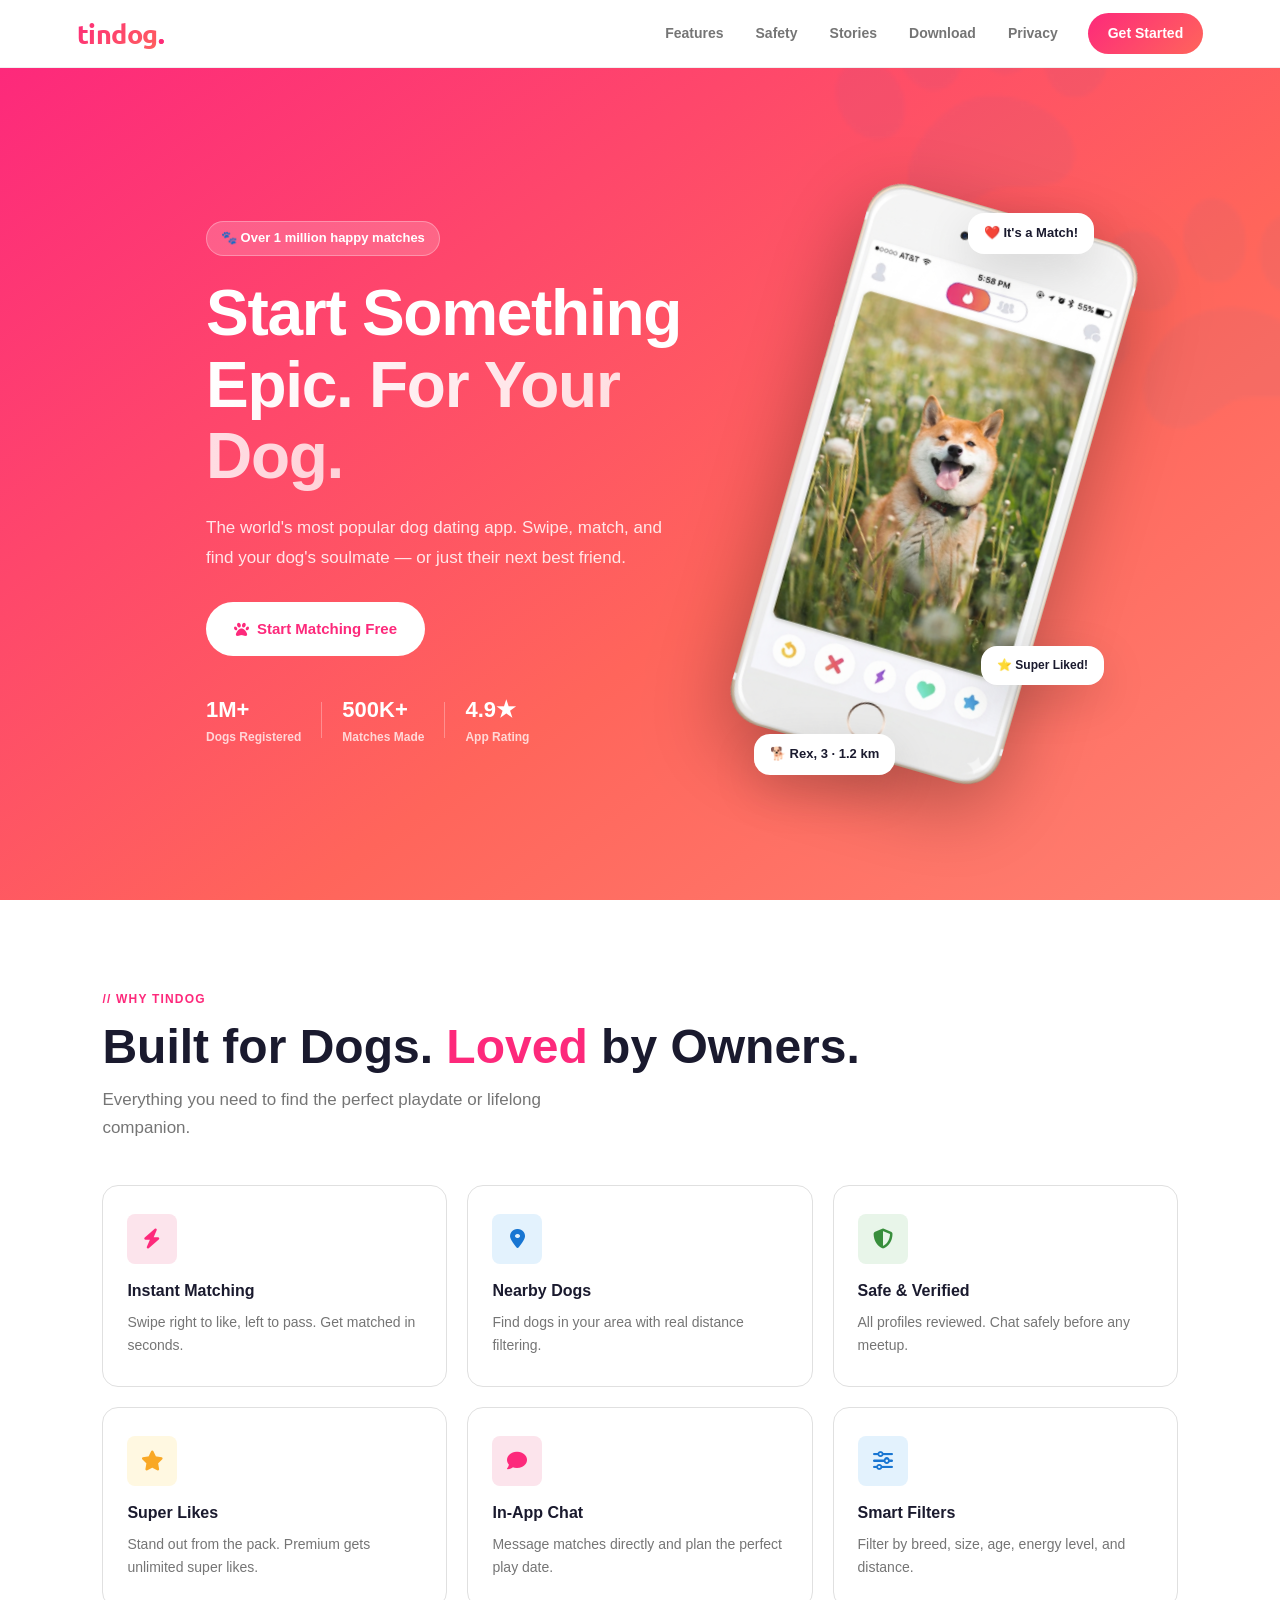
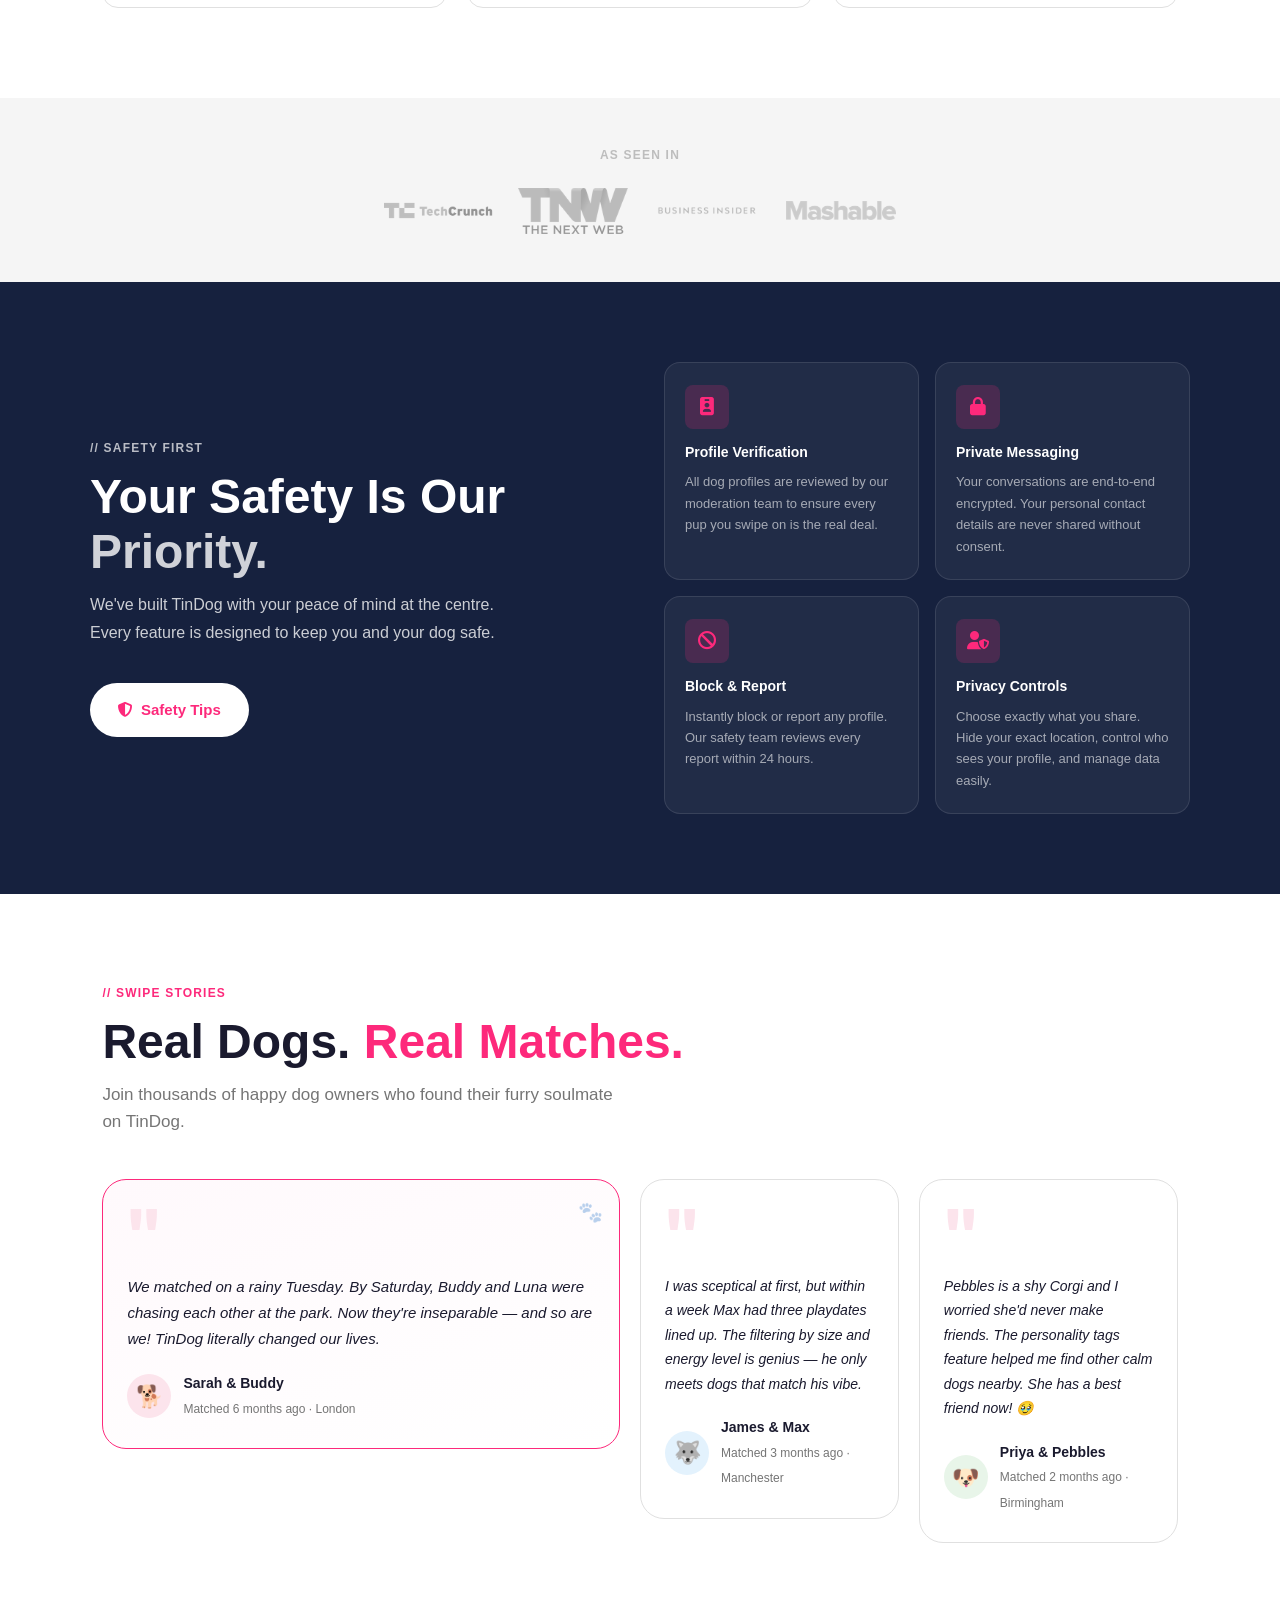
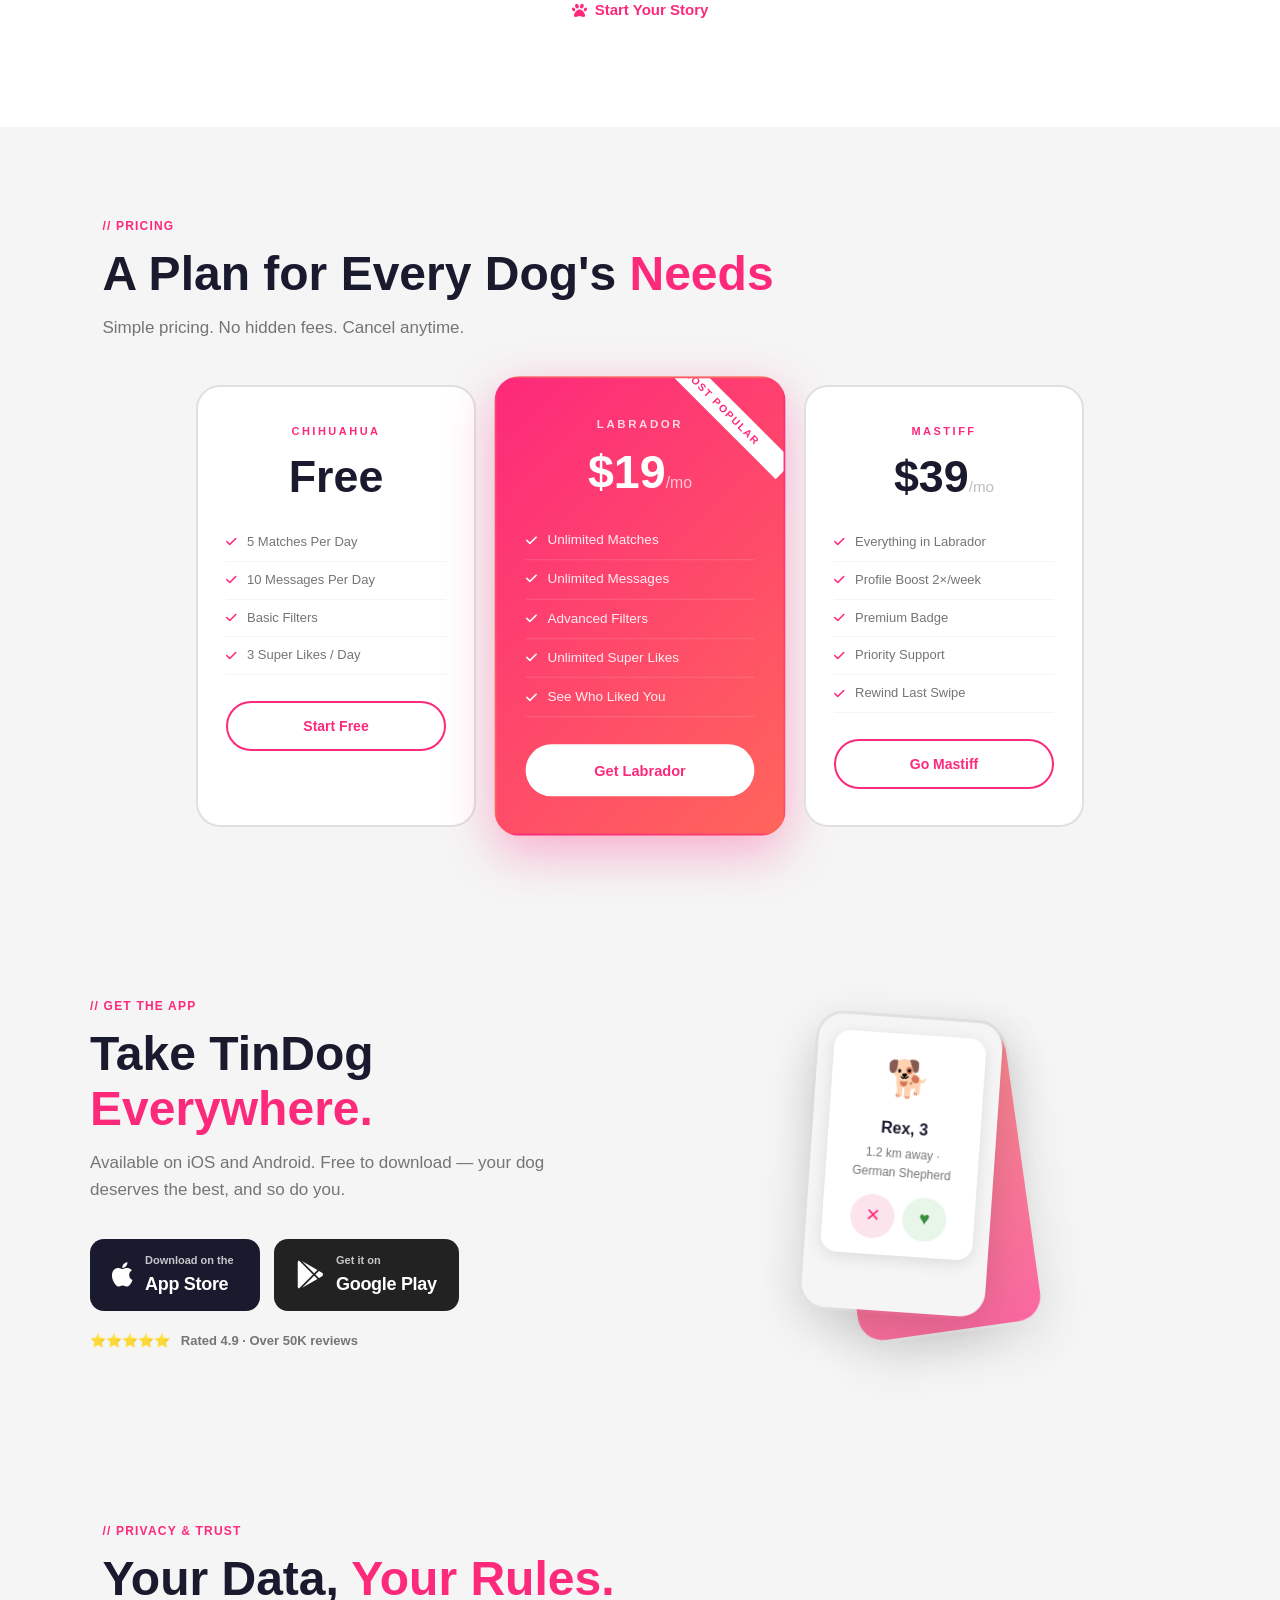
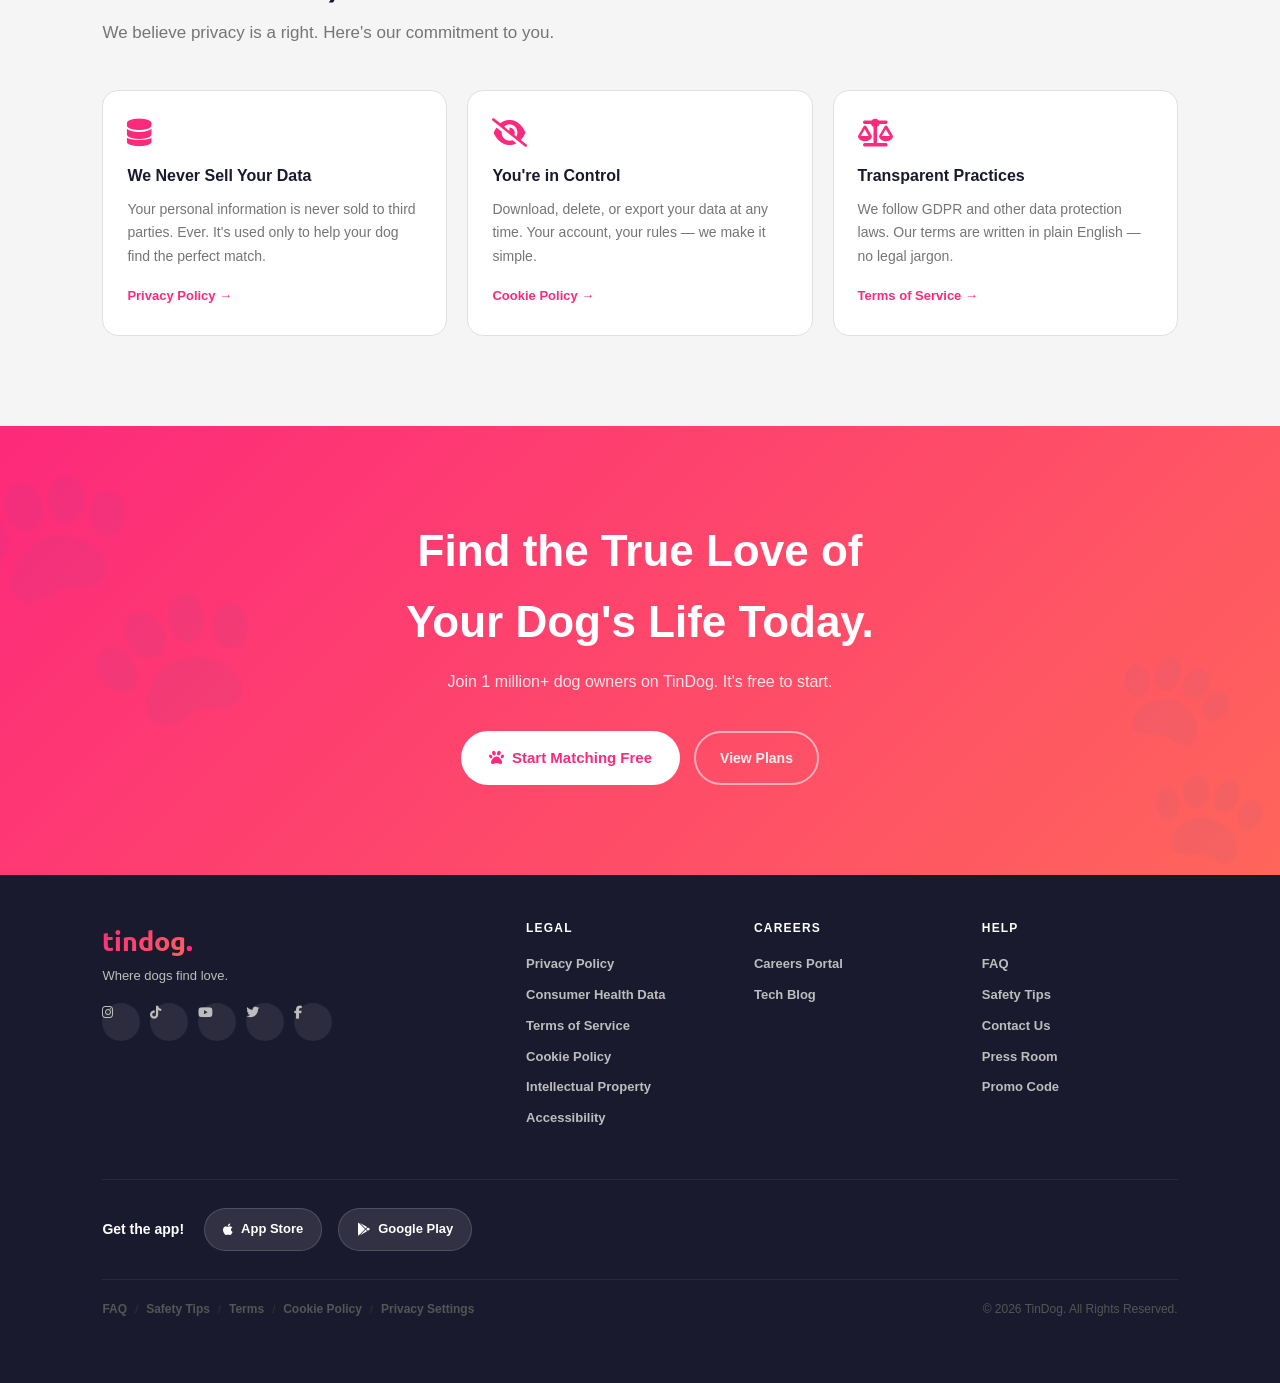
==== commit efc6f82c: "Remove auth, add per-dog chat replies This is a portfolio demo, so accounts were pure friction: the " ====
--- a/index.html
+++ b/index.html
@@ -33,8 +33,7 @@
           <a href="#privacy-section">Privacy</a>
         </div>
         <div class="l-nav-cta">
-          <a class="ln-ghost" href="login.html?tab=login">Log In</a>
-          <a class="ln-solid" href="login.html?tab=signup">Get Started</a>
+          <a class="ln-solid" href="#" onclick="App.startOnboarding(); return false">Get Started</a>
         </div>
         <button class="l-burger" id="l-burger" onclick="App.toggleLandNav()">
           <i class="fa-solid fa-bars"></i>
@@ -45,8 +44,7 @@
         <a href="#safety" onclick="App.toggleLandNav()">Safety</a>
         <a href="#testimonials" onclick="App.toggleLandNav()">Stories</a>
         <a href="#download" onclick="App.toggleLandNav()">Download</a>
-        <a href="login.html?tab=login">Log In</a>
-        <a class="mmenu-solid" href="login.html?tab=signup">Get Started Free</a>
+        <a class="mmenu-solid" href="#" onclick="App.startOnboarding(); return false">Get Started Free</a>
       </div>
 
       <!-- HERO -->
@@ -63,11 +61,8 @@
             dog's soulmate — or just their next best friend.
           </p>
           <div class="hero-btns">
-            <a class="hbtn-primary" href="login.html?tab=signup"
+            <a class="hbtn-primary" href="#" onclick="App.startOnboarding(); return false"
               ><i class="fa-solid fa-paw"></i> Start Matching Free</a
-            >
-            <a class="hbtn-ghost" href="login.html?tab=login"
-              >I have an account</a
             >
           </div>
           <div class="hero-stats">
@@ -291,7 +286,7 @@
         <div class="testi-action">
           <a
             class="hbtn-primary"
-            href="login.html?tab=signup"
+            href="#" onclick="App.startOnboarding(); return false"
             style="display: inline-flex; max-width: 240px"
           >
             <i class="fa-solid fa-paw"></i> Start Your Story
@@ -314,7 +309,7 @@
               <li><i class="fa-solid fa-check"></i> Basic Filters</li>
               <li><i class="fa-solid fa-check"></i> 3 Super Likes / Day</li>
             </ul>
-            <a class="price-btn" href="login.html?tab=signup">Start Free</a>
+            <a class="price-btn" href="#" onclick="App.startOnboarding(); return false">Start Free</a>
           </div>
           <div class="price-card price-featured">
             <div class="price-badge">Most Popular</div>
@@ -327,7 +322,7 @@
               <li><i class="fa-solid fa-check"></i> Unlimited Super Likes</li>
               <li><i class="fa-solid fa-check"></i> See Who Liked You</li>
             </ul>
-            <a class="price-btn" href="login.html?tab=signup">Get Labrador</a>
+            <a class="price-btn" href="#" onclick="App.startOnboarding(); return false">Get Labrador</a>
           </div>
           <div class="price-card">
             <h3>Mastiff</h3>
@@ -339,7 +334,7 @@
               <li><i class="fa-solid fa-check"></i> Priority Support</li>
               <li><i class="fa-solid fa-check"></i> Rewind Last Swipe</li>
             </ul>
-            <a class="price-btn" href="login.html?tab=signup">Go Mastiff</a>
+            <a class="price-btn" href="#" onclick="App.startOnboarding(); return false">Go Mastiff</a>
           </div>
         </div>
       </section>
@@ -539,7 +534,7 @@
         <h2>Find the True Love of<br />Your Dog's Life Today.</h2>
         <p>Join 1 million+ dog owners on TinDog. It's free to start.</p>
         <div class="cta-btns">
-          <a class="hbtn-primary" href="login.html?tab=signup"
+          <a class="hbtn-primary" href="#" onclick="App.startOnboarding(); return false"
             ><i class="fa-solid fa-paw"></i> Start Matching Free</a
           >
           <a class="hbtn-ghost" href="#pricing">View Plans</a>
@@ -811,9 +806,9 @@
                 <span>Discovery Preferences</span>
                 <i class="fa-solid fa-chevron-right sr-arr"></i>
               </div>
-              <div class="setting-row" onclick="App.signOut()">
-                <i class="fa-solid fa-right-from-bracket sr-icon"></i>
-                <span>Sign Out</span>
+              <div class="setting-row" onclick="App.resetDemo()">
+                <i class="fa-solid fa-rotate-left sr-icon"></i>
+                <span>Reset Demo</span>
                 <i class="fa-solid fa-chevron-right sr-arr"></i>
               </div>
             </div>
@@ -975,6 +970,9 @@
           <button class="btn-full" onclick="App.goObStep(1)">
             Let's Go <i class="fa-solid fa-arrow-right"></i>
           </button>
+          <button class="btn-ghost-full" onclick="App.demoProfile()">
+            Skip — just show me the app
+          </button>
         </div>
 
         <!-- Step 1 — Dog Info -->
--- a/css/styles.css
+++ b/css/styles.css
@@ -210,23 +210,6 @@
   display: grid;
   grid-template-columns: 1fr 1fr;
   gap: 12px;
-}
-
-.pw-wrap {
-  position: relative;
-}
-
-.pw-wrap input {
-  padding-right: 46px;
-}
-
-.pw-toggle {
-  position: absolute;
-  right: 13px;
-  top: 50%;
-  transform: translateY(-50%);
-  color: var(--g2);
-  font-size: 14px;
 }
 
 /* ═══════════════════════════════════════════════
@@ -2699,6 +2682,44 @@
   box-shadow: var(--s1);
 }
 
+.msg.typing {
+  display: flex;
+  gap: 4px;
+  align-items: center;
+  padding: 14px;
+}
+
+.msg.typing span {
+  width: 7px;
+  height: 7px;
+  border-radius: 50%;
+  background: var(--g2);
+  animation: typingDot 1.2s infinite ease-in-out;
+}
+
+.msg.typing span:nth-child(2) {
+  animation-delay: .2s;
+}
+
+.msg.typing span:nth-child(3) {
+  animation-delay: .4s;
+}
+
+@keyframes typingDot {
+
+  0%,
+  60%,
+  100% {
+    opacity: .3;
+    transform: translateY(0);
+  }
+
+  30% {
+    opacity: 1;
+    transform: translateY(-4px);
+  }
+}
+
 .msg-time {
   font-size: 10px;
   color: var(--g2);
@@ -2914,33 +2935,6 @@
   font-size: 14px;
   color: var(--g1);
   margin-bottom: 22px;
-}
-
-/* Auth */
-.auth-logo {
-  font-family: var(--fu);
-  font-size: 2rem;
-  font-weight: 700;
-  background: var(--grad);
-  -webkit-background-clip: text;
-  -webkit-text-fill-color: transparent;
-}
-
-.auth-logo span {
-  -webkit-text-fill-color: var(--pink);
-}
-
-.auth-sw {
-  text-align: center;
-  font-size: 14px;
-  color: var(--g1);
-  margin-top: 16px;
-}
-
-.auth-sw a {
-  color: var(--pink);
-  font-weight: 800;
-  cursor: pointer;
 }
 
 /* Onboarding */
